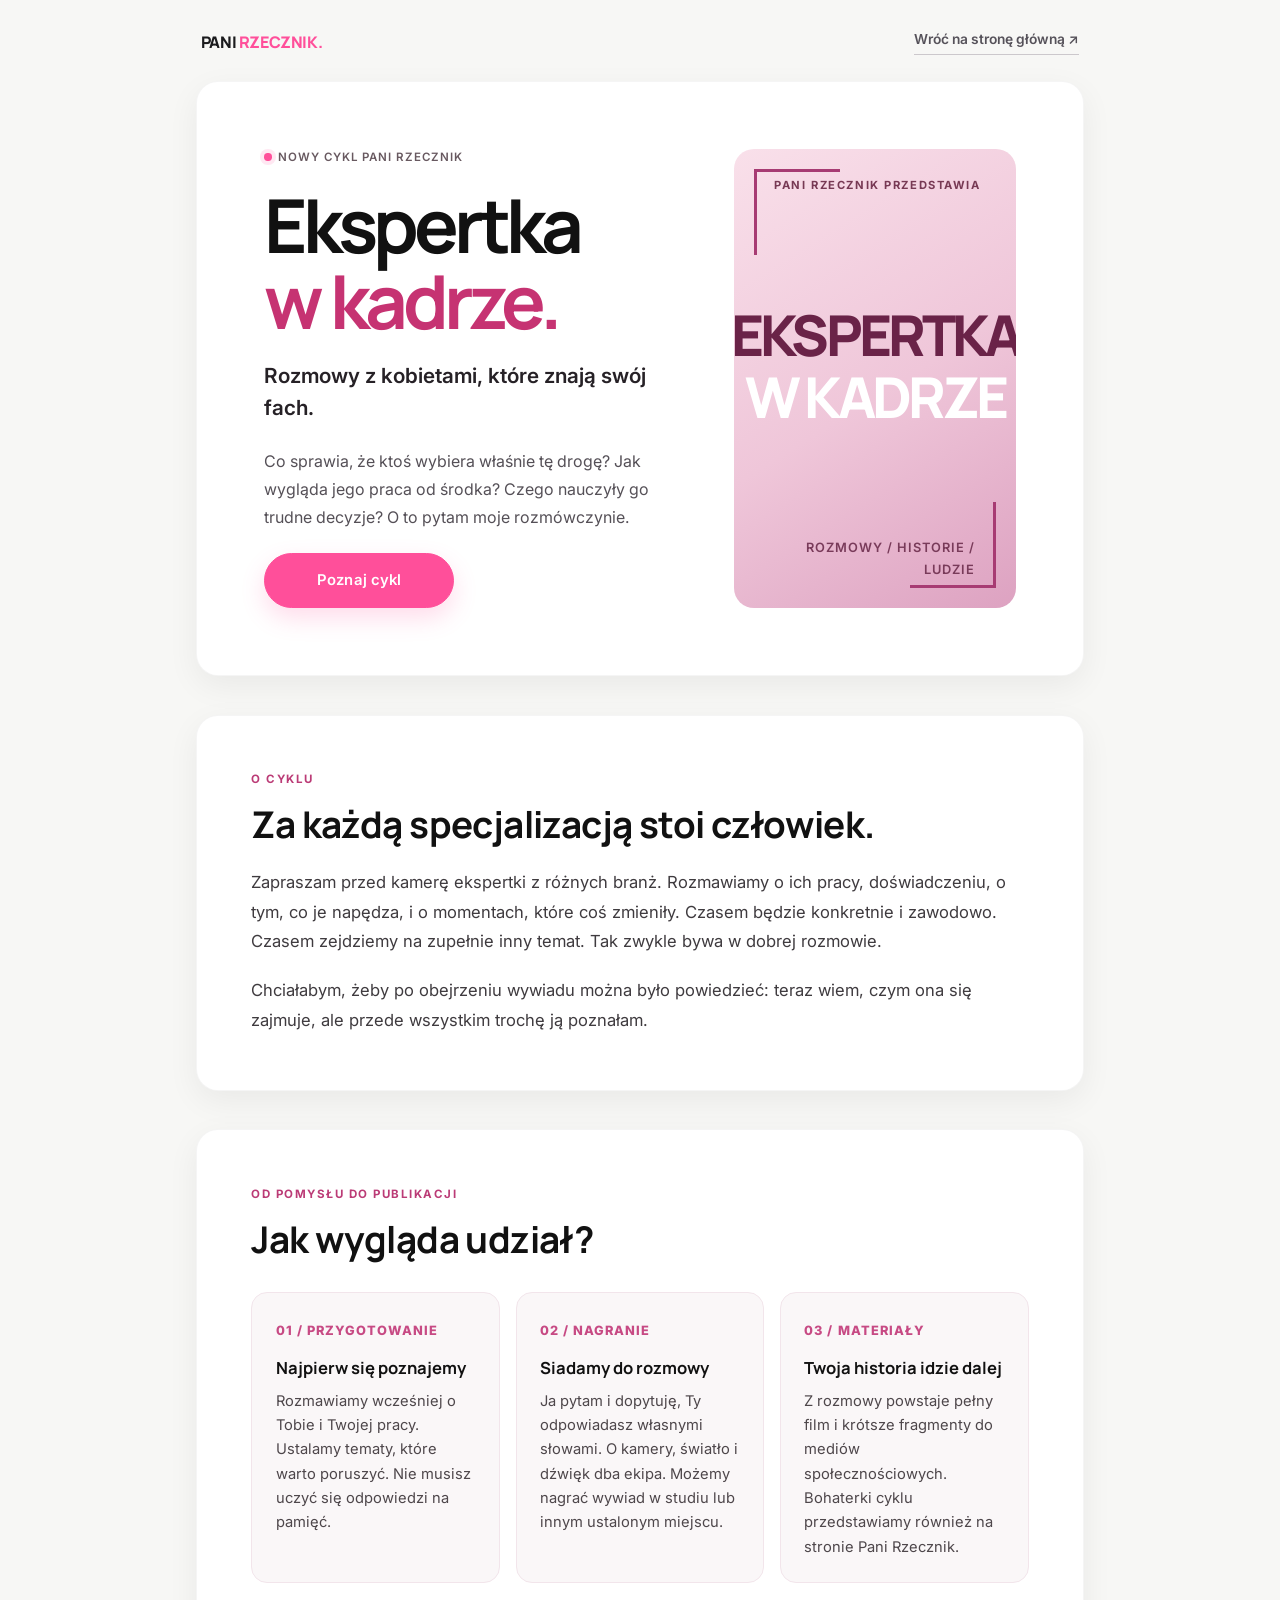
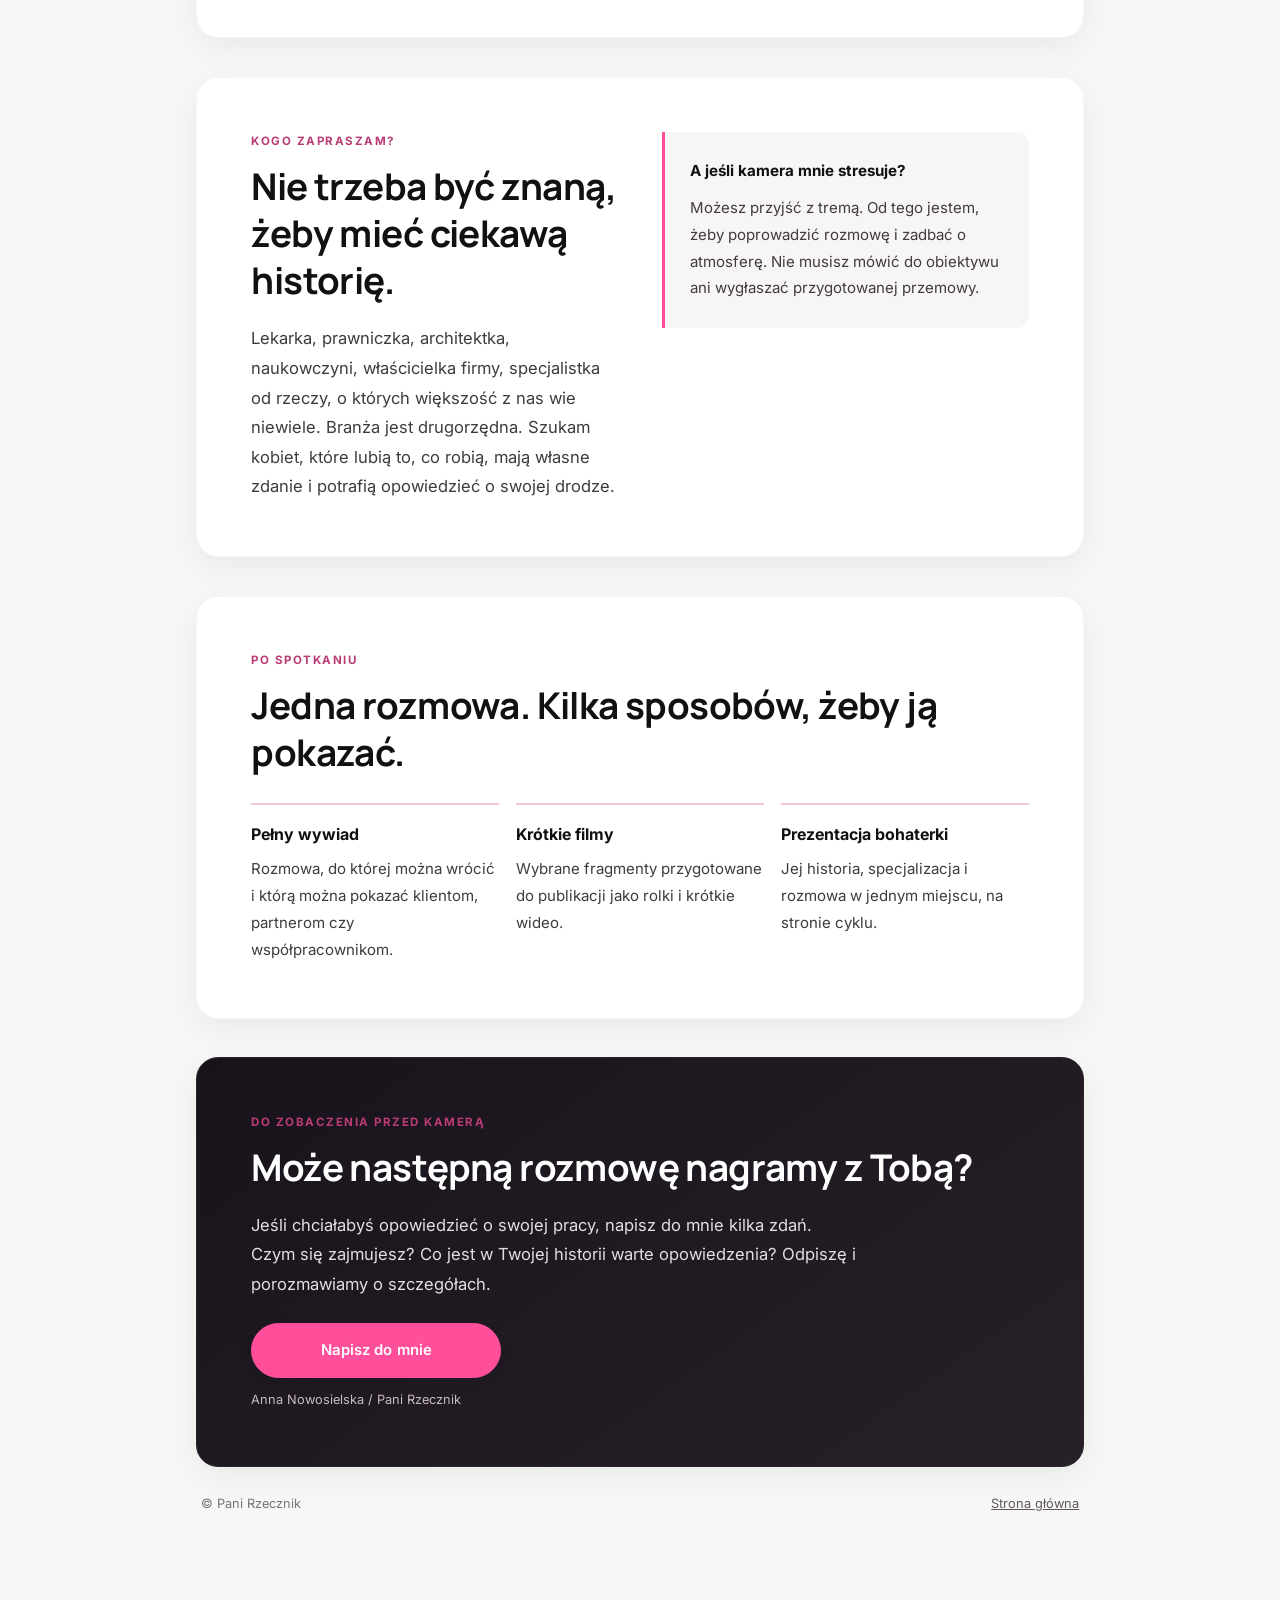
==== ekspertka-w-kadrze/index.html @ 422c6bb1 "Dodaj podstronę Ekspertka w kadrze i link na stronie głównej" ====
<!DOCTYPE html>
<html lang="pl">
  <head>
    <meta charset="UTF-8" />
    <meta name="viewport" content="width=device-width, initial-scale=1.0" />
    <title>Ekspertka w kadrze | Pani Rzecznik</title>
    <meta name="description" content="Ekspertka w kadrze to cykl rozmów Anny Nowosielskiej z kobietami z różnych branż. Poznaj format wywiadów wideo i zgłoś swoją historię." />
    <link rel="canonical" href="https://panirzecznik.pl/ekspertka-w-kadrze/" />
    <meta property="og:type" content="website" />
    <meta property="og:locale" content="pl_PL" />
    <meta property="og:site_name" content="Pani Rzecznik" />
    <meta property="og:title" content="Ekspertka w kadrze | Pani Rzecznik" />
    <meta property="og:description" content="Rozmowy z kobietami, które znają swój fach. O ich pracy, wyborach i historiach, których nie widać w zawodowym bio." />
    <meta property="og:url" content="https://panirzecznik.pl/ekspertka-w-kadrze/" />
    <meta name="theme-color" content="#f7f7f5" />
    <link rel="preconnect" href="https://fonts.googleapis.com" />
    <link rel="preconnect" href="https://fonts.gstatic.com" crossorigin />
    <link href="https://fonts.googleapis.com/css2?family=Inter:wght@400;500;600;700;800&family=Manrope:wght@600;700;800&display=swap" rel="stylesheet" />
    <link rel="stylesheet" href="../styles.css" />
    <style>
      .series-page { max-width: 920px; padding-top: 1.55rem; }
      .series-header { display: flex; align-items: center; justify-content: space-between; flex-wrap: wrap; gap: 1rem; padding: .2rem .3rem 1.6rem; }
      .series-brand { text-decoration: none; color: #1b1b1d; font-family: Manrope, Inter, sans-serif; font-size: 1rem; line-height: 1.25; letter-spacing: -.025em; font-weight: 800; }
      .series-brand span { color: #ff4f9a; }
      .series-back { font-size: .86rem; font-weight: 600; color: #56525a; text-decoration: none; border-bottom: 1px solid #ccc8cc; padding-bottom: .16rem; }
      .series-back:hover { color: #a12b62; border-color: #ff4f9a; }
      .series-hero { padding: clamp(2rem, 6vw, 4.2rem); text-align: left; display: grid; grid-template-columns: 1.2fr .8fr; gap: clamp(1.5rem, 4vw, 3rem); align-items: center; overflow: hidden; }
      .series-hero__copy { display: grid; gap: 1.4rem; }
      .series-hero .label { justify-content: flex-start; color: #685960; }
      .series-hero .label::before { background: #ff4f9a; box-shadow: 0 0 0 4px rgba(255, 79, 154, .13); }
      .series-hero h1 { text-align: left; font-size: clamp(2.8rem, 6.1vw, 4.65rem); letter-spacing: -.065em; line-height: 1.01; }
      .series-hero h1 span { color: #c63372; }
      .series-hero .series-lead { font-size: clamp(1.12rem, 2.1vw, 1.3rem); line-height: 1.55; font-weight: 600; color: #262126; }
      .series-hero .series-intro { font-size: 1rem; color: #555057; line-height: 1.75; }
      .series-hero .btn { display: inline-flex; justify-content: center; align-items: center; width: fit-content; min-width: 190px; padding: .85rem 1.45rem; background: #ff4f9a; border-color: #ff4f9a; color: #fff; box-shadow: 0 10px 24px rgba(255, 79, 154, .2); text-decoration: none; }
      .series-hero .btn:hover { background: #e83281; color: #fff; }
      .series-frame { position: relative; align-self: stretch; min-height: 360px; border-radius: 20px; background: linear-gradient(148deg, #f9e0ea 0%, #efc6d9 53%, #dda2c1 100%); display: flex; flex-direction: column; justify-content: space-between; padding: 1.7rem; overflow: hidden; }
      .series-frame::before, .series-frame::after { content: ''; position: absolute; width: 86px; height: 86px; pointer-events: none; }
      .series-frame::before { top: 1.25rem; left: 1.25rem; border-left: 3px solid #a73b73; border-top: 3px solid #a73b73; }
      .series-frame::after { bottom: 1.25rem; right: 1.25rem; border-right: 3px solid #a73b73; border-bottom: 3px solid #a73b73; }
      .series-frame__top { font-size: .7rem; font-weight: 700; letter-spacing: .14em; color: #773954; text-transform: uppercase; position: relative; z-index: 1; margin-left: .8rem; }
      .series-frame__middle { font-family: Manrope, Inter, sans-serif; font-size: clamp(2.7rem, 4.4vw, 3.9rem); line-height: 1.1; font-weight: 800; letter-spacing: -.07em; color: #6a2348; align-self: center; text-align: center; position: relative; z-index: 1; }
      .series-frame__middle em { font-style: normal; color: #fff; }
      .series-frame__bottom { color: #793b5a; font-size: .8rem; letter-spacing: .08em; text-align: right; font-weight: 600; position: relative; z-index: 1; margin-right: .85rem; }
      .series-section { margin-top: 1.55rem; padding: clamp(2rem, 5.5vw, 3.4rem); text-align: left; }
      .series-section h2 { text-align: left; font-size: clamp(1.6rem, 3.3vw, 2.3rem); margin-bottom: 1.25rem; }
      .series-section p { color: #3f3b3f; line-height: 1.78; }
      .series-section p + p { margin-top: 1.2rem; }
      .series-kicker { display: block; font-weight: 700; font-size: .72rem; text-transform: uppercase; letter-spacing: .13em; color: #bb3b76; margin-bottom: .7rem; }
      .series-steps { display: grid; grid-template-columns: repeat(3, 1fr); gap: 1rem; margin-top: 1.8rem; }
      .series-step { background: #faf7f8; border: 1px solid #f2e5eb; padding: 1.45rem; border-radius: 16px; }
      .series-step__no { color: #c74a84; font-size: .8rem; font-weight: 800; letter-spacing: .08em; }
      .series-step h3 { font-family: Manrope, Inter, sans-serif; font-size: 1.04rem; line-height: 1.35; margin: .85rem 0 .6rem; }
      .series-step p { font-size: .92rem; line-height: 1.65; color: #4e474b; }
      .series-about { display: grid; grid-template-columns: 1fr 1fr; gap: 2.7rem; align-items: start; }
      .series-about__aside { background: #f8f5f6; padding: 1.6rem; border-left: 3px solid #ff4f9a; border-radius: 0 12px 12px 0; }
      .series-about__aside strong { display: block; margin-bottom: .7rem; font-size: .95rem; }
      .series-about__aside p { font-size: .94rem; }
      .series-outcome { display: grid; grid-template-columns: repeat(3, 1fr); gap: 1.1rem; margin-top: 1.65rem; }
      .series-outcome > div { padding-top: 1rem; border-top: 2px solid #f1c6d9; }
      .series-outcome h3 { margin-bottom: .5rem; font-size: 1rem; }
      .series-outcome p { font-size: .94rem; }
      .series-contact { background: linear-gradient(145deg, #18131b, #282029); color: #fff; border-color: #2b242d; }
      .series-contact h2, .series-contact p { color: #fff; }
      .series-contact p { color: #e6dce2; max-width: 38rem; }
      .series-contact a.btn { display: inline-block; width: auto; min-width: 250px; background: #ff4f9a; border-color: #ff4f9a; color: #fff; text-decoration: none; text-align: center; margin-top: 1.45rem; }
      .series-contact a.btn:hover { background: #f73b8c; color: #fff; }
      .series-note { font-size: .8rem; color: #c9b9c3 !important; margin-top: .65rem !important; }
      .series-footer { display: flex; justify-content: space-between; gap: 1rem; flex-wrap: wrap; padding: 1.6rem .3rem 0; color: #79747a; font-size: .8rem; }
      .series-footer a { color: #615762; }
      @media(max-width: 720px) { .series-hero { grid-template-columns: 1fr; } .series-frame { min-height: 250px; } .series-steps, .series-outcome { grid-template-columns: 1fr; } .series-about { grid-template-columns: 1fr; gap: 1.4rem; } }
      @media(max-width: 480px) { .series-page { padding: 1rem .8rem 3rem; } .series-header { padding: 0 .25rem 1rem; } .series-back { font-size: .76rem; } .series-hero, .series-section { padding: 1.65rem 1.3rem; } .series-hero h1 { font-size: 2.9rem; } .series-frame__middle { font-size: 2.8rem; } .series-contact a.btn { display: block; min-width: 0; width: 100%; } }
      @media(prefers-reduced-motion: reduce) { html { scroll-behavior: auto; } }
    </style>
  </head>
  <body>
    <main class="page series-page">
      <header class="series-header">
        <a class="series-brand" href="../" aria-label="Pani Rzecznik - strona główna">PANI <span>RZECZNIK.</span></a>
        <a class="series-back" href="../">Wróć na stronę główną ↗</a>
      </header>

      <section class="card series-hero" aria-labelledby="series-title">
        <div class="series-hero__copy">
          <p class="label">Nowy cykl Pani Rzecznik</p>
          <h1 id="series-title">Ekspertka<br /><span>w kadrze.</span></h1>
          <p class="series-lead">Rozmowy z kobietami, które znają swój fach.</p>
          <p class="series-intro">Co sprawia, że ktoś wybiera właśnie tę drogę? Jak wygląda jego praca od środka? Czego nauczyły go trudne decyzje? O to pytam moje rozmówczynie.</p>
          <a class="btn" href="#o-cyklu">Poznaj cykl</a>
        </div>
        <div class="series-frame" aria-hidden="true">
          <span class="series-frame__top">Pani Rzecznik przedstawia</span>
          <span class="series-frame__middle">EKSPERTKA<br /><em>W KADRZE</em></span>
          <span class="series-frame__bottom">ROZMOWY / HISTORIE / LUDZIE</span>
        </div>
      </section>

      <section class="card series-section" id="o-cyklu">
        <span class="series-kicker">O cyklu</span>
        <h2>Za każdą specjalizacją stoi człowiek.</h2>
        <p>Zapraszam przed kamerę ekspertki z różnych branż. Rozmawiamy o ich pracy, doświadczeniu, o tym, co je napędza, i o momentach, które coś zmieniły. Czasem będzie konkretnie i zawodowo. Czasem zejdziemy na zupełnie inny temat. Tak zwykle bywa w dobrej rozmowie.</p>
        <p>Chciałabym, żeby po obejrzeniu wywiadu można było powiedzieć: teraz wiem, czym ona się zajmuje, ale przede wszystkim trochę ją poznałam.</p>
      </section>

      <section class="card series-section" id="jak-to-wyglada">
        <span class="series-kicker">Od pomysłu do publikacji</span>
        <h2>Jak wygląda udział?</h2>
        <div class="series-steps">
          <div class="series-step">
            <span class="series-step__no">01 / PRZYGOTOWANIE</span>
            <h3>Najpierw się poznajemy</h3>
            <p>Rozmawiamy wcześniej o Tobie i Twojej pracy. Ustalamy tematy, które warto poruszyć. Nie musisz uczyć się odpowiedzi na pamięć.</p>
          </div>
          <div class="series-step">
            <span class="series-step__no">02 / NAGRANIE</span>
            <h3>Siadamy do rozmowy</h3>
            <p>Ja pytam i dopytuję, Ty odpowiadasz własnymi słowami. O kamery, światło i dźwięk dba ekipa. Możemy nagrać wywiad w studiu lub innym ustalonym miejscu.</p>
          </div>
          <div class="series-step">
            <span class="series-step__no">03 / MATERIAŁY</span>
            <h3>Twoja historia idzie dalej</h3>
            <p>Z rozmowy powstaje pełny film i krótsze fragmenty do mediów społecznościowych. Bohaterki cyklu przedstawiamy również na stronie Pani Rzecznik.</p>
          </div>
        </div>
      </section>

      <section class="card series-section" id="dla-kogo">
        <div class="series-about">
          <div>
            <span class="series-kicker">Kogo zapraszam?</span>
            <h2>Nie trzeba być znaną, żeby mieć ciekawą historię.</h2>
            <p>Lekarka, prawniczka, architektka, naukowczyni, właścicielka firmy, specjalistka od rzeczy, o których większość z nas wie niewiele. Branża jest drugorzędna. Szukam kobiet, które lubią to, co robią, mają własne zdanie i potrafią opowiedzieć o swojej drodze.</p>
          </div>
          <aside class="series-about__aside">
            <strong>A jeśli kamera mnie stresuje?</strong>
            <p>Możesz przyjść z tremą. Od tego jestem, żeby poprowadzić rozmowę i zadbać o atmosferę. Nie musisz mówić do obiektywu ani wygłaszać przygotowanej przemowy.</p>
          </aside>
        </div>
      </section>

      <section class="card series-section" id="co-powstaje">
        <span class="series-kicker">Po spotkaniu</span>
        <h2>Jedna rozmowa. Kilka sposobów, żeby ją pokazać.</h2>
        <div class="series-outcome">
          <div><h3>Pełny wywiad</h3><p>Rozmowa, do której można wrócić i którą można pokazać klientom, partnerom czy współpracownikom.</p></div>
          <div><h3>Krótkie filmy</h3><p>Wybrane fragmenty przygotowane do publikacji jako rolki i krótkie wideo.</p></div>
          <div><h3>Prezentacja bohaterki</h3><p>Jej historia, specjalizacja i rozmowa w jednym miejscu, na stronie cyklu.</p></div>
        </div>
      </section>

      <section class="card series-section series-contact" id="kontakt">
        <span class="series-kicker">Do zobaczenia przed kamerą</span>
        <h2>Może następną rozmowę nagramy z Tobą?</h2>
        <p>Jeśli chciałabyś opowiedzieć o swojej pracy, napisz do mnie kilka zdań. Czym się zajmujesz? Co jest w Twojej historii warte opowiedzenia? Odpiszę i porozmawiamy o szczegółach.</p>
        <a class="btn" href="mailto:info@panirzecznik.pl?subject=Ekspertka%20w%20kadrze%20-%20zg%C5%82oszenie">Napisz do mnie</a>
        <p class="series-note">Anna Nowosielska / Pani Rzecznik</p>
      </section>

      <footer class="series-footer">
        <span>© Pani Rzecznik</span>
        <a href="../">Strona główna</a>
      </footer>
    </main>
  </body>
</html>
---- styles.css ----
:root {
  --bg: #f7f7f5;
  --card: #ffffff;
  --text: #111111;
  --muted: #6b6b6b;
  --line: #ececeb;
  --dark: #f1f1f3;
  --pink: #ff4f9a;
  --green: #a9ec51;
  --radius: 22px;
  --shadow: 0 10px 32px rgba(17, 17, 17, 0.06);
  --shadow-soft: 0 8px 22px rgba(17, 17, 17, 0.06);
}

*,
*::before,
*::after {
  box-sizing: border-box;
}

html {
  scroll-behavior: smooth;
}

html,
body {
  margin: 0;
  padding: 0;
  width: 100%;
  min-height: 100%;
}

body {
  font-family: "Inter", -apple-system, BlinkMacSystemFont, "Segoe UI", sans-serif;
  background: var(--bg);
  color: var(--text);
  line-height: 1.72;
  text-rendering: optimizeLegibility;
  -webkit-font-smoothing: antialiased;
}

h1,
h2,
h3,
p,
ul {
  margin: 0;
}

img,
video {
  max-width: 100%;
  display: block;
}

button,
input,
textarea {
  font: inherit;
}

.page {
  max-width: 720px;
  width: 100%;
  margin: 0 auto;
  padding: 2rem 1rem 6rem;
}

.card {
  background: var(--card);
  border-radius: var(--radius);
  box-shadow: var(--shadow);
  padding: 2.4rem 1.5rem;
  text-align: center;
  border: 1px solid rgba(17, 17, 17, 0.04);
}

.card + .card {
  margin-top: 2rem;
}

.hero {
  display: grid;
  gap: 1.3rem;
}

.hero .btn {
  background: var(--green);
  border-color: rgba(117, 166, 49, 0.45);
  box-shadow: 0 8px 20px rgba(140, 196, 66, 0.24);
  color: #1d2c08;
}

.hero .btn:hover {
  background: #b6ef68;
  border-color: rgba(117, 166, 49, 0.52);
  color: #1b280a;
}

.label {
  font-size: 0.72rem;
  line-height: 1.4;
  letter-spacing: 0.08em;
  text-transform: uppercase;
  color: #6f6f6f;
  font-weight: 600;
  display: inline-flex;
  align-items: center;
  justify-content: center;
  gap: 0.42rem;
}

.label::before {
  content: "";
  width: 0.46rem;
  height: 0.46rem;
  border-radius: 50%;
  background: var(--green);
  box-shadow: 0 0 0 4px rgba(169, 236, 81, 0.12);
}

.hero .label {
  color: #6d5f67;
}

.hero .label::before {
  background: var(--pink);
  box-shadow: 0 0 0 4px rgba(255, 79, 154, 0.14);
}

h1 {
  font-family: "Manrope", "Inter", -apple-system, BlinkMacSystemFont, "Segoe UI",
    sans-serif;
  font-size: clamp(1.9rem, 4.9vw, 2.7rem);
  line-height: 1.16;
  letter-spacing: -0.022em;
  font-weight: 700;
}

h2 {
  font-family: "Manrope", "Inter", -apple-system, BlinkMacSystemFont, "Segoe UI",
    sans-serif;
  font-size: clamp(1.42rem, 3.7vw, 2.05rem);
  line-height: 1.28;
  letter-spacing: -0.016em;
  font-weight: 700;
}

p,
li {
  color: #232323;
  font-size: 1.04rem;
  line-height: 1.75;
}

.content-section {
  display: grid;
  gap: 1.35rem;
  background: #ffffff;
  box-shadow:
    0 10px 30px rgba(17, 17, 17, 0.05),
    inset 0 1px 0 rgba(255, 255, 255, 0.86);
}

.hero p,
.hero .btn,
.hero .trust-text {
  width: min(100%, 38rem);
  margin-left: auto;
  margin-right: auto;
}

.content-section p,
.content-section .bullet-list,
.content-section .btn {
  width: min(100%, 36rem);
  margin-left: auto;
  margin-right: auto;
}

.hero p,
.content-section p {
  text-align: left;
}

.hero h1,
.content-section h2,
.content-section--dark h2 {
  text-align: center;
}

ul {
  padding-left: 1.2rem;
  display: grid;
  gap: 0.46rem;
}

.bullet-list {
  text-align: left;
  width: min(100%, 36rem);
  margin: 0 auto;
}

.bullet-list li::marker {
  color: rgba(255, 79, 154, 0.45);
}

.video-wrap {
  border-radius: 18px;
  overflow: hidden;
  border: 1px solid var(--line);
  background: #000;
  box-shadow: var(--shadow-soft);
}

.video-wrap video {
  width: 100%;
  aspect-ratio: 9 / 16;
  object-fit: cover;
}

.btn {
  border: 1px solid #d9d9dc;
  background: #ffffff;
  color: #1b1b1d;
  border-radius: 999px;
  padding: 0.88rem 1.22rem;
  font-weight: 600;
  font-size: 0.93rem;
  letter-spacing: 0.005em;
  cursor: pointer;
  transition: transform 180ms ease, background-color 180ms ease, border-color 180ms ease,
    box-shadow 180ms ease;
  width: 100%;
  box-shadow: 0 4px 12px rgba(17, 17, 17, 0.06);
}

.btn:hover {
  transform: translateY(-1px);
  background: #fff5fa;
  border-color: rgba(255, 79, 154, 0.28);
  color: #742848;
  box-shadow: 0 7px 16px rgba(17, 17, 17, 0.08);
}

.btn--light {
  background: #ff4f9a;
  color: #ffffff;
  border-color: #ff4f9a;
  box-shadow: 0 9px 22px rgba(255, 79, 154, 0.34);
}

.btn--light:hover {
  background: #ff5da1;
  color: #ffffff;
  border-color: #ff5da1;
  box-shadow: 0 11px 24px rgba(255, 79, 154, 0.4);
}

.trust-text {
  color: var(--muted);
  font-size: 0.88rem;
  position: relative;
}

.hero {
  gap: 1.55rem;
  padding: 2.8rem 1.8rem;
  box-shadow: 0 14px 36px rgba(17, 17, 17, 0.09);
}

.hero h1 {
  margin-bottom: 0.2rem;
}

.hero p + p {
  margin-top: 0.2rem;
}

.hero .btn {
  margin-top: 0.45rem;
}

.trust-text::after {
  content: none;
}

.content-section--dark {
  background:
    radial-gradient(circle at 12% 18%, rgba(255, 79, 154, 0.16), transparent 44%),
    radial-gradient(circle at 84% 78%, rgba(169, 236, 81, 0.08), transparent 40%),
    linear-gradient(155deg, #131318 0%, #0f1014 56%, #121217 100%);
  border: 1px solid rgba(255, 255, 255, 0.12);
  box-shadow:
    inset 0 1px 0 rgba(255, 255, 255, 0.08),
    0 16px 36px rgba(0, 0, 0, 0.35);
  overflow: hidden;
}

.content-section--dark .btn--light {
  box-shadow:
    0 12px 30px rgba(255, 79, 154, 0.45),
    0 0 0 1px rgba(255, 255, 255, 0.09);
}

.content-section--dark h2,
.content-section--dark p {
  color: #ffffff;
}

.content-section--dark h2 {
  text-decoration: none;
}

.content-section--dark p:last-of-type {
  color: rgba(255, 255, 255, 0.92);
}

.content-section--dark .btn {
  border-color: rgba(255, 255, 255, 0.2);
}

#final-cta {
  position: relative;
  isolation: isolate;
}

#final-cta::before {
  content: none;
}

#final-cta::after {
  content: "";
  position: absolute;
  inset: -40% -70%;
  background: linear-gradient(
    115deg,
    transparent 44%,
    rgba(255, 255, 255, 0.015) 48%,
    rgba(255, 79, 154, 0.045) 52%,
    rgba(169, 236, 81, 0.02) 56%,
    transparent 62%
  );
  transform: translate3d(-30%, 0, 0);
  animation: finalShimmer 8s cubic-bezier(0.4, 0, 0.2, 1) infinite;
  pointer-events: none;
  z-index: 0;
}

#final-cta > * {
  position: relative;
  z-index: 1;
}

@keyframes finalShimmer {
  0% {
    transform: translate3d(-32%, 0, 0);
    opacity: 0.09;
  }
  40% {
    opacity: 0.2;
  }
  100% {
    transform: translate3d(32%, 0, 0);
    opacity: 0.09;
  }
}

.fade-in {
  opacity: 0;
  transform: translateY(12px);
  transition: opacity 760ms ease, transform 760ms ease;
}

.fade-in.is-visible {
  opacity: 1;
  transform: translateY(0);
}

.form-modal {
  position: fixed;
  inset: 0;
  z-index: 20;
  display: grid;
  place-items: center;
  padding: 1rem;
  opacity: 0;
  pointer-events: none;
  transition: opacity 240ms ease;
}

.form-modal.is-open {
  opacity: 1;
  pointer-events: auto;
}

.form-modal__backdrop {
  position: absolute;
  inset: 0;
  background: rgba(22, 16, 20, 0.48);
  backdrop-filter: blur(2px);
}

.form-modal__card {
  position: relative;
  width: min(540px, 100%);
  max-height: min(88vh, 860px);
  overflow-y: auto;
  border-radius: 24px;
  background: #fff;
  box-shadow: 0 18px 46px rgba(0, 0, 0, 0.16);
  padding: 1.9rem 1.55rem;
  border: 1px solid rgba(17, 17, 17, 0.05);
}

.close-btn {
  border: 0;
  background: none;
  color: var(--muted);
  padding: 0;
  cursor: pointer;
  font-size: 0.84rem;
  margin-bottom: 1.15rem;
  text-decoration: underline;
  text-decoration-thickness: 1px;
  text-underline-offset: 3px;
}

.form-modal__card h3 {
  font-size: 1.35rem;
  line-height: 1.2;
  margin-bottom: 0.75rem;
}

.form-intro {
  color: var(--muted);
  font-size: 0.93rem;
  margin-bottom: 1.6rem;
  line-height: 1.68;
}

.premium-form {
  display: grid;
  gap: 1.15rem;
}

.premium-form label,
.premium-form legend {
  font-size: 0.9rem;
  font-weight: 600;
  color: #212124;
}

.premium-form input,
.premium-form textarea {
  border: 1px solid var(--line);
  border-radius: 14px;
  background: #fdfdfe;
  padding: 0.92rem 0.92rem;
  color: #1e1e20;
  font-size: 0.95rem;
}

.premium-form input::placeholder,
.premium-form textarea::placeholder {
  color: #9b9599;
  opacity: 1;
  font-weight: 400;
  letter-spacing: 0.01em;
}

.premium-form textarea {
  resize: vertical;
  min-height: 98px;
}

.premium-form fieldset {
  border: 1px solid var(--line);
  border-radius: 16px;
  padding: 1rem;
  display: grid;
  gap: 0.62rem;
  margin: 0;
}

.choice {
  display: flex;
  gap: 0.52rem;
  align-items: flex-start;
  font-size: 0.92rem;
  color: #353538;
}

.choice input {
  margin-top: 0.25rem;
}

body.modal-open {
  overflow: hidden;
}

.premium-form input:focus-visible,
.premium-form textarea:focus-visible {
  outline: 2px solid rgba(255, 79, 154, 0.45);
  outline-offset: 1px;
  border-color: rgba(255, 79, 154, 0.5);
}

.premium-form fieldset:focus-within {
  border-color: rgba(255, 79, 154, 0.45);
}

.premium-form legend::after {
  content: " *";
  color: rgba(255, 79, 154, 0.82);
}

.hp-field {
  position: absolute !important;
  left: -9999px !important;
  opacity: 0 !important;
  pointer-events: none !important;
}

.form-error {
  margin-top: 0.75rem;
  padding: 0.8rem 0.95rem;
  border-radius: 12px;
  border: 1px solid rgba(201, 53, 53, 0.28);
  background: #fff7f7;
  color: #9e2d2d;
  font-size: 0.9rem;
  line-height: 1.5;
}

.premium-form .btn:disabled {
  opacity: 0.72;
  cursor: wait;
  transform: none;
}

.form-success {
  margin-top: 0.5rem;
  padding: 1.2rem 1rem;
  border-radius: 16px;
  border: 1px solid rgba(169, 236, 81, 0.42);
  background: #fafdf5;
}

.form-success h4 {
  margin: 0 0 0.5rem;
  font-size: 1.12rem;
  line-height: 1.3;
  color: #4b2e3d;
}

.form-success p {
  color: #353535;
  font-size: 0.92rem;
}

.signature {
  margin-top: 0.85rem;
  color: #3f6b24 !important;
  font-weight: 600;
}

.sticky-cta {
  display: none;
}

.sticky-cta:hover {
  color: inherit;
}

@media (min-width: 600px) {
  .btn {
    width: auto;
  }

  .page {
    padding-top: 2.2rem;
  }

  .card {
    padding: 3.3rem 2.7rem;
  }

  .hero {
    padding: 3.6rem 3rem;
    gap: 1.75rem;
  }
}

@media (min-width: 1200px) {
  .page {
    max-width: 820px;
  }

  h2 {
    font-size: 2.03rem;
  }

  .content-section h2 {
    margin-bottom: 0.35rem;
  }

  .card + .card {
    margin-top: 2.4rem;
  }

  .card {
    padding: 3.55rem 3rem;
  }

  .hero {
    padding: 4rem 3.2rem;
  }
}

@media (max-width: 380px) {
  .page {
    width: 100%;
    max-width: 720px;
    padding-top: 1.1rem;
    padding-left: 0.7rem;
    padding-right: 0.7rem;
    padding-bottom: 6.25rem;
  }

  .card {
    padding: 1.7rem 1rem;
    border-radius: 18px;
  }

  h1 {
    font-size: clamp(1.55rem, 7vw, 1.9rem);
  }

  h2 {
    font-size: clamp(1.2rem, 5.4vw, 1.5rem);
  }

  p,
  li {
    font-size: 0.96rem;
    line-height: 1.72;
  }

  .content-section--dark p {
    color: rgba(255, 255, 255, 0.97);
  }

  .content-section--dark p:last-of-type {
    color: rgba(255, 255, 255, 0.94);
  }

  .form-modal {
    padding: 0.55rem;
  }

  .form-modal__card {
    padding: 1.1rem 0.9rem;
    border-radius: 18px;
  }

  .hero {
    gap: 1.2rem;
    padding: 2.05rem 1.25rem;
  }

}

@media (prefers-reduced-motion: reduce) {
  html {
    scroll-behavior: auto;
  }

  *,
  *::before,
  *::after {
    animation-duration: 0.01ms !important;
    transition-duration: 0.01ms !important;
    scroll-behavior: auto !important;
  }

  #final-cta::after {
    animation: none;
    transform: none;
    opacity: 0.08;
  }
}


/* Dyskretny link do cyklu Ekspertka w kadrze */
.series-callout {
  display: grid;
  gap: .3rem;
  margin: 1.5rem 0 2rem;
  padding: 1.4rem 1.6rem;
  border-radius: var(--radius);
  background: #fff;
  border: 1px solid #f1d9e5;
  box-shadow: var(--shadow-soft);
  color: #19161a;
  text-decoration: none;
  transition: border-color 180ms ease, transform 180ms ease;
}
.series-callout:hover {
  border-color: #ff4f9a;
  transform: translateY(-2px);
}
.series-callout__eyebrow {
  font-size: .66rem;
  font-weight: 800;
  letter-spacing: .12em;
  color: #bb3b76;
}
.series-callout__title {
  font-family: "Manrope", "Inter", sans-serif;
  font-weight: 800;
  font-size: clamp(1.22rem, 3vw, 1.55rem);
  line-height: 1.32;
  letter-spacing: -.025em;
}
.series-callout__title span {
  color: #c74a84;
}
.series-callout__desc {
  color: #625c61;
  font-size: .9rem;
  line-height: 1.6;
}
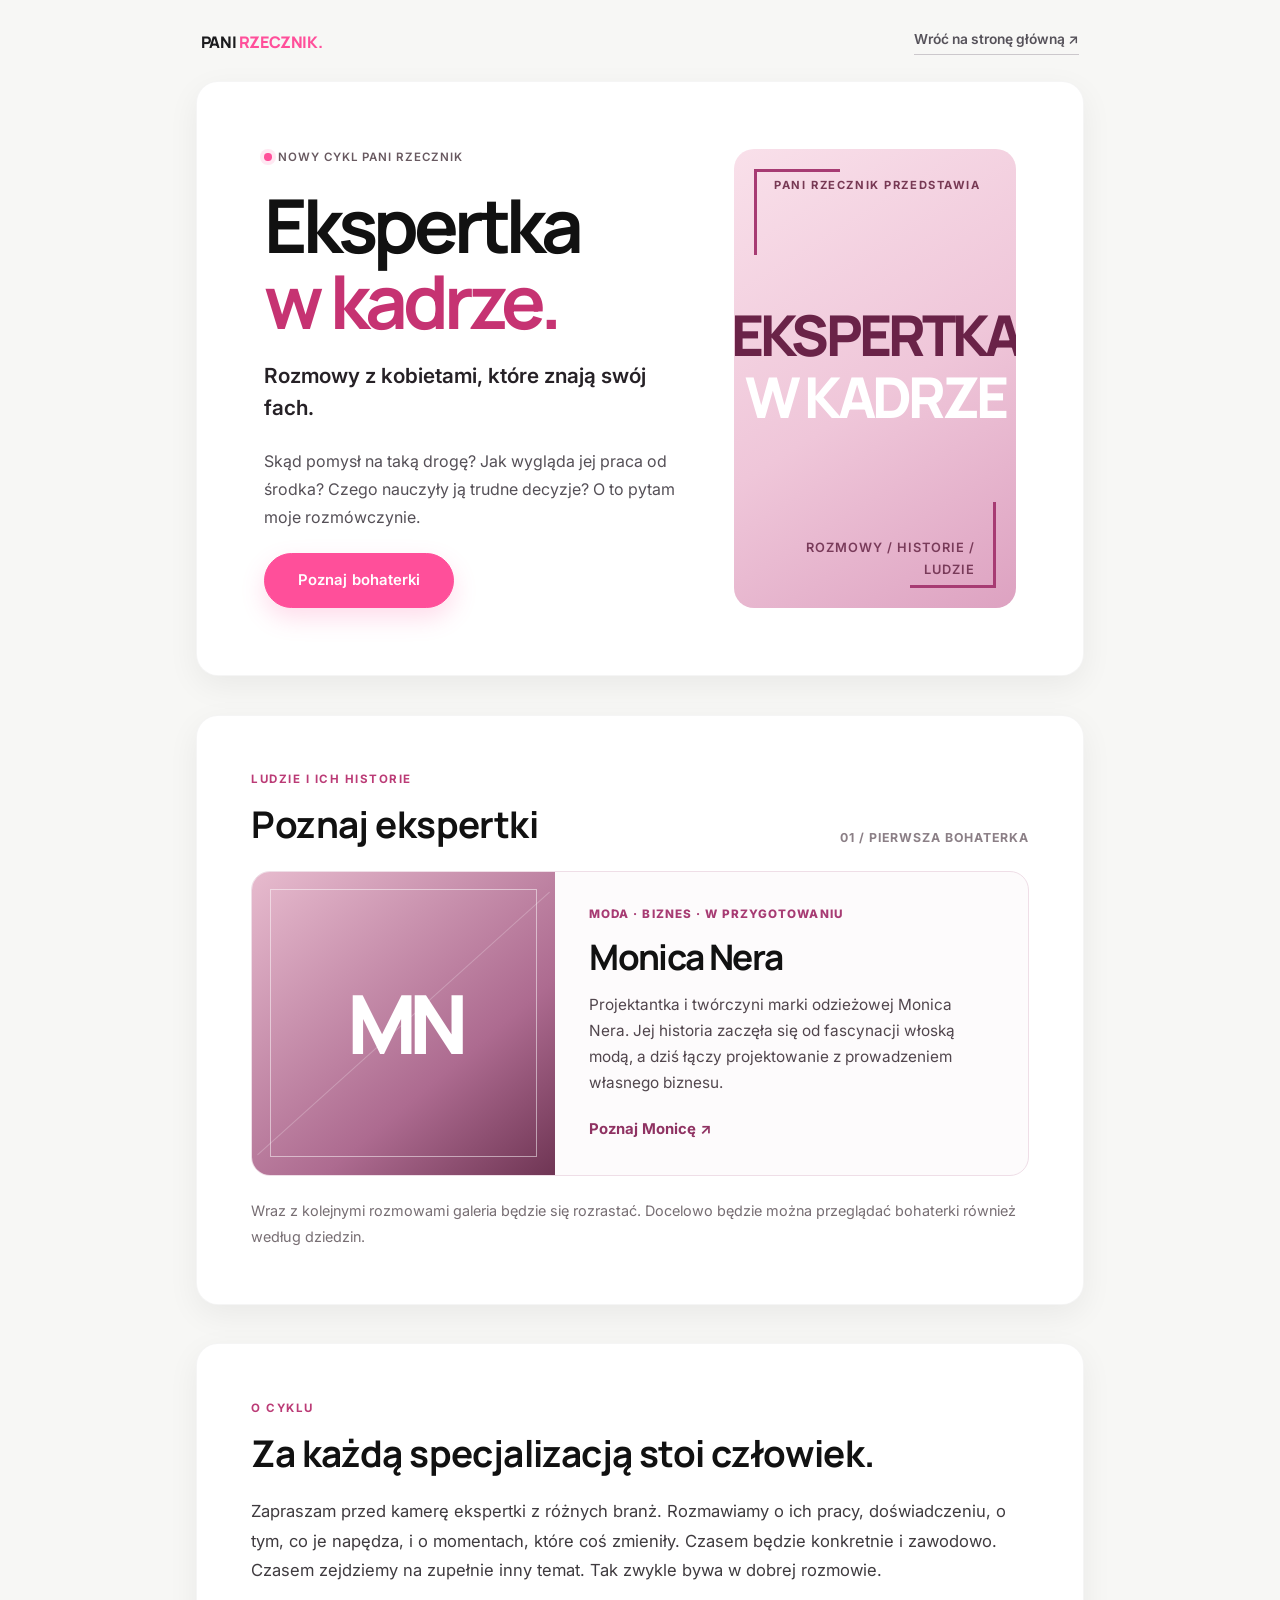
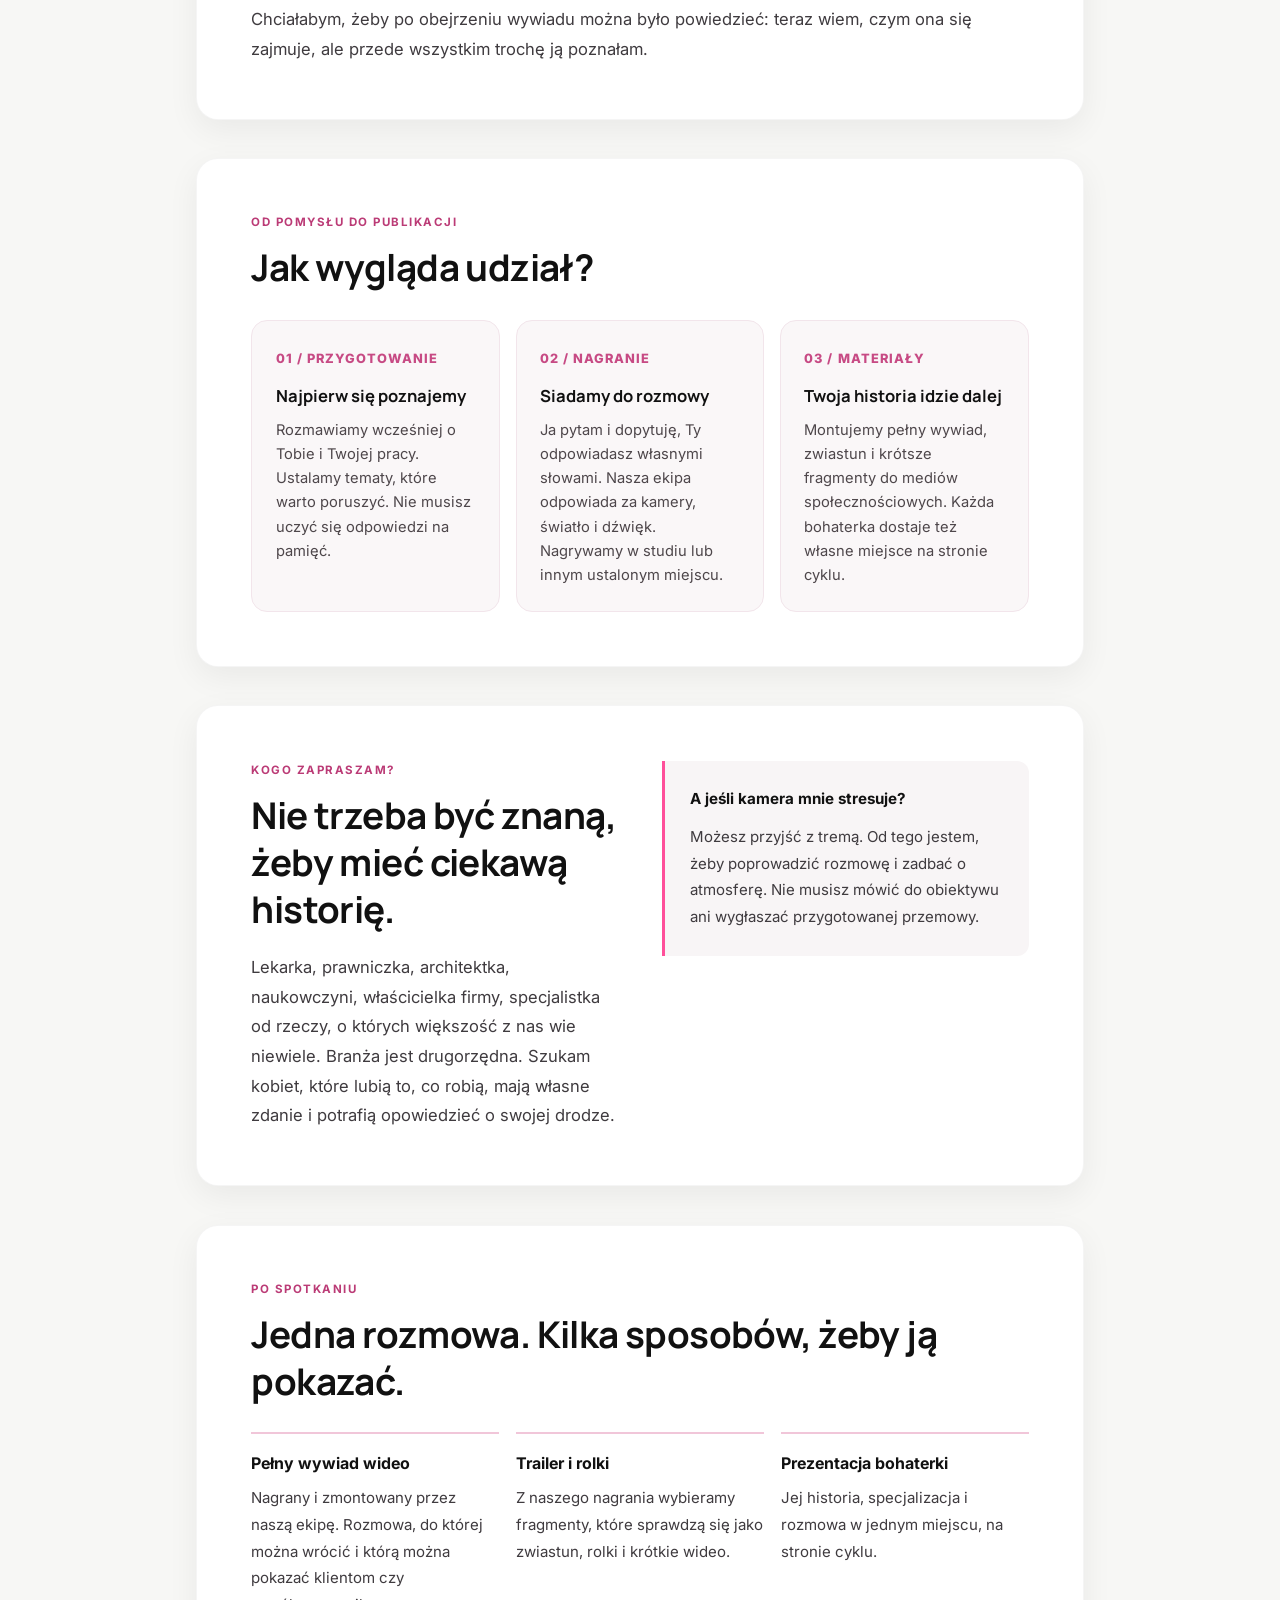
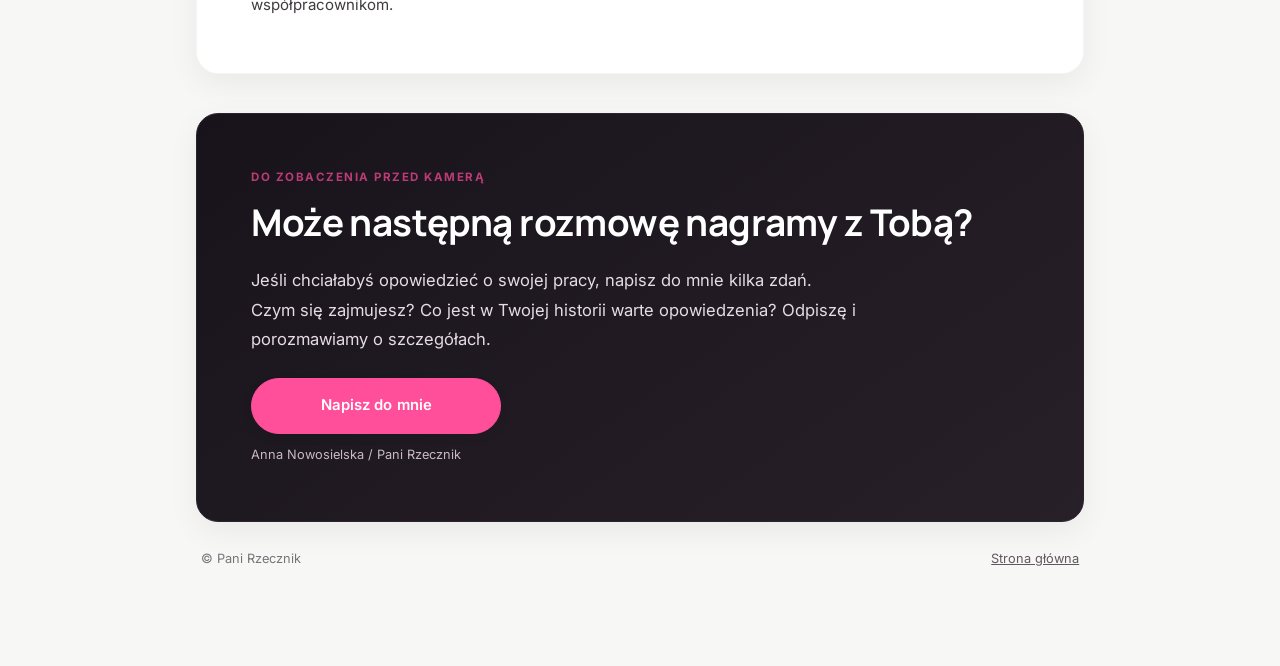
==== commit 534da830: "Dodaj galerię Ekspertka w kadrze i przełącz wdrożenie na FTPS" ====
--- a/ekspertka-w-kadrze/index.html
+++ b/ekspertka-w-kadrze/index.html
@@ -52,6 +52,22 @@
       .series-step__no { color: #c74a84; font-size: .8rem; font-weight: 800; letter-spacing: .08em; }
       .series-step h3 { font-family: Manrope, Inter, sans-serif; font-size: 1.04rem; line-height: 1.35; margin: .85rem 0 .6rem; }
       .series-step p { font-size: .92rem; line-height: 1.65; color: #4e474b; }
+      .guest-gallery { display: grid; gap: 1.4rem; }
+      .guest-gallery__header { display: flex; align-items: end; justify-content: space-between; gap: 1rem; flex-wrap: wrap; }
+      .guest-gallery__header h2 { margin: 0; }
+      .guest-gallery__count { font-size: .77rem; letter-spacing: .08em; color: #8b7f86; font-weight: 700; }
+      .guest-card { display: grid; grid-template-columns: .78fr 1.22fr; overflow: hidden; border: 1px solid #efdee7; border-radius: 19px; background: #fdfbfc; text-decoration: none; color: inherit; transition: transform 180ms ease, border-color 180ms ease; }
+      .guest-card:hover { transform: translateY(-3px); border-color: #e99abe; }
+      .guest-card__visual { position: relative; display: grid; place-items: center; min-height: 270px; background: linear-gradient(140deg, #e7bbce, #ad6b90 65%, #6f3554); color: #fff; overflow: hidden; }
+      .guest-card__visual::before { content: ''; position: absolute; inset: 1.1rem; border: 1px solid rgba(255,255,255,.5); }
+      .guest-card__visual::after { content: ''; position: absolute; width: 130%; height: 1px; transform: rotate(-42deg); background: rgba(255,255,255,.23); }
+      .guest-card__monogram { position: relative; z-index: 1; font-family: Manrope,Inter,sans-serif; font-weight: 800; font-size: 5.1rem; letter-spacing: -.1em; }
+      .guest-card__info { padding: 2rem 2.15rem; display: flex; flex-direction: column; justify-content: center; align-items: flex-start; }
+      .guest-card__tag { font-size: .73rem; color: #a73b73; text-transform: uppercase; font-weight: 800; letter-spacing: .09em; margin-bottom: .85rem; }
+      .guest-card__info h3 { font-family: Manrope,Inter,sans-serif; font-size: clamp(1.65rem, 3.5vw, 2.2rem); line-height: 1.15; letter-spacing: -.045em; margin: 0 0 .9rem; }
+      .guest-card__info p { font-size: .96rem; line-height: 1.7; color: #51464d; }
+      .guest-card__action { color: #8f3262; font-weight: 700; font-size: .93rem; margin-top: 1.3rem; }
+      .guest-gallery__hint { color: #776e73 !important; font-size: .9rem; }
       .series-about { display: grid; grid-template-columns: 1fr 1fr; gap: 2.7rem; align-items: start; }
       .series-about__aside { background: #f8f5f6; padding: 1.6rem; border-left: 3px solid #ff4f9a; border-radius: 0 12px 12px 0; }
       .series-about__aside strong { display: block; margin-bottom: .7rem; font-size: .95rem; }
@@ -68,7 +84,7 @@
       .series-note { font-size: .8rem; color: #c9b9c3 !important; margin-top: .65rem !important; }
       .series-footer { display: flex; justify-content: space-between; gap: 1rem; flex-wrap: wrap; padding: 1.6rem .3rem 0; color: #79747a; font-size: .8rem; }
       .series-footer a { color: #615762; }
-      @media(max-width: 720px) { .series-hero { grid-template-columns: 1fr; } .series-frame { min-height: 250px; } .series-steps, .series-outcome { grid-template-columns: 1fr; } .series-about { grid-template-columns: 1fr; gap: 1.4rem; } }
+      @media(max-width: 720px) { .series-hero { grid-template-columns: 1fr; } .series-frame { min-height: 250px; } .series-steps, .series-outcome { grid-template-columns: 1fr; } .series-about { grid-template-columns: 1fr; gap: 1.4rem; } .guest-card { grid-template-columns: 1fr; } .guest-card__visual { min-height: 240px; } }
       @media(max-width: 480px) { .series-page { padding: 1rem .8rem 3rem; } .series-header { padding: 0 .25rem 1rem; } .series-back { font-size: .76rem; } .series-hero, .series-section { padding: 1.65rem 1.3rem; } .series-hero h1 { font-size: 2.9rem; } .series-frame__middle { font-size: 2.8rem; } .series-contact a.btn { display: block; min-width: 0; width: 100%; } }
       @media(prefers-reduced-motion: reduce) { html { scroll-behavior: auto; } }
     </style>
@@ -85,14 +101,34 @@
           <p class="label">Nowy cykl Pani Rzecznik</p>
           <h1 id="series-title">Ekspertka<br /><span>w kadrze.</span></h1>
           <p class="series-lead">Rozmowy z kobietami, które znają swój fach.</p>
-          <p class="series-intro">Co sprawia, że ktoś wybiera właśnie tę drogę? Jak wygląda jego praca od środka? Czego nauczyły go trudne decyzje? O to pytam moje rozmówczynie.</p>
-          <a class="btn" href="#o-cyklu">Poznaj cykl</a>
+          <p class="series-intro">Skąd pomysł na taką drogę? Jak wygląda jej praca od środka? Czego nauczyły ją trudne decyzje? O to pytam moje rozmówczynie.</p>
+          <a class="btn" href="#bohaterki">Poznaj bohaterki</a>
         </div>
         <div class="series-frame" aria-hidden="true">
           <span class="series-frame__top">Pani Rzecznik przedstawia</span>
           <span class="series-frame__middle">EKSPERTKA<br /><em>W KADRZE</em></span>
           <span class="series-frame__bottom">ROZMOWY / HISTORIE / LUDZIE</span>
         </div>
+      </section>
+
+      <section class="card series-section guest-gallery" id="bohaterki">
+        <div class="guest-gallery__header">
+          <div>
+            <span class="series-kicker">Ludzie i ich historie</span>
+            <h2>Poznaj ekspertki</h2>
+          </div>
+          <span class="guest-gallery__count">01 / PIERWSZA BOHATERKA</span>
+        </div>
+        <a class="guest-card" href="./monica-nera/" aria-label="Poznaj Monicę Nerę">
+          <div class="guest-card__visual" aria-hidden="true"><span class="guest-card__monogram">MN</span></div>
+          <div class="guest-card__info">
+            <span class="guest-card__tag">Moda · Biznes · W przygotowaniu</span>
+            <h3>Monica Nera</h3>
+            <p>Projektantka i twórczyni marki odzieżowej Monica Nera. Jej historia zaczęła się od fascynacji włoską modą, a dziś łączy projektowanie z prowadzeniem własnego biznesu.</p>
+            <span class="guest-card__action">Poznaj Monicę ↗</span>
+          </div>
+        </a>
+        <p class="guest-gallery__hint">Wraz z kolejnymi rozmowami galeria będzie się rozrastać. Docelowo będzie można przeglądać bohaterki również według dziedzin.</p>
       </section>
 
       <section class="card series-section" id="o-cyklu">
@@ -114,12 +150,12 @@
           <div class="series-step">
             <span class="series-step__no">02 / NAGRANIE</span>
             <h3>Siadamy do rozmowy</h3>
-            <p>Ja pytam i dopytuję, Ty odpowiadasz własnymi słowami. O kamery, światło i dźwięk dba ekipa. Możemy nagrać wywiad w studiu lub innym ustalonym miejscu.</p>
+            <p>Ja pytam i dopytuję, Ty odpowiadasz własnymi słowami. Nasza ekipa odpowiada za kamery, światło i dźwięk. Nagrywamy w studiu lub innym ustalonym miejscu.</p>
           </div>
           <div class="series-step">
             <span class="series-step__no">03 / MATERIAŁY</span>
             <h3>Twoja historia idzie dalej</h3>
-            <p>Z rozmowy powstaje pełny film i krótsze fragmenty do mediów społecznościowych. Bohaterki cyklu przedstawiamy również na stronie Pani Rzecznik.</p>
+            <p>Montujemy pełny wywiad, zwiastun i krótsze fragmenty do mediów społecznościowych. Każda bohaterka dostaje też własne miejsce na stronie cyklu.</p>
           </div>
         </div>
       </section>
@@ -142,8 +178,8 @@
         <span class="series-kicker">Po spotkaniu</span>
         <h2>Jedna rozmowa. Kilka sposobów, żeby ją pokazać.</h2>
         <div class="series-outcome">
-          <div><h3>Pełny wywiad</h3><p>Rozmowa, do której można wrócić i którą można pokazać klientom, partnerom czy współpracownikom.</p></div>
-          <div><h3>Krótkie filmy</h3><p>Wybrane fragmenty przygotowane do publikacji jako rolki i krótkie wideo.</p></div>
+          <div><h3>Pełny wywiad wideo</h3><p>Nagrany i zmontowany przez naszą ekipę. Rozmowa, do której można wrócić i którą można pokazać klientom czy współpracownikom.</p></div>
+          <div><h3>Trailer i rolki</h3><p>Z naszego nagrania wybieramy fragmenty, które sprawdzą się jako zwiastun, rolki i krótkie wideo.</p></div>
           <div><h3>Prezentacja bohaterki</h3><p>Jej historia, specjalizacja i rozmowa w jednym miejscu, na stronie cyklu.</p></div>
         </div>
       </section>
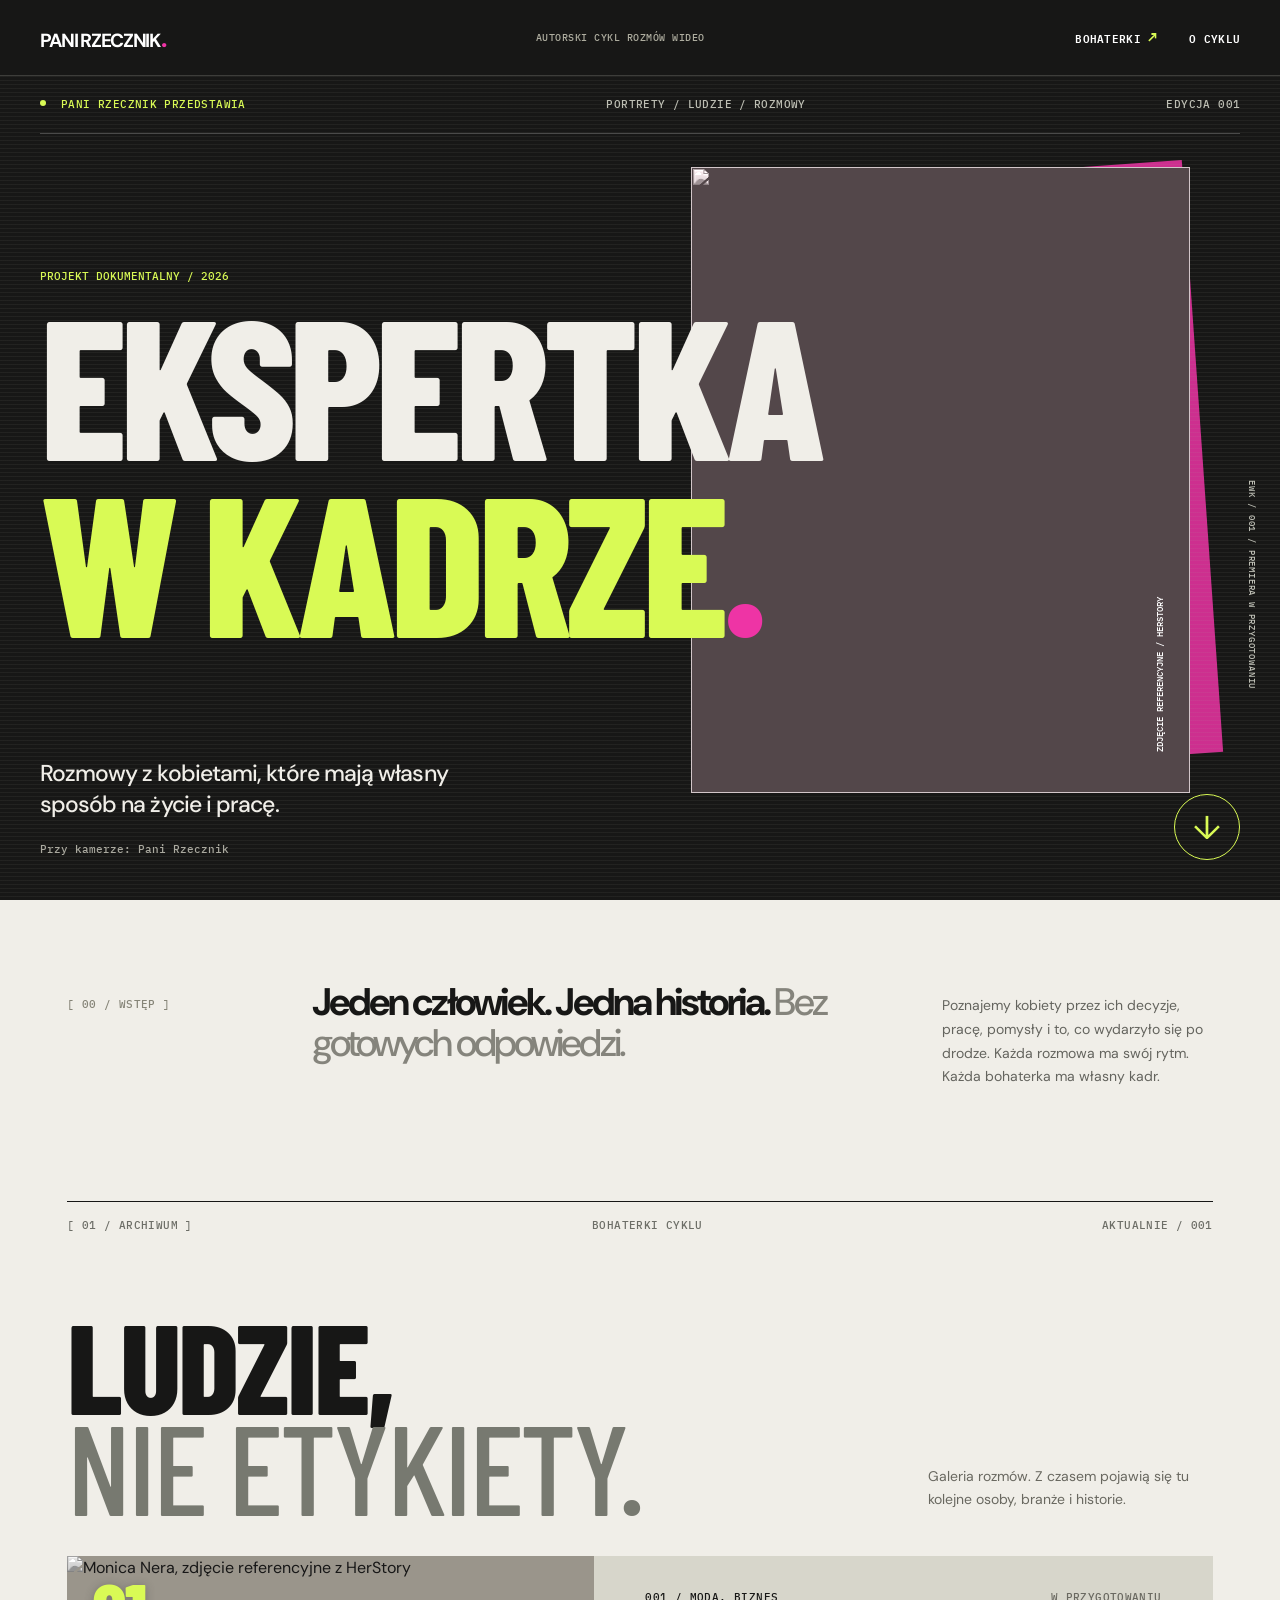
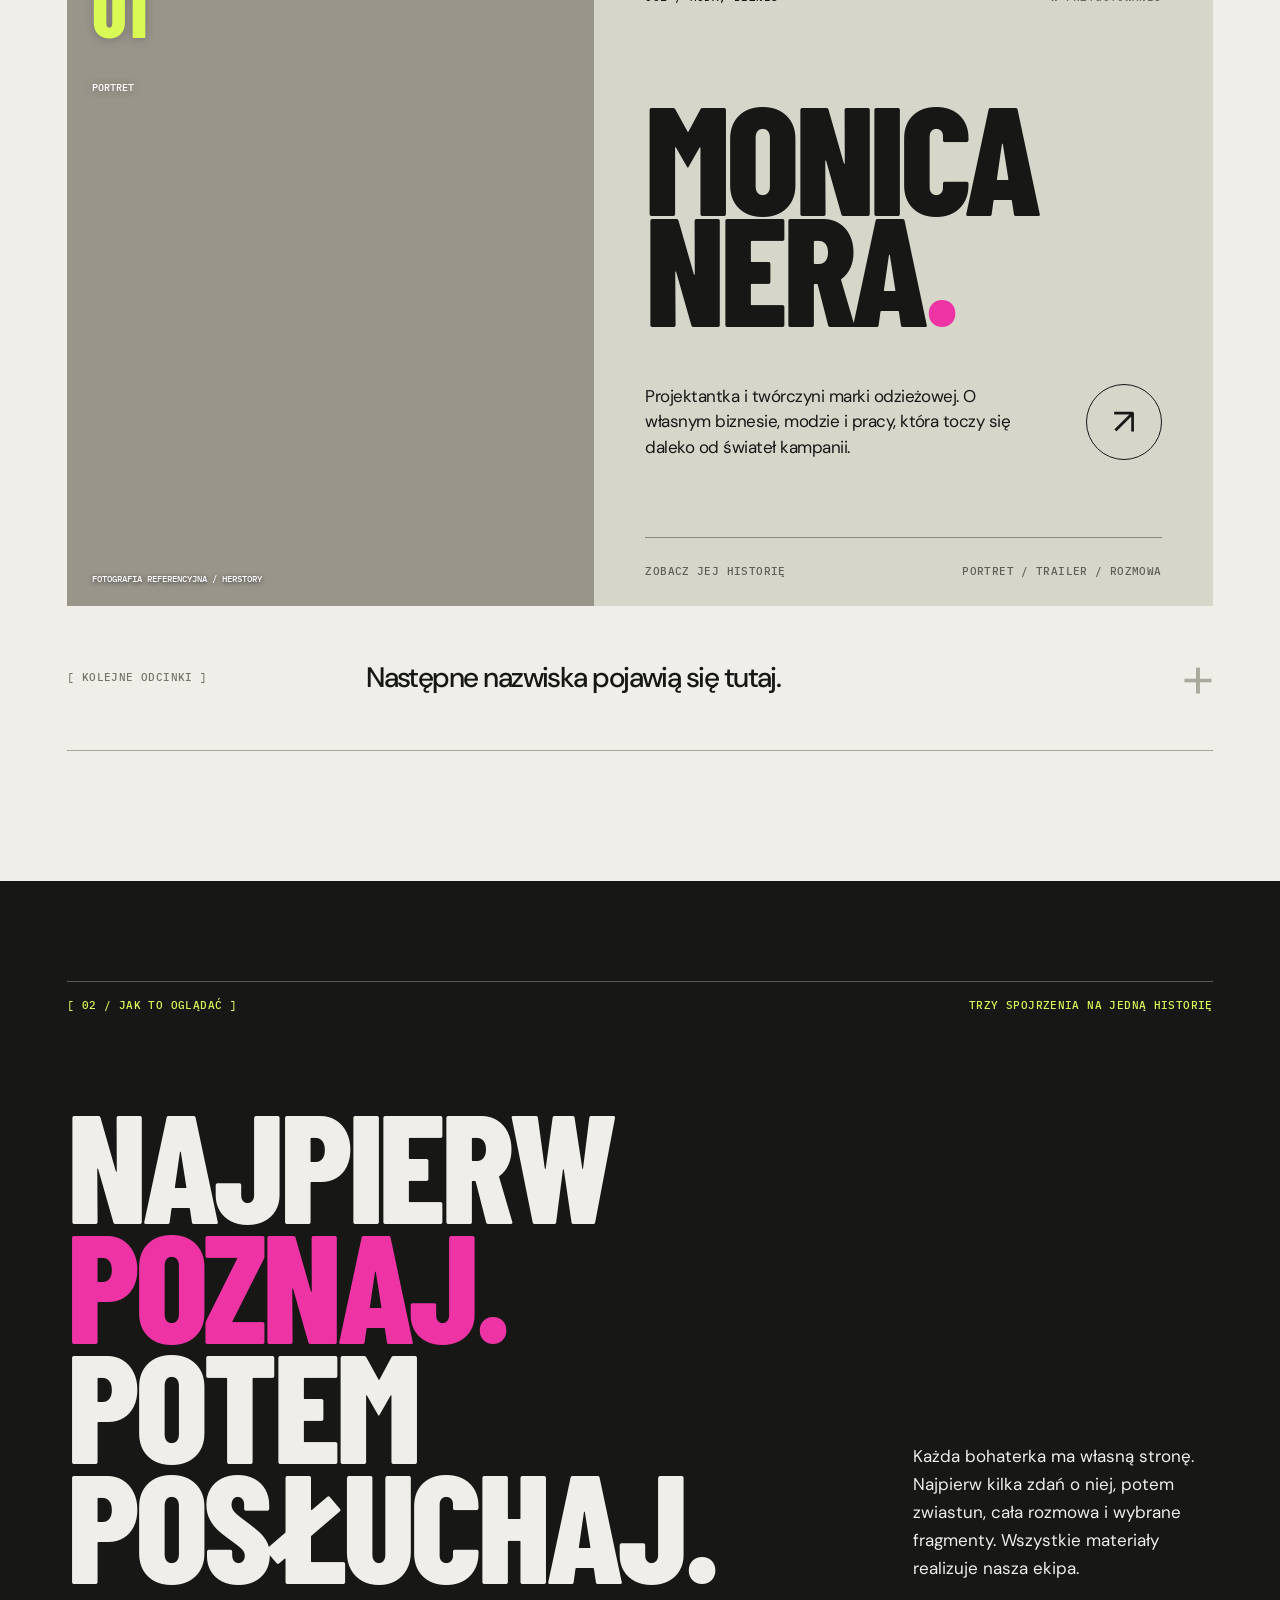
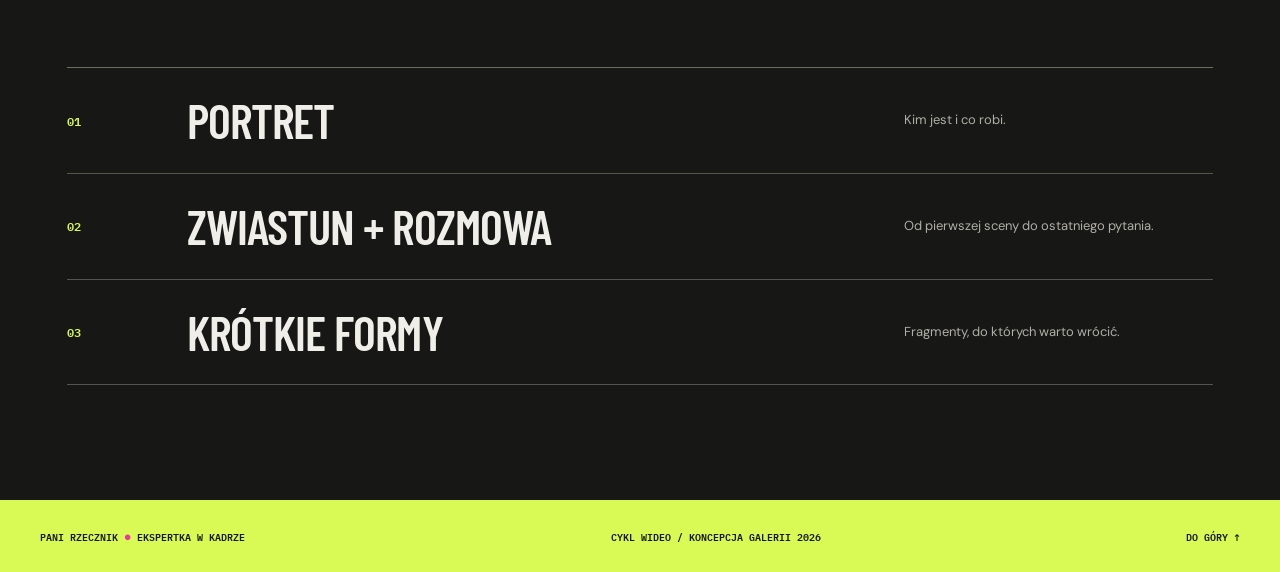
==== commit 2c1ae8c2: "Redesign Ekspertka w kadrze gallery and restore dhosting deployment" ====
--- a/ekspertka-w-kadrze/index.html
+++ b/ekspertka-w-kadrze/index.html
@@ -1,201 +1,56 @@
-<!DOCTYPE html>
+<!doctype html>
 <html lang="pl">
-  <head>
-    <meta charset="UTF-8" />
-    <meta name="viewport" content="width=device-width, initial-scale=1.0" />
-    <title>Ekspertka w kadrze | Pani Rzecznik</title>
-    <meta name="description" content="Ekspertka w kadrze to cykl rozmów Anny Nowosielskiej z kobietami z różnych branż. Poznaj format wywiadów wideo i zgłoś swoją historię." />
-    <link rel="canonical" href="https://panirzecznik.pl/ekspertka-w-kadrze/" />
-    <meta property="og:type" content="website" />
-    <meta property="og:locale" content="pl_PL" />
-    <meta property="og:site_name" content="Pani Rzecznik" />
-    <meta property="og:title" content="Ekspertka w kadrze | Pani Rzecznik" />
-    <meta property="og:description" content="Rozmowy z kobietami, które znają swój fach. O ich pracy, wyborach i historiach, których nie widać w zawodowym bio." />
-    <meta property="og:url" content="https://panirzecznik.pl/ekspertka-w-kadrze/" />
-    <meta name="theme-color" content="#f7f7f5" />
-    <link rel="preconnect" href="https://fonts.googleapis.com" />
-    <link rel="preconnect" href="https://fonts.gstatic.com" crossorigin />
-    <link href="https://fonts.googleapis.com/css2?family=Inter:wght@400;500;600;700;800&family=Manrope:wght@600;700;800&display=swap" rel="stylesheet" />
-    <link rel="stylesheet" href="../styles.css" />
-    <style>
-      .series-page { max-width: 920px; padding-top: 1.55rem; }
-      .series-header { display: flex; align-items: center; justify-content: space-between; flex-wrap: wrap; gap: 1rem; padding: .2rem .3rem 1.6rem; }
-      .series-brand { text-decoration: none; color: #1b1b1d; font-family: Manrope, Inter, sans-serif; font-size: 1rem; line-height: 1.25; letter-spacing: -.025em; font-weight: 800; }
-      .series-brand span { color: #ff4f9a; }
-      .series-back { font-size: .86rem; font-weight: 600; color: #56525a; text-decoration: none; border-bottom: 1px solid #ccc8cc; padding-bottom: .16rem; }
-      .series-back:hover { color: #a12b62; border-color: #ff4f9a; }
-      .series-hero { padding: clamp(2rem, 6vw, 4.2rem); text-align: left; display: grid; grid-template-columns: 1.2fr .8fr; gap: clamp(1.5rem, 4vw, 3rem); align-items: center; overflow: hidden; }
-      .series-hero__copy { display: grid; gap: 1.4rem; }
-      .series-hero .label { justify-content: flex-start; color: #685960; }
-      .series-hero .label::before { background: #ff4f9a; box-shadow: 0 0 0 4px rgba(255, 79, 154, .13); }
-      .series-hero h1 { text-align: left; font-size: clamp(2.8rem, 6.1vw, 4.65rem); letter-spacing: -.065em; line-height: 1.01; }
-      .series-hero h1 span { color: #c63372; }
-      .series-hero .series-lead { font-size: clamp(1.12rem, 2.1vw, 1.3rem); line-height: 1.55; font-weight: 600; color: #262126; }
-      .series-hero .series-intro { font-size: 1rem; color: #555057; line-height: 1.75; }
-      .series-hero .btn { display: inline-flex; justify-content: center; align-items: center; width: fit-content; min-width: 190px; padding: .85rem 1.45rem; background: #ff4f9a; border-color: #ff4f9a; color: #fff; box-shadow: 0 10px 24px rgba(255, 79, 154, .2); text-decoration: none; }
-      .series-hero .btn:hover { background: #e83281; color: #fff; }
-      .series-frame { position: relative; align-self: stretch; min-height: 360px; border-radius: 20px; background: linear-gradient(148deg, #f9e0ea 0%, #efc6d9 53%, #dda2c1 100%); display: flex; flex-direction: column; justify-content: space-between; padding: 1.7rem; overflow: hidden; }
-      .series-frame::before, .series-frame::after { content: ''; position: absolute; width: 86px; height: 86px; pointer-events: none; }
-      .series-frame::before { top: 1.25rem; left: 1.25rem; border-left: 3px solid #a73b73; border-top: 3px solid #a73b73; }
-      .series-frame::after { bottom: 1.25rem; right: 1.25rem; border-right: 3px solid #a73b73; border-bottom: 3px solid #a73b73; }
-      .series-frame__top { font-size: .7rem; font-weight: 700; letter-spacing: .14em; color: #773954; text-transform: uppercase; position: relative; z-index: 1; margin-left: .8rem; }
-      .series-frame__middle { font-family: Manrope, Inter, sans-serif; font-size: clamp(2.7rem, 4.4vw, 3.9rem); line-height: 1.1; font-weight: 800; letter-spacing: -.07em; color: #6a2348; align-self: center; text-align: center; position: relative; z-index: 1; }
-      .series-frame__middle em { font-style: normal; color: #fff; }
-      .series-frame__bottom { color: #793b5a; font-size: .8rem; letter-spacing: .08em; text-align: right; font-weight: 600; position: relative; z-index: 1; margin-right: .85rem; }
-      .series-section { margin-top: 1.55rem; padding: clamp(2rem, 5.5vw, 3.4rem); text-align: left; }
-      .series-section h2 { text-align: left; font-size: clamp(1.6rem, 3.3vw, 2.3rem); margin-bottom: 1.25rem; }
-      .series-section p { color: #3f3b3f; line-height: 1.78; }
-      .series-section p + p { margin-top: 1.2rem; }
-      .series-kicker { display: block; font-weight: 700; font-size: .72rem; text-transform: uppercase; letter-spacing: .13em; color: #bb3b76; margin-bottom: .7rem; }
-      .series-steps { display: grid; grid-template-columns: repeat(3, 1fr); gap: 1rem; margin-top: 1.8rem; }
-      .series-step { background: #faf7f8; border: 1px solid #f2e5eb; padding: 1.45rem; border-radius: 16px; }
-      .series-step__no { color: #c74a84; font-size: .8rem; font-weight: 800; letter-spacing: .08em; }
-      .series-step h3 { font-family: Manrope, Inter, sans-serif; font-size: 1.04rem; line-height: 1.35; margin: .85rem 0 .6rem; }
-      .series-step p { font-size: .92rem; line-height: 1.65; color: #4e474b; }
-      .guest-gallery { display: grid; gap: 1.4rem; }
-      .guest-gallery__header { display: flex; align-items: end; justify-content: space-between; gap: 1rem; flex-wrap: wrap; }
-      .guest-gallery__header h2 { margin: 0; }
-      .guest-gallery__count { font-size: .77rem; letter-spacing: .08em; color: #8b7f86; font-weight: 700; }
-      .guest-card { display: grid; grid-template-columns: .78fr 1.22fr; overflow: hidden; border: 1px solid #efdee7; border-radius: 19px; background: #fdfbfc; text-decoration: none; color: inherit; transition: transform 180ms ease, border-color 180ms ease; }
-      .guest-card:hover { transform: translateY(-3px); border-color: #e99abe; }
-      .guest-card__visual { position: relative; display: grid; place-items: center; min-height: 270px; background: linear-gradient(140deg, #e7bbce, #ad6b90 65%, #6f3554); color: #fff; overflow: hidden; }
-      .guest-card__visual::before { content: ''; position: absolute; inset: 1.1rem; border: 1px solid rgba(255,255,255,.5); }
-      .guest-card__visual::after { content: ''; position: absolute; width: 130%; height: 1px; transform: rotate(-42deg); background: rgba(255,255,255,.23); }
-      .guest-card__monogram { position: relative; z-index: 1; font-family: Manrope,Inter,sans-serif; font-weight: 800; font-size: 5.1rem; letter-spacing: -.1em; }
-      .guest-card__info { padding: 2rem 2.15rem; display: flex; flex-direction: column; justify-content: center; align-items: flex-start; }
-      .guest-card__tag { font-size: .73rem; color: #a73b73; text-transform: uppercase; font-weight: 800; letter-spacing: .09em; margin-bottom: .85rem; }
-      .guest-card__info h3 { font-family: Manrope,Inter,sans-serif; font-size: clamp(1.65rem, 3.5vw, 2.2rem); line-height: 1.15; letter-spacing: -.045em; margin: 0 0 .9rem; }
-      .guest-card__info p { font-size: .96rem; line-height: 1.7; color: #51464d; }
-      .guest-card__action { color: #8f3262; font-weight: 700; font-size: .93rem; margin-top: 1.3rem; }
-      .guest-gallery__hint { color: #776e73 !important; font-size: .9rem; }
-      .series-about { display: grid; grid-template-columns: 1fr 1fr; gap: 2.7rem; align-items: start; }
-      .series-about__aside { background: #f8f5f6; padding: 1.6rem; border-left: 3px solid #ff4f9a; border-radius: 0 12px 12px 0; }
-      .series-about__aside strong { display: block; margin-bottom: .7rem; font-size: .95rem; }
-      .series-about__aside p { font-size: .94rem; }
-      .series-outcome { display: grid; grid-template-columns: repeat(3, 1fr); gap: 1.1rem; margin-top: 1.65rem; }
-      .series-outcome > div { padding-top: 1rem; border-top: 2px solid #f1c6d9; }
-      .series-outcome h3 { margin-bottom: .5rem; font-size: 1rem; }
-      .series-outcome p { font-size: .94rem; }
-      .series-contact { background: linear-gradient(145deg, #18131b, #282029); color: #fff; border-color: #2b242d; }
-      .series-contact h2, .series-contact p { color: #fff; }
-      .series-contact p { color: #e6dce2; max-width: 38rem; }
-      .series-contact a.btn { display: inline-block; width: auto; min-width: 250px; background: #ff4f9a; border-color: #ff4f9a; color: #fff; text-decoration: none; text-align: center; margin-top: 1.45rem; }
-      .series-contact a.btn:hover { background: #f73b8c; color: #fff; }
-      .series-note { font-size: .8rem; color: #c9b9c3 !important; margin-top: .65rem !important; }
-      .series-footer { display: flex; justify-content: space-between; gap: 1rem; flex-wrap: wrap; padding: 1.6rem .3rem 0; color: #79747a; font-size: .8rem; }
-      .series-footer a { color: #615762; }
-      @media(max-width: 720px) { .series-hero { grid-template-columns: 1fr; } .series-frame { min-height: 250px; } .series-steps, .series-outcome { grid-template-columns: 1fr; } .series-about { grid-template-columns: 1fr; gap: 1.4rem; } .guest-card { grid-template-columns: 1fr; } .guest-card__visual { min-height: 240px; } }
-      @media(max-width: 480px) { .series-page { padding: 1rem .8rem 3rem; } .series-header { padding: 0 .25rem 1rem; } .series-back { font-size: .76rem; } .series-hero, .series-section { padding: 1.65rem 1.3rem; } .series-hero h1 { font-size: 2.9rem; } .series-frame__middle { font-size: 2.8rem; } .series-contact a.btn { display: block; min-width: 0; width: 100%; } }
-      @media(prefers-reduced-motion: reduce) { html { scroll-behavior: auto; } }
-    </style>
-  </head>
-  <body>
-    <main class="page series-page">
-      <header class="series-header">
-        <a class="series-brand" href="../" aria-label="Pani Rzecznik - strona główna">PANI <span>RZECZNIK.</span></a>
-        <a class="series-back" href="../">Wróć na stronę główną ↗</a>
-      </header>
+<head>
+  <meta charset="utf-8">
+  <meta name="viewport" content="width=device-width, initial-scale=1">
+  <meta name="theme-color" content="#171716">
+  <meta name="description" content="Ekspertka w kadrze. Filmowe portrety kobiet z różnych branż. Rozmowy Pani Rzecznik, zwiastuny, pełne wywiady i krótkie formy wideo.">
+  <title>Ekspertka w kadrze | Pani Rzecznik</title>
+  <link rel="preconnect" href="https://fonts.googleapis.com">
+  <link rel="preconnect" href="https://fonts.gstatic.com" crossorigin>
+  <link href="https://fonts.googleapis.com/css2?family=Barlow+Condensed:wght@500;600;700;800;900&family=DM+Sans:wght@400;500;600;700&family=IBM+Plex+Mono:wght@400;500;600&display=swap" rel="stylesheet">
+  <link rel="stylesheet" href="./styles.css">
+</head>
+<body class="home-page">
+  <a class="skip-link" href="#archiwum">Przejdź do galerii</a>
+  <header class="site-header" id="top">
+    <a class="site-logo" href="./" aria-label="Pani Rzecznik, początek strony">PANI<span>RZECZNIK</span><b>.</b></a>
+    <span class="site-header__middle">AUTORSKI CYKL ROZMÓW WIDEO</span>
+    <nav class="site-nav" aria-label="Nawigacja"><a href="#archiwum">BOHATERKI <span>↗</span></a><a href="#idea">O CYKLU</a></nav>
+  </header>
+  <main>
+    <section class="cover" aria-labelledby="cover-title">
+      <div class="cover__top meta"><span><i class="live-dot"></i> PANI RZECZNIK PRZEDSTAWIA</span><span>PORTRETY / LUDZIE / ROZMOWY</span><span>EDYCJA 001</span></div>
+      <div class="cover__accent" aria-hidden="true"></div>
+      <div class="cover__portrait" aria-hidden="true"><img src="https://supportherstory.com/cdn/shop/files/Monica_Nera.png?v=1710216622&amp;width=1600" alt=""></div>
+      <div class="cover__type"><span class="cover__tiny">PROJEKT DOKUMENTALNY / 2026</span><h1 id="cover-title">EKSPERTKA<br><span>W KADRZE<span class="cover__period">.</span></span></h1></div>
+      <div class="cover__bottom"><div class="cover__intro"><p>Rozmowy z kobietami, które mają własny sposób na życie i pracę.</p><span>Przy kamerze: Pani Rzecznik</span></div><a class="round-link" href="#archiwum" aria-label="Przejdź do galerii bohaterek">↓</a></div>
+      <div class="cover__image-credit">ZDJĘCIE REFERENCYJNE / HERSTORY</div>
+      <div class="cover__side-id" aria-hidden="true">EWK / 001 / PREMIERA W PRZYGOTOWANIU</div>
+    </section>
 
-      <section class="card series-hero" aria-labelledby="series-title">
-        <div class="series-hero__copy">
-          <p class="label">Nowy cykl Pani Rzecznik</p>
-          <h1 id="series-title">Ekspertka<br /><span>w kadrze.</span></h1>
-          <p class="series-lead">Rozmowy z kobietami, które znają swój fach.</p>
-          <p class="series-intro">Skąd pomysł na taką drogę? Jak wygląda jej praca od środka? Czego nauczyły ją trudne decyzje? O to pytam moje rozmówczynie.</p>
-          <a class="btn" href="#bohaterki">Poznaj bohaterki</a>
-        </div>
-        <div class="series-frame" aria-hidden="true">
-          <span class="series-frame__top">Pani Rzecznik przedstawia</span>
-          <span class="series-frame__middle">EKSPERTKA<br /><em>W KADRZE</em></span>
-          <span class="series-frame__bottom">ROZMOWY / HISTORIE / LUDZIE</span>
-        </div>
-      </section>
+    <section class="opening-statement paper-shell" aria-label="O cyklu w skrócie">
+      <div class="statement-index meta">[ 00 / WSTĘP ]</div>
+      <p>Jeden człowiek. Jedna historia. <strong>Bez gotowych odpowiedzi.</strong></p>
+      <div class="statement-right">Poznajemy kobiety przez ich decyzje, pracę, pomysły i to, co wydarzyło się po drodze. Każda rozmowa ma swój rytm. Każda bohaterka ma własny kadr.</div>
+    </section>
 
-      <section class="card series-section guest-gallery" id="bohaterki">
-        <div class="guest-gallery__header">
-          <div>
-            <span class="series-kicker">Ludzie i ich historie</span>
-            <h2>Poznaj ekspertki</h2>
-          </div>
-          <span class="guest-gallery__count">01 / PIERWSZA BOHATERKA</span>
-        </div>
-        <a class="guest-card" href="./monica-nera/" aria-label="Poznaj Monicę Nerę">
-          <div class="guest-card__visual" aria-hidden="true"><span class="guest-card__monogram">MN</span></div>
-          <div class="guest-card__info">
-            <span class="guest-card__tag">Moda · Biznes · W przygotowaniu</span>
-            <h3>Monica Nera</h3>
-            <p>Projektantka i twórczyni marki odzieżowej Monica Nera. Jej historia zaczęła się od fascynacji włoską modą, a dziś łączy projektowanie z prowadzeniem własnego biznesu.</p>
-            <span class="guest-card__action">Poznaj Monicę ↗</span>
-          </div>
-        </a>
-        <p class="guest-gallery__hint">Wraz z kolejnymi rozmowami galeria będzie się rozrastać. Docelowo będzie można przeglądać bohaterki również według dziedzin.</p>
-      </section>
+    <section class="archive paper-shell" id="archiwum" aria-labelledby="archive-title">
+      <div class="section-rule"><span class="meta">[ 01 / ARCHIWUM ]</span><span class="meta">BOHATERKI CYKLU</span><span class="meta">AKTUALNIE / 001</span></div>
+      <div class="archive__heading"><h2 id="archive-title">LUDZIE,<br><em>NIE ETYKIETY.</em></h2><p>Galeria rozmów. Z czasem pojawią się tu kolejne osoby, branże i historie.</p></div>
+      <a href="./monica-nera/" class="episode" aria-label="Otwórz portret Moniki Nery">
+        <div class="episode__visual"><img src="https://supportherstory.com/cdn/shop/files/Monica_Nera.png?v=1710216622&amp;width=1600" alt="Monica Nera, zdjęcie referencyjne z HerStory" loading="lazy"><span class="episode__stamp">01<br><small>PORTRET</small></span><span class="episode__credit">FOTOGRAFIA REFERENCYJNA / HERSTORY</span></div>
+        <div class="episode__body"><div class="episode__eyebrow meta"><span>001 / MODA, BIZNES</span><span>W PRZYGOTOWANIU</span></div><div class="episode__name"><span>MONICA</span><span>NERA<span class="magenta-dot">.</span></span></div><div class="episode__deck"><p>Projektantka i twórczyni marki odzieżowej. O własnym biznesie, modzie i pracy, która toczy się daleko od świateł kampanii.</p><span class="episode__arrow">↗</span></div><div class="episode__bottom meta"><span>ZOBACZ JEJ HISTORIĘ</span><span>PORTRET / TRAILER / ROZMOWA</span></div></div>
+      </a>
+      <div class="archive__continuation"><span class="meta">[ KOLEJNE ODCINKI ]</span><p>Następne nazwiska pojawią się tutaj.</p><span class="archive__plus" aria-hidden="true">+</span></div>
+    </section>
 
-      <section class="card series-section" id="o-cyklu">
-        <span class="series-kicker">O cyklu</span>
-        <h2>Za każdą specjalizacją stoi człowiek.</h2>
-        <p>Zapraszam przed kamerę ekspertki z różnych branż. Rozmawiamy o ich pracy, doświadczeniu, o tym, co je napędza, i o momentach, które coś zmieniły. Czasem będzie konkretnie i zawodowo. Czasem zejdziemy na zupełnie inny temat. Tak zwykle bywa w dobrej rozmowie.</p>
-        <p>Chciałabym, żeby po obejrzeniu wywiadu można było powiedzieć: teraz wiem, czym ona się zajmuje, ale przede wszystkim trochę ją poznałam.</p>
-      </section>
-
-      <section class="card series-section" id="jak-to-wyglada">
-        <span class="series-kicker">Od pomysłu do publikacji</span>
-        <h2>Jak wygląda udział?</h2>
-        <div class="series-steps">
-          <div class="series-step">
-            <span class="series-step__no">01 / PRZYGOTOWANIE</span>
-            <h3>Najpierw się poznajemy</h3>
-            <p>Rozmawiamy wcześniej o Tobie i Twojej pracy. Ustalamy tematy, które warto poruszyć. Nie musisz uczyć się odpowiedzi na pamięć.</p>
-          </div>
-          <div class="series-step">
-            <span class="series-step__no">02 / NAGRANIE</span>
-            <h3>Siadamy do rozmowy</h3>
-            <p>Ja pytam i dopytuję, Ty odpowiadasz własnymi słowami. Nasza ekipa odpowiada za kamery, światło i dźwięk. Nagrywamy w studiu lub innym ustalonym miejscu.</p>
-          </div>
-          <div class="series-step">
-            <span class="series-step__no">03 / MATERIAŁY</span>
-            <h3>Twoja historia idzie dalej</h3>
-            <p>Montujemy pełny wywiad, zwiastun i krótsze fragmenty do mediów społecznościowych. Każda bohaterka dostaje też własne miejsce na stronie cyklu.</p>
-          </div>
-        </div>
-      </section>
-
-      <section class="card series-section" id="dla-kogo">
-        <div class="series-about">
-          <div>
-            <span class="series-kicker">Kogo zapraszam?</span>
-            <h2>Nie trzeba być znaną, żeby mieć ciekawą historię.</h2>
-            <p>Lekarka, prawniczka, architektka, naukowczyni, właścicielka firmy, specjalistka od rzeczy, o których większość z nas wie niewiele. Branża jest drugorzędna. Szukam kobiet, które lubią to, co robią, mają własne zdanie i potrafią opowiedzieć o swojej drodze.</p>
-          </div>
-          <aside class="series-about__aside">
-            <strong>A jeśli kamera mnie stresuje?</strong>
-            <p>Możesz przyjść z tremą. Od tego jestem, żeby poprowadzić rozmowę i zadbać o atmosferę. Nie musisz mówić do obiektywu ani wygłaszać przygotowanej przemowy.</p>
-          </aside>
-        </div>
-      </section>
-
-      <section class="card series-section" id="co-powstaje">
-        <span class="series-kicker">Po spotkaniu</span>
-        <h2>Jedna rozmowa. Kilka sposobów, żeby ją pokazać.</h2>
-        <div class="series-outcome">
-          <div><h3>Pełny wywiad wideo</h3><p>Nagrany i zmontowany przez naszą ekipę. Rozmowa, do której można wrócić i którą można pokazać klientom czy współpracownikom.</p></div>
-          <div><h3>Trailer i rolki</h3><p>Z naszego nagrania wybieramy fragmenty, które sprawdzą się jako zwiastun, rolki i krótkie wideo.</p></div>
-          <div><h3>Prezentacja bohaterki</h3><p>Jej historia, specjalizacja i rozmowa w jednym miejscu, na stronie cyklu.</p></div>
-        </div>
-      </section>
-
-      <section class="card series-section series-contact" id="kontakt">
-        <span class="series-kicker">Do zobaczenia przed kamerą</span>
-        <h2>Może następną rozmowę nagramy z Tobą?</h2>
-        <p>Jeśli chciałabyś opowiedzieć o swojej pracy, napisz do mnie kilka zdań. Czym się zajmujesz? Co jest w Twojej historii warte opowiedzenia? Odpiszę i porozmawiamy o szczegółach.</p>
-        <a class="btn" href="mailto:info@panirzecznik.pl?subject=Ekspertka%20w%20kadrze%20-%20zg%C5%82oszenie">Napisz do mnie</a>
-        <p class="series-note">Anna Nowosielska / Pani Rzecznik</p>
-      </section>
-
-      <footer class="series-footer">
-        <span>© Pani Rzecznik</span>
-        <a href="../">Strona główna</a>
-      </footer>
-    </main>
-  </body>
+    <section class="idea" id="idea" aria-labelledby="idea-title">
+      <div class="idea__header meta"><span>[ 02 / JAK TO OGLĄDAĆ ]</span><span>TRZY SPOJRZENIA NA JEDNĄ HISTORIĘ</span></div>
+      <div class="idea__intro"><h2 id="idea-title">NAJPIERW<br><span>POZNAJ.</span><br>POTEM POSŁUCHAJ.</h2><p>Każda bohaterka ma własną stronę. Najpierw kilka zdań o niej, potem zwiastun, cała rozmowa i wybrane fragmenty. Wszystkie materiały realizuje nasza ekipa.</p></div>
+      <div class="format-list"><div><b>01</b><span>PORTRET</span><p>Kim jest i co robi.</p></div><div><b>02</b><span>ZWIASTUN + ROZMOWA</span><p>Od pierwszej sceny do ostatniego pytania.</p></div><div><b>03</b><span>KRÓTKIE FORMY</span><p>Fragmenty, do których warto wrócić.</p></div></div>
+    </section>
+  </main>
+  <footer class="site-footer"><span>PANI RZECZNIK <b>●</b> EKSPERTKA W KADRZE</span><span>CYKL WIDEO / KONCEPCJA GALERII 2026</span><a href="#top">DO GÓRY ↑</a></footer>
+</body>
 </html>
--- a/ekspertka-w-kadrze/styles.css
+++ b/ekspertka-w-kadrze/styles.css
@@ -0,0 +1,309 @@
+:root{
+  --ink:#171716;
+  --paper:#f0eee8;
+  --cream:#e7e3da;
+  --lime:#d9fa55;
+  --magenta:#ee34a5;
+  --mid:#777970;
+  --display:"Barlow Condensed","Arial Narrow",Impact,sans-serif;
+  --body:"DM Sans",Arial,sans-serif;
+  --mono:"IBM Plex Mono",monospace;
+}
+*,*:before,*:after{box-sizing:border-box}
+html{scroll-behavior:smooth}
+body{margin:0;background:var(--paper);color:var(--ink);font:400 16px/1.5 var(--body);-webkit-font-smoothing:antialiased}
+img{display:block;max-width:100%}
+h1,h2,h3,p{margin-top:0}
+a{color:inherit}
+a,button{-webkit-tap-highlight-color:transparent}
+a:focus-visible{outline:3px solid var(--magenta);outline-offset:5px}
+.skip-link{position:absolute;left:16px;top:-60px;background:var(--lime);color:var(--ink);padding:10px;z-index:100}
+.skip-link:focus{top:10px}
+.meta{font:500 11px/1.4 var(--mono);letter-spacing:.035em;text-transform:uppercase}
+.magenta-dot{color:var(--magenta)}
+.paper-shell{padding-inline:clamp(22px,5.25vw,110px)}
+.site-header{height:76px;background:var(--ink);color:#fff;display:flex;align-items:center;justify-content:space-between;gap:28px;border-bottom:1px solid #3d3d3a;padding-inline:clamp(22px,3.1vw,60px);position:relative;z-index:12}
+.site-logo{font:700 19px/1 var(--body);text-decoration:none;letter-spacing:-.07em;white-space:nowrap}
+.site-logo span{font-weight:700;margin-left:3px}
+.site-logo b{color:var(--magenta);font-size:26px;margin-left:1px}
+.site-header__middle{font:500 10px var(--mono);color:#aead9f;letter-spacing:.05em}
+.site-nav{display:flex;align-items:center;gap:32px}
+.site-nav a{font:600 11px var(--mono);white-space:nowrap;text-decoration:none;letter-spacing:.025em}
+.site-nav a:hover{color:var(--lime)}
+.site-nav span{color:var(--lime);font-size:15px}
+.cover{min-height:min(900px,calc(100svh - 76px));height:760px;background:var(--ink);color:var(--paper);position:relative;overflow:hidden;isolation:isolate}
+.cover:after{content:"";position:absolute;inset:0;z-index:-1;opacity:.15;background-image:repeating-linear-gradient(0deg,transparent 0,transparent 3px,#acaca1 4px);pointer-events:none}
+.cover__top{position:relative;z-index:4;display:flex;justify-content:space-between;gap:25px;border-bottom:1px solid rgba(255,255,255,.22);margin:0 clamp(22px,3.1vw,60px);padding:21px 0;color:#bdbeb3}
+.cover__top span:first-child{color:var(--lime)}
+.live-dot{width:6px;height:6px;border-radius:50%;display:inline-block;background:var(--lime);margin-right:8px;vertical-align:2px}
+.cover__accent{position:absolute;z-index:-1;top:12%;right:6%;width:35%;height:72%;background:var(--magenta);transform:rotate(-4deg);opacity:.85}
+.cover__portrait{position:absolute;right:7%;top:11%;width:39%;height:76%;overflow:hidden;background:#53474a;z-index:0}
+.cover__portrait img{width:100%;height:100%;object-fit:cover;object-position:center 23%;filter:grayscale(1) contrast(1.16);mix-blend-mode:luminosity}
+.cover__type{position:relative;z-index:2;padding-left:clamp(22px,3.1vw,60px);margin-top:clamp(108px,15vh,150px);pointer-events:none}
+.cover__tiny{font:500 11px var(--mono);color:var(--lime);display:block;margin-bottom:30px}
+.cover__type h1{font:800 clamp(110px,15.4vw,278px)/.7 var(--display);letter-spacing:-.036em;margin:0;text-transform:uppercase;white-space:nowrap}
+.cover__type h1>span{display:inline-block;margin-top:clamp(22px,3vw,50px);color:var(--lime)}
+.cover__period{color:var(--magenta)}
+.cover__bottom{position:absolute;z-index:3;bottom:40px;left:clamp(22px,3.1vw,60px);right:clamp(22px,3.1vw,60px);display:flex;align-items:flex-end;justify-content:space-between;gap:30px}
+.cover__intro{max-width:420px}
+.cover__intro p{font:500 clamp(17px,2vw,23px)/1.35 var(--body);letter-spacing:-.04em;margin:0 0 16px}
+.cover__intro span{font:500 11px var(--mono);color:#aaa99f}
+.round-link{width:66px;height:66px;border:1px solid var(--lime);border-radius:50%;display:grid;place-items:center;text-decoration:none;font:400 33px var(--body);color:var(--lime);transition:background .2s,color .2s}
+.round-link:hover{background:var(--lime);color:var(--ink)}
+.cover__image-credit{position:absolute;right:9%;bottom:18%;font:500 9px var(--mono);color:white;transform:rotate(-90deg) translateX(100%);transform-origin:right bottom}
+.cover__side-id{position:absolute;top:49%;right:1.7%;writing-mode:vertical-rl;font:500 9px var(--mono);letter-spacing:.09em;color:#bcbdb3}
+.opening-statement{display:grid;grid-template-columns:1fr 3fr 1.4fr;gap:clamp(20px,4vw,70px);align-items:start;padding-top:82px;padding-bottom:112px}
+.statement-index{color:#858477;padding-top:15px;white-space:nowrap}
+.opening-statement>p{font:700 clamp(27px,3vw,52px)/1.08 var(--body);letter-spacing:-.075em;max-width:690px;margin:0}
+.opening-statement strong{color:#85847c;font-weight:500}
+.statement-right{font-size:14px;line-height:1.7;max-width:300px;color:#64645e;padding-top:12px}
+.section-rule{border-top:1px solid var(--ink);padding-top:16px;display:flex;justify-content:space-between;gap:20px;color:#6d6e67}
+.archive{padding-bottom:130px}
+.archive__heading{display:flex;align-items:end;justify-content:space-between;gap:50px;margin:80px 0 40px}
+.archive__heading h2,.person-story h2,.interview h2,.fragments h2{font:800 clamp(85px,10vw,172px)/.79 var(--display);letter-spacing:-.024em;margin:0}
+.archive__heading em,.person-story em,.interview em,.fragments em{font-weight:500;font-style:normal;color:var(--mid)}
+.archive__heading p{max-width:285px;font-size:14px;color:#696860;line-height:1.65;margin:0 0 5px}
+.episode{display:grid;grid-template-columns:minmax(0,46%) minmax(0,54%);min-height:650px;overflow:hidden;background:#d7d6cb;text-decoration:none;transition:background .2s}
+.episode:hover{background:#d4f28b}
+.episode__visual{min-height:650px;background:#9a958b;position:relative;overflow:hidden}
+.episode__visual img{position:absolute;inset:0;width:100%;height:100%;object-fit:cover;object-position:center 18%;filter:grayscale(1);transition:filter .5s,transform .6s}
+.episode:hover .episode__visual img{filter:grayscale(.6);transform:scale(1.025)}
+.episode__stamp{position:absolute;top:25px;left:25px;z-index:2;color:var(--lime);font:800 76px/.7 var(--display);letter-spacing:-.03em;text-shadow:0 1px 10px #3335}
+.episode__stamp small{font:500 10px var(--mono);letter-spacing:0;color:#fff}
+.episode__credit{position:absolute;left:25px;bottom:22px;color:white;font:500 9px var(--mono);z-index:2;text-shadow:0 1px 4px #333}
+.episode__body{display:flex;flex-direction:column;justify-content:space-between;min-width:0;padding:34px clamp(28px,4vw,70px) 26px}
+.episode__eyebrow,.episode__bottom{display:flex;justify-content:space-between;gap:20px}
+.episode__eyebrow span:last-child{color:#6a6961}
+.episode__name{font:800 clamp(100px,12vw,209px)/.72 var(--display);letter-spacing:-.035em;white-space:nowrap;padding-block:48px 15px}
+.episode__name>span{display:block}
+.episode__deck{display:flex;align-items:end;justify-content:space-between;gap:36px}
+.episode__deck p{font-size:17px;line-height:1.5;letter-spacing:-.03em;max-width:390px;margin:0}
+.episode__arrow{font-size:36px;border:1px solid var(--ink);width:76px;height:76px;min-width:76px;border-radius:50%;display:grid;place-items:center;transition:background .2s,transform .2s}
+.episode:hover .episode__arrow{background:var(--ink);color:var(--lime);transform:rotate(45deg)}
+.episode__bottom{padding-top:26px;border-top:1px solid #888a80;margin-top:30px;color:#5e5f57}
+.archive__continuation{margin-top:0;min-height:145px;display:grid;grid-template-columns:1fr 2fr 1fr;align-items:center;border-bottom:1px solid #a4a49a;gap:25px}
+.archive__continuation .meta{color:#76756a}
+.archive__continuation p{font:500 clamp(19px,2.2vw,31px) var(--body);letter-spacing:-.055em;margin:0}
+.archive__plus{font:300 60px var(--body);color:#aaa99d;text-align:right}
+.idea{padding:100px clamp(22px,5.25vw,110px) 115px;background:var(--ink);color:var(--paper)}
+.idea__header{display:flex;justify-content:space-between;gap:18px;border-top:1px solid #5a5952;padding-top:16px;color:var(--lime)}
+.idea__intro{display:grid;grid-template-columns:1.7fr .65fr;gap:60px;align-items:end;padding-block:90px 85px}
+.idea h2{font:800 clamp(90px,12vw,200px)/.78 var(--display);letter-spacing:-.035em;margin:0}
+.idea h2 span{color:var(--magenta)}
+.idea__intro p{font-size:17px;line-height:1.65;max-width:360px;margin:0}
+.format-list{border-top:1px solid #6d6c64}
+.format-list>div{display:grid;grid-template-columns:100px 1fr minmax(180px,27%);gap:20px;align-items:center;border-bottom:1px solid #55554f;padding:28px 0}
+.format-list b{font:600 12px var(--mono);color:var(--lime)}
+.format-list span{font:600 clamp(27px,3.8vw,55px)/1 var(--display);letter-spacing:-.02em}
+.format-list p{font:400 13px/1.6 var(--body);color:#afafa5;margin:0}
+.site-footer{background:var(--lime);color:var(--ink);display:flex;justify-content:space-between;align-items:center;gap:25px;padding:27px clamp(22px,3.1vw,60px);font:600 10px var(--mono)}
+.site-footer b{color:var(--magenta);font-size:13px}
+.site-footer a{text-decoration:none;white-space:nowrap}
+/* Portrait page, shared visual identity with a much quieter reading experience. */
+.person-cover{height:min(770px,calc(100svh - 76px));min-height:640px;background:var(--ink);color:var(--paper);position:relative;overflow:hidden;isolation:isolate}
+.person-cover__photo{position:absolute;top:0;left:43%;right:0;bottom:0;background:#746e6a;z-index:-1}
+.person-cover__photo:after{content:"";position:absolute;inset:0;background:linear-gradient(90deg,var(--ink) 0%,transparent 43%),linear-gradient(0deg,rgba(0,0,0,.46),transparent 36%)}
+.person-cover__photo img{width:100%;height:100%;object-fit:cover;object-position:center 24%;filter:grayscale(1) contrast(1.1)}
+.person-cover__header{display:flex;justify-content:space-between;gap:25px;padding:25px clamp(22px,3.1vw,60px);color:var(--lime)}
+.person-cover__title{position:absolute;left:clamp(22px,4.4vw,85px);right:clamp(22px,4.4vw,85px);bottom:82px}
+.person-cover__title>p{font:500 12px var(--mono);color:var(--lime);margin:0 0 20px}
+.person-cover__title h1{font:800 clamp(150px,19vw,330px)/.69 var(--display);letter-spacing:-.04em;margin:0}
+.person-cover__title h1>span{color:var(--lime)}
+.person-cover__under{display:flex;justify-content:space-between;gap:25px;border-top:1px solid #d5d5ca;padding-top:20px;margin-top:48px;font:500 11px var(--mono)}
+.person-cover__under a{text-decoration:none}
+.person-cover__under a:hover{color:var(--lime)}
+.person-cover__credit{position:absolute;bottom:20px;right:clamp(22px,3.1vw,60px);font:500 9px var(--mono);color:#cccac2}
+.person-story{padding-top:90px;padding-bottom:130px}
+.person-story__grid{display:grid;grid-template-columns:1fr 2.2fr;gap:80px;padding-top:85px}
+.story-issue{font:800 170px/.8 var(--display);color:#c5c6b9}
+.story-margin p{font-size:14px;max-width:235px;margin:45px 0 0;color:#696b64}
+.person-story h2{font-size:clamp(90px,10vw,172px);margin:0 0 58px}
+.person-story__grid>div:last-child>p{max-width:670px;font-size:19px;line-height:1.7;letter-spacing:-.02em;color:#4b4c45}
+.person-story__links{display:flex;gap:30px;flex-wrap:wrap;padding-top:30px}
+.person-story__links a{font:600 11px var(--mono);text-decoration:none;border-bottom:2px solid var(--magenta);padding-bottom:8px}
+.screen-section{padding:105px clamp(22px,5.25vw,110px) 125px;background:var(--ink);color:var(--paper)}
+.screen-section__head{display:grid;grid-template-columns:1fr 2fr 1fr;gap:40px;align-items:end;margin-bottom:38px}
+.screen-section__head>.meta{align-self:start;color:var(--lime)}
+.screen-section h2{font:800 clamp(92px,10vw,170px)/.77 var(--display);letter-spacing:-.03em;margin:0}
+.screen-section h2 em{font-style:normal;color:var(--lime)}
+.screen-section__head p{font-size:15px;line-height:1.65;max-width:280px;color:#bebdb2;margin:0}
+.film-screen{width:100%;aspect-ratio:16/8.7;min-height:310px;position:relative;display:flex;align-items:center;justify-content:center;overflow:hidden;padding:46px;background:#292929;color:var(--paper);border:1px solid #515149}
+.film-screen:before{content:"";position:absolute;inset:3%;border:1px solid rgba(255,255,255,.15);pointer-events:none}
+.film-screen:after{content:"";width:120px;height:120px;border:1px solid var(--magenta);border-radius:50%;position:absolute;opacity:.5;transform:scale(4.2);pointer-events:none}
+.film-screen--trailer{background:radial-gradient(circle at 68% 45%,#383339,var(--ink) 65%)}
+.film-screen--interview{background:radial-gradient(circle at 28% 55%,#4c4944,#1d1e1c 65%)}
+.screen-corner,.screen-foot{position:absolute;left:34px;z-index:1;color:#a5a49b}
+.screen-corner{top:30px}
+.screen-foot{bottom:30px}
+.screen-main{position:relative;z-index:1;font:800 clamp(66px,10vw,170px)/.84 var(--display);letter-spacing:-.035em;text-align:center}
+.screen-main i{font-style:normal;color:var(--lime)}
+.interview{padding-top:112px;padding-bottom:130px}
+.interview__head{display:flex;align-items:end;justify-content:space-between;gap:40px;padding-block:80px 45px}
+.interview__head p{font-size:16px;line-height:1.7;max-width:360px}
+.interview .film-screen{background-color:#3b3a37}
+.interview .screen-main{font-size:clamp(70px,10vw,155px)}
+.screen-subline{display:block;margin-top:20px;font:600 11px var(--mono);letter-spacing:.02em;color:var(--lime)}
+.fragments{padding:110px clamp(22px,5.25vw,110px) 120px;background:#d7fa7b;color:var(--ink)}
+.fragments .section-rule{color:#4a5241}
+.fragments__head{display:flex;align-items:end;justify-content:space-between;gap:40px;padding-block:80px 50px}
+.fragments__head p{max-width:340px;line-height:1.7;margin:0}
+.fragments h2 em{color:#778663}
+.fragment-filmstrip{display:grid;grid-template-columns:repeat(3,minmax(0,1fr));gap:12px}
+.fragment-frame{aspect-ratio:9/13.2;background:var(--ink);color:var(--paper);position:relative;display:flex;flex-direction:column;align-items:center;justify-content:space-between;padding:23px 12px;overflow:hidden}
+.fragment-frame:nth-child(2){background:#292427}
+.fragment-frame:nth-child(3){background:#3c3d34}
+.fragment-frame:after{content:"";position:absolute;border:1px solid #686a60;inset:12px;pointer-events:none}
+.fragment-frame>span,.fragment-frame>small{font:500 11px var(--mono);position:relative;z-index:1}
+.fragment-frame b{font:800 clamp(90px,15vw,260px)/.8 var(--display);letter-spacing:-.055em;color:var(--magenta)}
+.fragment-frame:nth-child(2) b{color:var(--lime)}
+.fragment-frame:nth-child(3) b{color:#c8c6c0}
+.back-to-gallery{display:inline-block;margin-top:75px;font:600 12px var(--mono);padding-bottom:10px;text-decoration:none;border-bottom:2px solid var(--ink)}
+@media(max-width:1200px){
+  .cover__type h1{font-size:15vw}
+  .episode,.episode__visual{min-height:550px}
+  .episode__name{font-size:clamp(85px,12vw,150px)}
+  .episode__body{padding:28px 30px}
+  .episode__deck p{font-size:15px}
+  .person-story__grid{gap:45px}
+  .person-cover__title h1{font-size:20vw}
+}
+@media(max-width:900px){
+  .site-header__middle{display:none}
+  .cover{height:700px;min-height:680px}
+  .cover__portrait{width:50%;right:4%;top:15%;height:66%}
+  .cover__accent{width:46%;right:2%;height:63%;top:14%}
+  .cover__type{margin-top:180px}
+  .cover__type h1{font-size:16vw}
+  .opening-statement{grid-template-columns:1fr 2.5fr;gap:25px}
+  .statement-right{grid-column:2;padding-top:5px}
+  .archive__heading h2{font-size:11vw}
+  .episode{grid-template-columns:46% 54%;min-height:490px}
+  .episode__visual{min-height:490px}
+  .episode__name{font-size:11.5vw}
+  .episode__deck{gap:12px}
+  .episode__arrow{width:52px;height:52px;min-width:52px;font-size:27px}
+  .episode__eyebrow,.episode__bottom{font-size:9px}
+  .idea__intro{grid-template-columns:1fr;gap:35px}
+  .idea h2{font-size:12vw}
+  .idea__intro p{max-width:580px}
+  .person-cover{min-height:610px;height:650px}
+  .person-cover__title h1{font-size:21vw}
+  .person-story__grid{grid-template-columns:1fr;gap:25px}
+  .story-margin{display:flex;align-items:center;gap:30px}
+  .story-margin p{margin:0}
+  .screen-section__head{grid-template-columns:1fr 2fr;gap:18px}
+  .screen-section__head p{grid-column:2;max-width:420px}
+}
+@media(max-width:680px){
+  .site-header{height:62px;padding-inline:20px;gap:10px}
+  .site-logo{font-size:16px}
+  .site-nav{gap:16px}
+  .site-nav a{font-size:9px}
+  .site-nav a:nth-child(2){display:none}
+  .cover{height:720px;min-height:680px}
+  .cover__top{margin-inline:20px;padding-block:16px}
+  .cover__top span:nth-child(2),.cover__top span:nth-child(3){display:none}
+  .cover__portrait{top:15%;right:0;width:83%;height:57%;opacity:.83}
+  .cover__accent{top:16%;width:75%;height:50%;right:0}
+  .cover__type{margin-top:255px;padding-left:20px}
+  .cover__tiny{margin-bottom:22px;font-size:9px}
+  .cover__type h1{font-size:17vw;line-height:.78;letter-spacing:-.035em}
+  .cover__type h1>span{margin-top:14px}
+  .cover__bottom{left:20px;right:20px;bottom:25px;align-items:flex-end}
+  .cover__intro{max-width:245px}
+  .cover__intro p{font-size:17px}
+  .cover__intro span{font-size:9px}
+  .round-link{width:51px;height:51px;font-size:27px}
+  .cover__side-id,.cover__image-credit{display:none}
+  .paper-shell{padding-inline:20px}
+  .opening-statement{padding-top:60px;padding-bottom:78px;display:block}
+  .opening-statement>p{margin:32px 0 22px;font-size:37px;letter-spacing:-.06em}
+  .statement-right{font-size:15px;max-width:480px}
+  .section-rule{font-size:9px;gap:8px}
+  .section-rule>.meta:nth-child(2){display:none}
+  .archive{padding-bottom:80px}
+  .archive__heading{display:block;margin:58px 0 28px}
+  .archive__heading h2{font-size:14.5vw}
+  .archive__heading p{margin:24px 0 0}
+  .episode{display:block}
+  .episode__visual{min-height:460px;height:460px}
+  .episode__body{min-height:445px;padding:25px}
+  .episode__name{font-size:26vw;padding-block:40px}
+  .episode__deck p{font-size:16px}
+  .episode__bottom{font-size:9px}
+  .episode__bottom span:last-child{display:none}
+  .archive__continuation{grid-template-columns:1fr auto;padding-block:25px;gap:12px}
+  .archive__continuation .meta{grid-column:1/-1}
+  .archive__continuation p{font-size:22px}
+  .archive__plus{font-size:40px}
+  .idea{padding:80px 20px 95px}
+  .idea__header span:nth-child(2){display:none}
+  .idea__intro{padding-block:65px}
+  .idea h2{font-size:15.3vw}
+  .idea__intro p{font-size:16px}
+  .format-list>div{grid-template-columns:50px 1fr;padding:23px 0}
+  .format-list span{font-size:27px}
+  .format-list p{grid-column:2;font-size:12px}
+  .site-footer{display:flex;flex-wrap:wrap;font-size:9px;padding:26px 20px}
+  .site-footer>span:nth-child(2){display:none}
+  .person-cover{height:740px;min-height:700px}
+  .person-cover__photo{left:8%;top:10%;height:69%}
+  .person-cover__photo:after{background:linear-gradient(0deg,var(--ink) 0%,transparent 38%),linear-gradient(90deg,var(--ink),transparent 30%)}
+  .person-cover__header{padding:20px;font-size:9px}
+  .person-cover__header span:nth-child(2){display:none}
+  .person-cover__title{left:20px;right:20px;bottom:62px}
+  .person-cover__title>p{font-size:10px}
+  .person-cover__title h1{font-size:25vw}
+  .person-cover__under{margin-top:30px;font-size:9px;line-height:1.5}
+  .person-cover__under span{max-width:205px}
+  .person-cover__credit{font-size:8px;right:20px}
+  .person-story{padding-top:65px;padding-bottom:85px}
+  .person-story__grid{padding-top:58px}
+  .story-issue{font-size:100px}
+  .story-margin p{font-size:12px}
+  .person-story h2{font-size:14vw;margin-bottom:35px}
+  .person-story__grid>div:last-child>p{font-size:16px}
+  .person-story__links a{font-size:10px}
+  .screen-section{padding:80px 20px}
+  .screen-section__head{display:block}
+  .screen-section__head>.meta{display:block;margin-bottom:40px}
+  .screen-section h2{font-size:14.5vw}
+  .screen-section__head p{margin:24px 0 28px}
+  .film-screen{min-height:255px;aspect-ratio:16/10;padding:24px}
+  .film-screen:after{width:70px;height:70px;transform:scale(3)}
+  .screen-main{font-size:15vw}
+  .screen-corner,.screen-foot{font-size:8px;left:18px}
+  .screen-corner{top:18px}.screen-foot{bottom:18px}
+  .interview{padding-top:75px;padding-bottom:85px}
+  .interview__head{display:block;padding-block:55px 28px}
+  .interview h2{font-size:14.5vw}
+  .interview__head p{font-size:15px;margin:25px 0 0}
+  .interview .screen-main{font-size:13vw}
+  .screen-subline{font-size:8px}
+  .fragments{padding:75px 20px 85px}
+  .fragments__head{display:block;padding-block:55px 35px}
+  .fragments h2{font-size:15vw}
+  .fragments__head p{font-size:15px;margin:22px 0 0}
+  .fragment-filmstrip{gap:8px}
+  .fragment-frame{padding:14px 6px}
+  .fragment-frame>span,.fragment-frame>small{font-size:8px;text-align:center}
+  .fragment-frame b{font-size:18vw}
+  .fragment-frame:after{inset:7px}
+  .back-to-gallery{margin-top:60px}
+}
+@media(max-width:380px){
+  .site-logo{font-size:14px}
+  .site-nav a{font-size:8px}
+  .cover{height:660px;min-height:660px}
+  .cover__type{margin-top:250px}
+  .cover__type h1{font-size:16.3vw}
+  .cover__intro p{font-size:15px}
+  .episode__visual{height:380px;min-height:380px}
+  .episode__name{font-size:25vw}
+  .episode__body{min-height:410px;padding:20px}
+  .episode__deck p{font-size:14px}
+  .person-cover{height:640px;min-height:640px}
+  .person-cover__title h1{font-size:24vw}
+  .screen-main{font-size:14vw}
+}
+@media(prefers-reduced-motion:reduce){html{scroll-behavior:auto}.episode__visual img,.episode__arrow,.round-link{transition:none}}
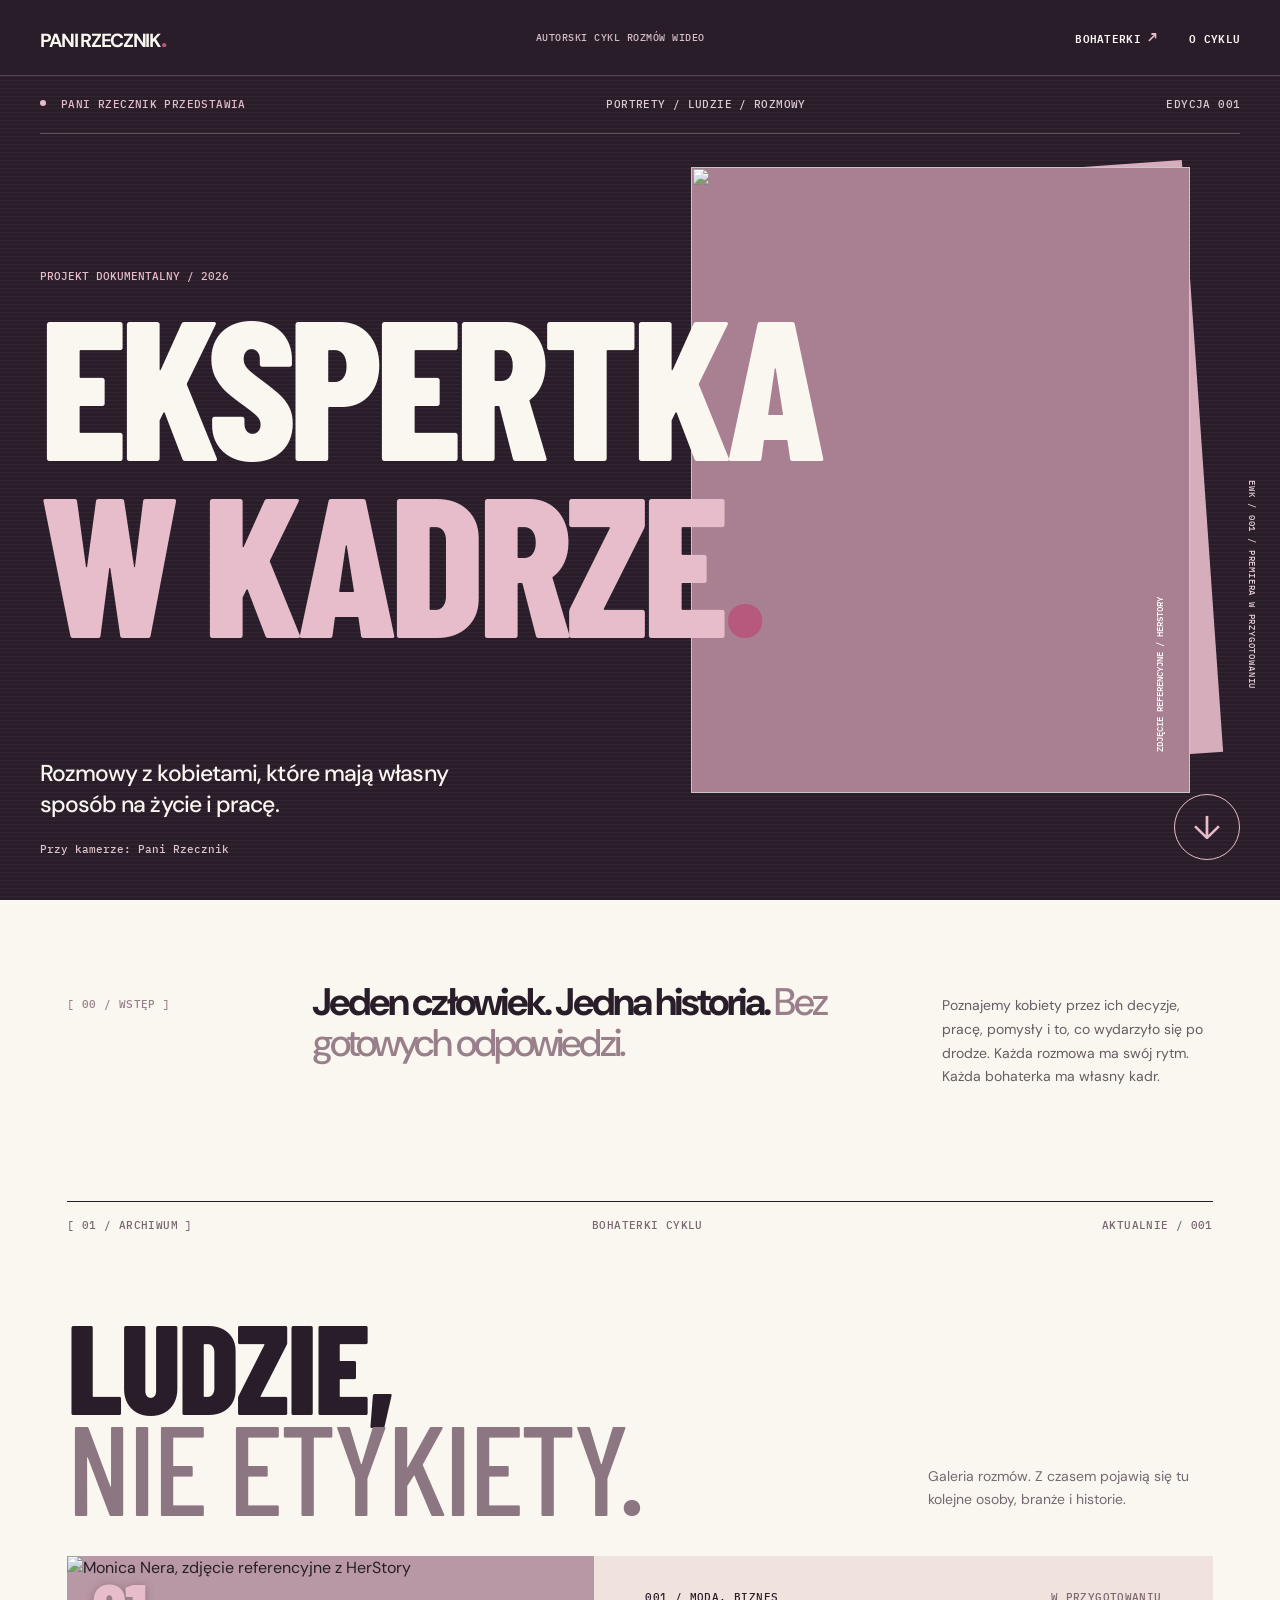
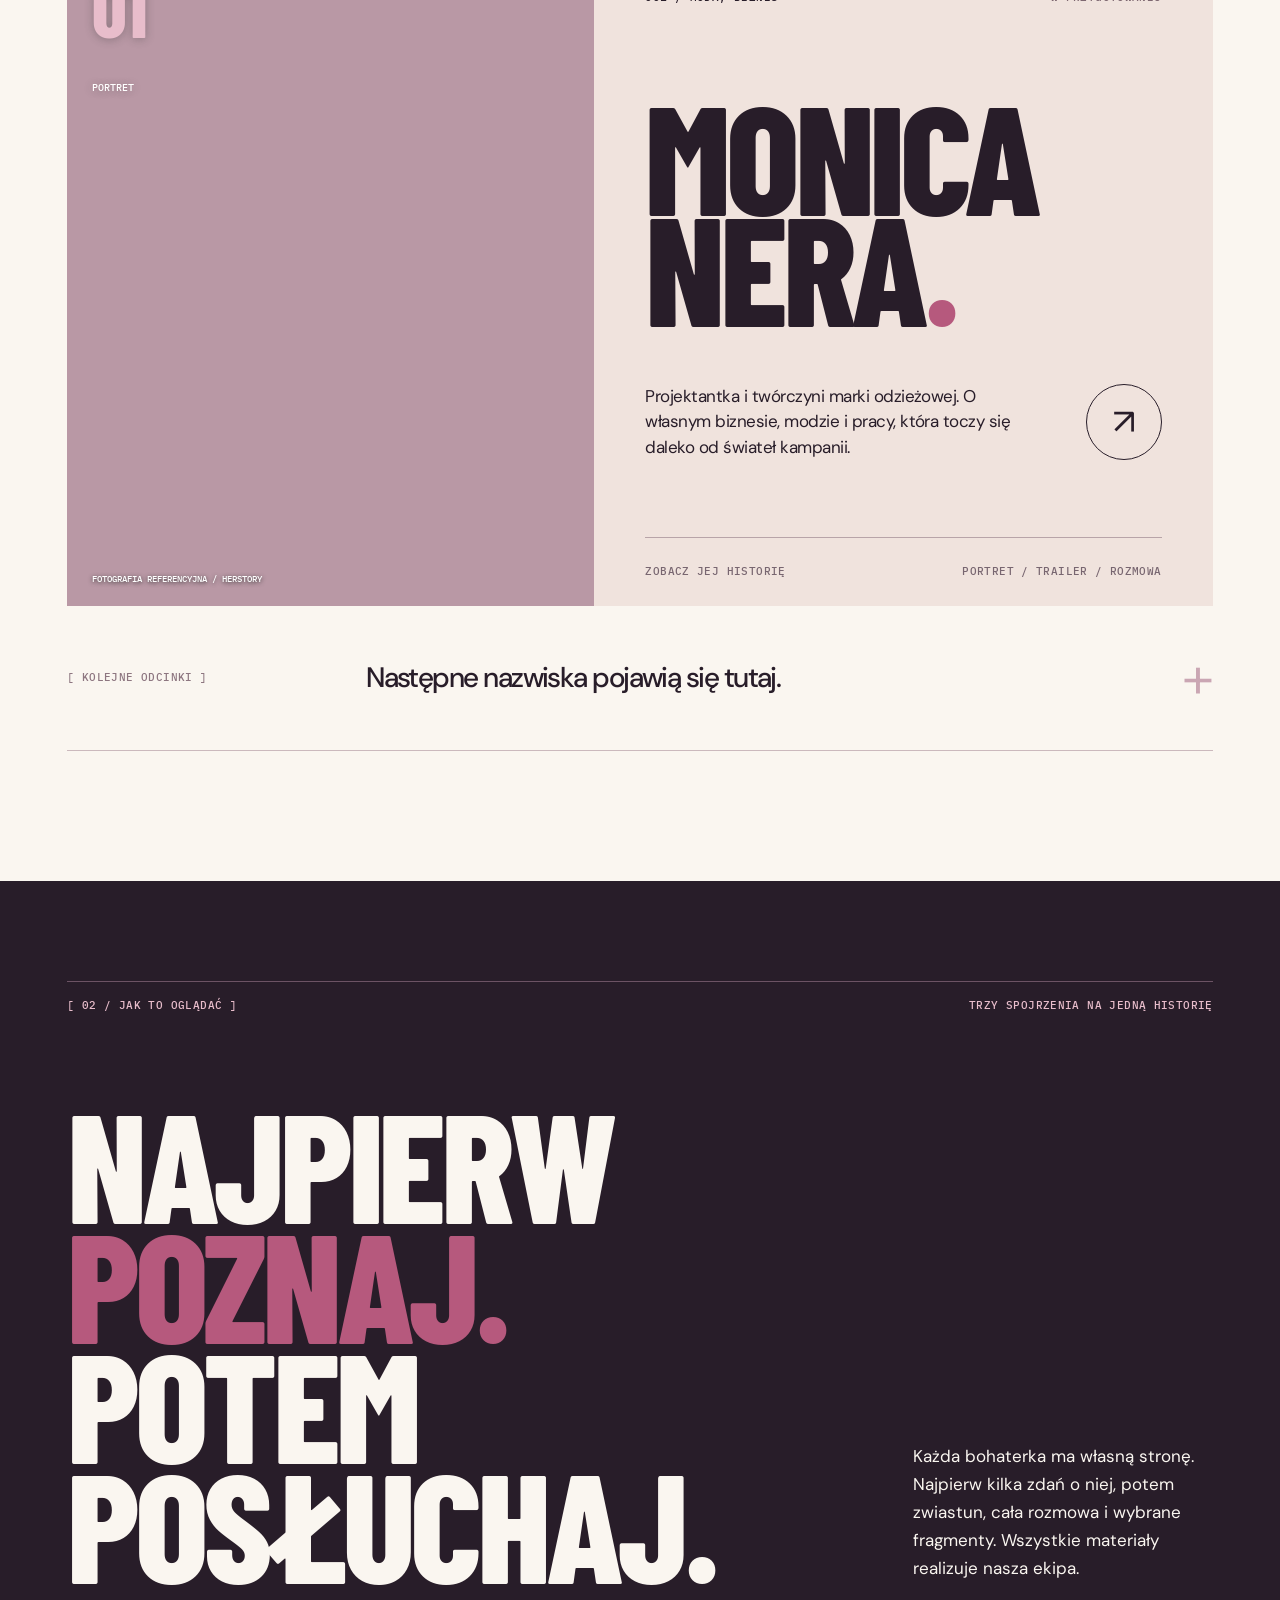
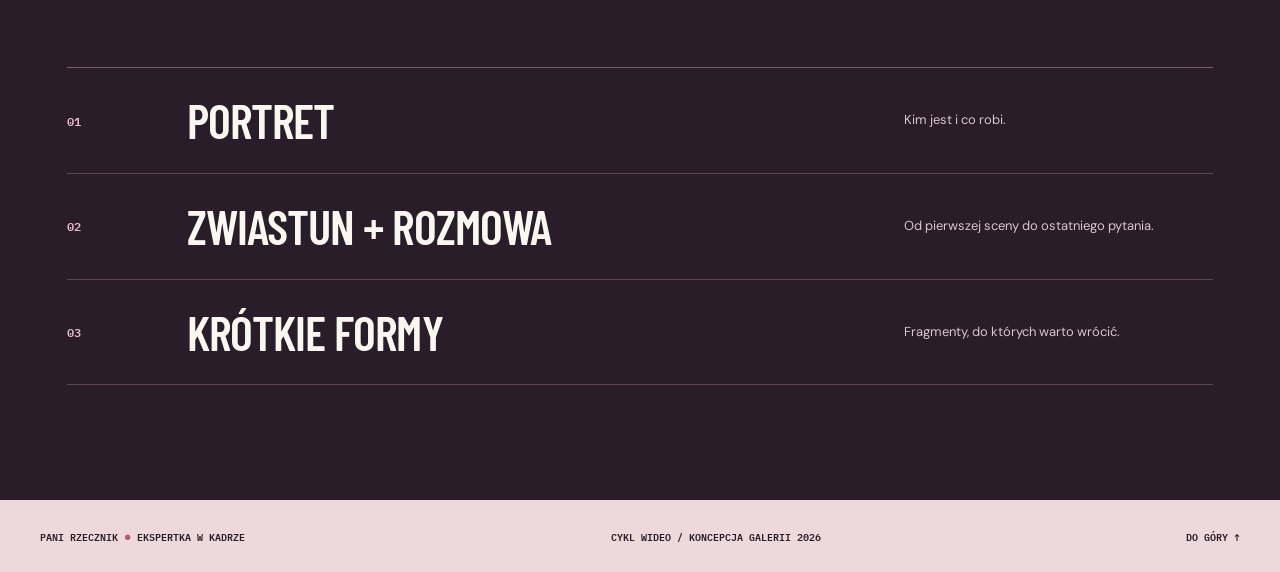
==== commit 9c7e8479: "Refresh Ekspertka w kadrze with pearl beige and dusty rose palette" ====
--- a/ekspertka-w-kadrze/index.html
+++ b/ekspertka-w-kadrze/index.html
@@ -3,7 +3,7 @@
 <head>
   <meta charset="utf-8">
   <meta name="viewport" content="width=device-width, initial-scale=1">
-  <meta name="theme-color" content="#171716">
+  <meta name="theme-color" content="#281d29">
   <meta name="description" content="Ekspertka w kadrze. Filmowe portrety kobiet z różnych branż. Rozmowy Pani Rzecznik, zwiastuny, pełne wywiady i krótkie formy wideo.">
   <title>Ekspertka w kadrze | Pani Rzecznik</title>
   <link rel="preconnect" href="https://fonts.googleapis.com">
--- a/ekspertka-w-kadrze/styles.css
+++ b/ekspertka-w-kadrze/styles.css
@@ -1,10 +1,10 @@
 :root{
-  --ink:#171716;
-  --paper:#f0eee8;
-  --cream:#e7e3da;
-  --lime:#d9fa55;
-  --magenta:#ee34a5;
-  --mid:#777970;
+  --ink:#281d29;
+  --paper:#faf6f0;
+  --cream:#f0e4dc;
+  --rose:#e8bdcb;
+  --magenta:#b6597d;
+  --mid:#8c7681;
   --display:"Barlow Condensed","Arial Narrow",Impact,sans-serif;
   --body:"DM Sans",Arial,sans-serif;
   --mono:"IBM Plex Mono",monospace;
@@ -17,146 +17,146 @@
 a{color:inherit}
 a,button{-webkit-tap-highlight-color:transparent}
 a:focus-visible{outline:3px solid var(--magenta);outline-offset:5px}
-.skip-link{position:absolute;left:16px;top:-60px;background:var(--lime);color:var(--ink);padding:10px;z-index:100}
+.skip-link{position:absolute;left:16px;top:-60px;background:var(--rose);color:var(--ink);padding:10px;z-index:100}
 .skip-link:focus{top:10px}
 .meta{font:500 11px/1.4 var(--mono);letter-spacing:.035em;text-transform:uppercase}
 .magenta-dot{color:var(--magenta)}
 .paper-shell{padding-inline:clamp(22px,5.25vw,110px)}
-.site-header{height:76px;background:var(--ink);color:#fff;display:flex;align-items:center;justify-content:space-between;gap:28px;border-bottom:1px solid #3d3d3a;padding-inline:clamp(22px,3.1vw,60px);position:relative;z-index:12}
+.site-header{height:76px;background:var(--ink);color:var(--paper);display:flex;align-items:center;justify-content:space-between;gap:28px;border-bottom:1px solid #5a4356;padding-inline:clamp(22px,3.1vw,60px);position:relative;z-index:12}
 .site-logo{font:700 19px/1 var(--body);text-decoration:none;letter-spacing:-.07em;white-space:nowrap}
 .site-logo span{font-weight:700;margin-left:3px}
 .site-logo b{color:var(--magenta);font-size:26px;margin-left:1px}
-.site-header__middle{font:500 10px var(--mono);color:#aead9f;letter-spacing:.05em}
+.site-header__middle{font:500 10px var(--mono);color:#d7bec9;letter-spacing:.05em}
 .site-nav{display:flex;align-items:center;gap:32px}
 .site-nav a{font:600 11px var(--mono);white-space:nowrap;text-decoration:none;letter-spacing:.025em}
-.site-nav a:hover{color:var(--lime)}
-.site-nav span{color:var(--lime);font-size:15px}
+.site-nav a:hover{color:var(--rose)}
+.site-nav span{color:var(--rose);font-size:15px}
 .cover{min-height:min(900px,calc(100svh - 76px));height:760px;background:var(--ink);color:var(--paper);position:relative;overflow:hidden;isolation:isolate}
-.cover:after{content:"";position:absolute;inset:0;z-index:-1;opacity:.15;background-image:repeating-linear-gradient(0deg,transparent 0,transparent 3px,#acaca1 4px);pointer-events:none}
-.cover__top{position:relative;z-index:4;display:flex;justify-content:space-between;gap:25px;border-bottom:1px solid rgba(255,255,255,.22);margin:0 clamp(22px,3.1vw,60px);padding:21px 0;color:#bdbeb3}
-.cover__top span:first-child{color:var(--lime)}
-.live-dot{width:6px;height:6px;border-radius:50%;display:inline-block;background:var(--lime);margin-right:8px;vertical-align:2px}
-.cover__accent{position:absolute;z-index:-1;top:12%;right:6%;width:35%;height:72%;background:var(--magenta);transform:rotate(-4deg);opacity:.85}
-.cover__portrait{position:absolute;right:7%;top:11%;width:39%;height:76%;overflow:hidden;background:#53474a;z-index:0}
-.cover__portrait img{width:100%;height:100%;object-fit:cover;object-position:center 23%;filter:grayscale(1) contrast(1.16);mix-blend-mode:luminosity}
+.cover:after{content:"";position:absolute;inset:0;z-index:-1;opacity:.12;background-image:repeating-linear-gradient(0deg,transparent 0,transparent 3px,#d0a8b8 4px);pointer-events:none}
+.cover__top{position:relative;z-index:4;display:flex;justify-content:space-between;gap:25px;border-bottom:1px solid rgba(255,240,245,.25);margin:0 clamp(22px,3.1vw,60px);padding:21px 0;color:#ddcbd2}
+.cover__top span:first-child{color:var(--rose)}
+.live-dot{width:6px;height:6px;border-radius:50%;display:inline-block;background:var(--rose);margin-right:8px;vertical-align:2px}
+.cover__accent{position:absolute;z-index:-1;top:12%;right:6%;width:35%;height:72%;background:var(--rose);transform:rotate(-4deg);opacity:.9}
+.cover__portrait{position:absolute;right:7%;top:11%;width:39%;height:76%;overflow:hidden;background:#a88091;z-index:0}
+.cover__portrait img{width:100%;height:100%;object-fit:cover;object-position:center 23%;filter:grayscale(.28) sepia(.08) saturate(.75) contrast(1.04)}
 .cover__type{position:relative;z-index:2;padding-left:clamp(22px,3.1vw,60px);margin-top:clamp(108px,15vh,150px);pointer-events:none}
-.cover__tiny{font:500 11px var(--mono);color:var(--lime);display:block;margin-bottom:30px}
+.cover__tiny{font:500 11px var(--mono);color:var(--rose);display:block;margin-bottom:30px}
 .cover__type h1{font:800 clamp(110px,15.4vw,278px)/.7 var(--display);letter-spacing:-.036em;margin:0;text-transform:uppercase;white-space:nowrap}
-.cover__type h1>span{display:inline-block;margin-top:clamp(22px,3vw,50px);color:var(--lime)}
+.cover__type h1>span{display:inline-block;margin-top:clamp(22px,3vw,50px);color:var(--rose)}
 .cover__period{color:var(--magenta)}
 .cover__bottom{position:absolute;z-index:3;bottom:40px;left:clamp(22px,3.1vw,60px);right:clamp(22px,3.1vw,60px);display:flex;align-items:flex-end;justify-content:space-between;gap:30px}
 .cover__intro{max-width:420px}
 .cover__intro p{font:500 clamp(17px,2vw,23px)/1.35 var(--body);letter-spacing:-.04em;margin:0 0 16px}
-.cover__intro span{font:500 11px var(--mono);color:#aaa99f}
-.round-link{width:66px;height:66px;border:1px solid var(--lime);border-radius:50%;display:grid;place-items:center;text-decoration:none;font:400 33px var(--body);color:var(--lime);transition:background .2s,color .2s}
-.round-link:hover{background:var(--lime);color:var(--ink)}
+.cover__intro span{font:500 11px var(--mono);color:#ddc3cb}
+.round-link{width:66px;height:66px;border:1px solid var(--rose);border-radius:50%;display:grid;place-items:center;text-decoration:none;font:400 33px var(--body);color:var(--rose);transition:background .2s,color .2s}
+.round-link:hover{background:var(--rose);color:var(--ink)}
 .cover__image-credit{position:absolute;right:9%;bottom:18%;font:500 9px var(--mono);color:white;transform:rotate(-90deg) translateX(100%);transform-origin:right bottom}
-.cover__side-id{position:absolute;top:49%;right:1.7%;writing-mode:vertical-rl;font:500 9px var(--mono);letter-spacing:.09em;color:#bcbdb3}
+.cover__side-id{position:absolute;top:49%;right:1.7%;writing-mode:vertical-rl;font:500 9px var(--mono);letter-spacing:.09em;color:#e3cbd4}
 .opening-statement{display:grid;grid-template-columns:1fr 3fr 1.4fr;gap:clamp(20px,4vw,70px);align-items:start;padding-top:82px;padding-bottom:112px}
-.statement-index{color:#858477;padding-top:15px;white-space:nowrap}
+.statement-index{color:#977e89;padding-top:15px;white-space:nowrap}
 .opening-statement>p{font:700 clamp(27px,3vw,52px)/1.08 var(--body);letter-spacing:-.075em;max-width:690px;margin:0}
-.opening-statement strong{color:#85847c;font-weight:500}
-.statement-right{font-size:14px;line-height:1.7;max-width:300px;color:#64645e;padding-top:12px}
-.section-rule{border-top:1px solid var(--ink);padding-top:16px;display:flex;justify-content:space-between;gap:20px;color:#6d6e67}
+.opening-statement strong{color:#987f89;font-weight:500}
+.statement-right{font-size:14px;line-height:1.7;max-width:300px;color:#675c61;padding-top:12px}
+.section-rule{border-top:1px solid var(--ink);padding-top:16px;display:flex;justify-content:space-between;gap:20px;color:#786770}
 .archive{padding-bottom:130px}
 .archive__heading{display:flex;align-items:end;justify-content:space-between;gap:50px;margin:80px 0 40px}
 .archive__heading h2,.person-story h2,.interview h2,.fragments h2{font:800 clamp(85px,10vw,172px)/.79 var(--display);letter-spacing:-.024em;margin:0}
 .archive__heading em,.person-story em,.interview em,.fragments em{font-weight:500;font-style:normal;color:var(--mid)}
-.archive__heading p{max-width:285px;font-size:14px;color:#696860;line-height:1.65;margin:0 0 5px}
-.episode{display:grid;grid-template-columns:minmax(0,46%) minmax(0,54%);min-height:650px;overflow:hidden;background:#d7d6cb;text-decoration:none;transition:background .2s}
-.episode:hover{background:#d4f28b}
-.episode__visual{min-height:650px;background:#9a958b;position:relative;overflow:hidden}
-.episode__visual img{position:absolute;inset:0;width:100%;height:100%;object-fit:cover;object-position:center 18%;filter:grayscale(1);transition:filter .5s,transform .6s}
-.episode:hover .episode__visual img{filter:grayscale(.6);transform:scale(1.025)}
-.episode__stamp{position:absolute;top:25px;left:25px;z-index:2;color:var(--lime);font:800 76px/.7 var(--display);letter-spacing:-.03em;text-shadow:0 1px 10px #3335}
+.archive__heading p{max-width:285px;font-size:14px;color:#766872;line-height:1.65;margin:0 0 5px}
+.episode{display:grid;grid-template-columns:minmax(0,46%) minmax(0,54%);min-height:650px;overflow:hidden;background:#f0e3dd;text-decoration:none;transition:background .2s}
+.episode:hover{background:#ead2d9}
+.episode__visual{min-height:650px;background:#b998a5;position:relative;overflow:hidden}
+.episode__visual img{position:absolute;inset:0;width:100%;height:100%;object-fit:cover;object-position:center 18%;filter:grayscale(.24) saturate(.82);transition:filter .5s,transform .6s}
+.episode:hover .episode__visual img{filter:grayscale(0) saturate(.9);transform:scale(1.025)}
+.episode__stamp{position:absolute;top:25px;left:25px;z-index:2;color:var(--rose);font:800 76px/.7 var(--display);letter-spacing:-.03em;text-shadow:0 1px 10px #3335}
 .episode__stamp small{font:500 10px var(--mono);letter-spacing:0;color:#fff}
 .episode__credit{position:absolute;left:25px;bottom:22px;color:white;font:500 9px var(--mono);z-index:2;text-shadow:0 1px 4px #333}
 .episode__body{display:flex;flex-direction:column;justify-content:space-between;min-width:0;padding:34px clamp(28px,4vw,70px) 26px}
 .episode__eyebrow,.episode__bottom{display:flex;justify-content:space-between;gap:20px}
-.episode__eyebrow span:last-child{color:#6a6961}
+.episode__eyebrow span:last-child{color:#7d6770}
 .episode__name{font:800 clamp(100px,12vw,209px)/.72 var(--display);letter-spacing:-.035em;white-space:nowrap;padding-block:48px 15px}
 .episode__name>span{display:block}
 .episode__deck{display:flex;align-items:end;justify-content:space-between;gap:36px}
 .episode__deck p{font-size:17px;line-height:1.5;letter-spacing:-.03em;max-width:390px;margin:0}
 .episode__arrow{font-size:36px;border:1px solid var(--ink);width:76px;height:76px;min-width:76px;border-radius:50%;display:grid;place-items:center;transition:background .2s,transform .2s}
-.episode:hover .episode__arrow{background:var(--ink);color:var(--lime);transform:rotate(45deg)}
-.episode__bottom{padding-top:26px;border-top:1px solid #888a80;margin-top:30px;color:#5e5f57}
-.archive__continuation{margin-top:0;min-height:145px;display:grid;grid-template-columns:1fr 2fr 1fr;align-items:center;border-bottom:1px solid #a4a49a;gap:25px}
-.archive__continuation .meta{color:#76756a}
+.episode:hover .episode__arrow{background:var(--ink);color:var(--rose);transform:rotate(45deg)}
+.episode__bottom{padding-top:26px;border-top:1px solid #b8a4a8;margin-top:30px;color:#786670}
+.archive__continuation{margin-top:0;min-height:145px;display:grid;grid-template-columns:1fr 2fr 1fr;align-items:center;border-bottom:1px solid #cbb9bd;gap:25px}
+.archive__continuation .meta{color:#8d7680}
 .archive__continuation p{font:500 clamp(19px,2.2vw,31px) var(--body);letter-spacing:-.055em;margin:0}
-.archive__plus{font:300 60px var(--body);color:#aaa99d;text-align:right}
+.archive__plus{font:300 60px var(--body);color:#caa6b3;text-align:right}
 .idea{padding:100px clamp(22px,5.25vw,110px) 115px;background:var(--ink);color:var(--paper)}
-.idea__header{display:flex;justify-content:space-between;gap:18px;border-top:1px solid #5a5952;padding-top:16px;color:var(--lime)}
+.idea__header{display:flex;justify-content:space-between;gap:18px;border-top:1px solid #6c5364;padding-top:16px;color:var(--rose)}
 .idea__intro{display:grid;grid-template-columns:1.7fr .65fr;gap:60px;align-items:end;padding-block:90px 85px}
 .idea h2{font:800 clamp(90px,12vw,200px)/.78 var(--display);letter-spacing:-.035em;margin:0}
 .idea h2 span{color:var(--magenta)}
 .idea__intro p{font-size:17px;line-height:1.65;max-width:360px;margin:0}
-.format-list{border-top:1px solid #6d6c64}
-.format-list>div{display:grid;grid-template-columns:100px 1fr minmax(180px,27%);gap:20px;align-items:center;border-bottom:1px solid #55554f;padding:28px 0}
-.format-list b{font:600 12px var(--mono);color:var(--lime)}
+.format-list{border-top:1px solid #765c6c}
+.format-list>div{display:grid;grid-template-columns:100px 1fr minmax(180px,27%);gap:20px;align-items:center;border-bottom:1px solid #5e4656;padding:28px 0}
+.format-list b{font:600 12px var(--mono);color:var(--rose)}
 .format-list span{font:600 clamp(27px,3.8vw,55px)/1 var(--display);letter-spacing:-.02em}
-.format-list p{font:400 13px/1.6 var(--body);color:#afafa5;margin:0}
-.site-footer{background:var(--lime);color:var(--ink);display:flex;justify-content:space-between;align-items:center;gap:25px;padding:27px clamp(22px,3.1vw,60px);font:600 10px var(--mono)}
+.format-list p{font:400 13px/1.6 var(--body);color:#dac4cd;margin:0}
+.site-footer{background:#edd9dc;color:var(--ink);display:flex;justify-content:space-between;align-items:center;gap:25px;padding:27px clamp(22px,3.1vw,60px);font:600 10px var(--mono)}
 .site-footer b{color:var(--magenta);font-size:13px}
 .site-footer a{text-decoration:none;white-space:nowrap}
 /* Portrait page, shared visual identity with a much quieter reading experience. */
 .person-cover{height:min(770px,calc(100svh - 76px));min-height:640px;background:var(--ink);color:var(--paper);position:relative;overflow:hidden;isolation:isolate}
-.person-cover__photo{position:absolute;top:0;left:43%;right:0;bottom:0;background:#746e6a;z-index:-1}
+.person-cover__photo{position:absolute;top:0;left:43%;right:0;bottom:0;background:#9c788a;z-index:-1}
 .person-cover__photo:after{content:"";position:absolute;inset:0;background:linear-gradient(90deg,var(--ink) 0%,transparent 43%),linear-gradient(0deg,rgba(0,0,0,.46),transparent 36%)}
-.person-cover__photo img{width:100%;height:100%;object-fit:cover;object-position:center 24%;filter:grayscale(1) contrast(1.1)}
-.person-cover__header{display:flex;justify-content:space-between;gap:25px;padding:25px clamp(22px,3.1vw,60px);color:var(--lime)}
+.person-cover__photo img{width:100%;height:100%;object-fit:cover;object-position:center 24%;filter:grayscale(.23) sepia(.08) saturate(.82) contrast(1.04)}
+.person-cover__header{display:flex;justify-content:space-between;gap:25px;padding:25px clamp(22px,3.1vw,60px);color:var(--rose)}
 .person-cover__title{position:absolute;left:clamp(22px,4.4vw,85px);right:clamp(22px,4.4vw,85px);bottom:82px}
-.person-cover__title>p{font:500 12px var(--mono);color:var(--lime);margin:0 0 20px}
+.person-cover__title>p{font:500 12px var(--mono);color:var(--rose);margin:0 0 20px}
 .person-cover__title h1{font:800 clamp(150px,19vw,330px)/.69 var(--display);letter-spacing:-.04em;margin:0}
-.person-cover__title h1>span{color:var(--lime)}
-.person-cover__under{display:flex;justify-content:space-between;gap:25px;border-top:1px solid #d5d5ca;padding-top:20px;margin-top:48px;font:500 11px var(--mono)}
+.person-cover__title h1>span{color:var(--rose)}
+.person-cover__under{display:flex;justify-content:space-between;gap:25px;border-top:1px solid #d5b9c5;padding-top:20px;margin-top:48px;font:500 11px var(--mono)}
 .person-cover__under a{text-decoration:none}
-.person-cover__under a:hover{color:var(--lime)}
-.person-cover__credit{position:absolute;bottom:20px;right:clamp(22px,3.1vw,60px);font:500 9px var(--mono);color:#cccac2}
+.person-cover__under a:hover{color:var(--rose)}
+.person-cover__credit{position:absolute;bottom:20px;right:clamp(22px,3.1vw,60px);font:500 9px var(--mono);color:#e3cbd2}
 .person-story{padding-top:90px;padding-bottom:130px}
 .person-story__grid{display:grid;grid-template-columns:1fr 2.2fr;gap:80px;padding-top:85px}
-.story-issue{font:800 170px/.8 var(--display);color:#c5c6b9}
-.story-margin p{font-size:14px;max-width:235px;margin:45px 0 0;color:#696b64}
+.story-issue{font:800 170px/.8 var(--display);color:#d6b7bf}
+.story-margin p{font-size:14px;max-width:235px;margin:45px 0 0;color:#786c71}
 .person-story h2{font-size:clamp(90px,10vw,172px);margin:0 0 58px}
-.person-story__grid>div:last-child>p{max-width:670px;font-size:19px;line-height:1.7;letter-spacing:-.02em;color:#4b4c45}
+.person-story__grid>div:last-child>p{max-width:670px;font-size:19px;line-height:1.7;letter-spacing:-.02em;color:#544750}
 .person-story__links{display:flex;gap:30px;flex-wrap:wrap;padding-top:30px}
 .person-story__links a{font:600 11px var(--mono);text-decoration:none;border-bottom:2px solid var(--magenta);padding-bottom:8px}
 .screen-section{padding:105px clamp(22px,5.25vw,110px) 125px;background:var(--ink);color:var(--paper)}
 .screen-section__head{display:grid;grid-template-columns:1fr 2fr 1fr;gap:40px;align-items:end;margin-bottom:38px}
-.screen-section__head>.meta{align-self:start;color:var(--lime)}
+.screen-section__head>.meta{align-self:start;color:var(--rose)}
 .screen-section h2{font:800 clamp(92px,10vw,170px)/.77 var(--display);letter-spacing:-.03em;margin:0}
-.screen-section h2 em{font-style:normal;color:var(--lime)}
-.screen-section__head p{font-size:15px;line-height:1.65;max-width:280px;color:#bebdb2;margin:0}
-.film-screen{width:100%;aspect-ratio:16/8.7;min-height:310px;position:relative;display:flex;align-items:center;justify-content:center;overflow:hidden;padding:46px;background:#292929;color:var(--paper);border:1px solid #515149}
+.screen-section h2 em{font-style:normal;color:var(--rose)}
+.screen-section__head p{font-size:15px;line-height:1.65;max-width:280px;color:#dec8d1;margin:0}
+.film-screen{width:100%;aspect-ratio:16/8.7;min-height:310px;position:relative;display:flex;align-items:center;justify-content:center;overflow:hidden;padding:46px;background:#382733;color:var(--paper);border:1px solid #715566}
 .film-screen:before{content:"";position:absolute;inset:3%;border:1px solid rgba(255,255,255,.15);pointer-events:none}
 .film-screen:after{content:"";width:120px;height:120px;border:1px solid var(--magenta);border-radius:50%;position:absolute;opacity:.5;transform:scale(4.2);pointer-events:none}
-.film-screen--trailer{background:radial-gradient(circle at 68% 45%,#383339,var(--ink) 65%)}
-.film-screen--interview{background:radial-gradient(circle at 28% 55%,#4c4944,#1d1e1c 65%)}
-.screen-corner,.screen-foot{position:absolute;left:34px;z-index:1;color:#a5a49b}
+.film-screen--trailer{background:radial-gradient(circle at 68% 45%,#644458,var(--ink) 65%)}
+.film-screen--interview{background:radial-gradient(circle at 28% 55%,#5a3b50,#241a27 65%)}
+.screen-corner,.screen-foot{position:absolute;left:34px;z-index:1;color:#d9c2cb}
 .screen-corner{top:30px}
 .screen-foot{bottom:30px}
 .screen-main{position:relative;z-index:1;font:800 clamp(66px,10vw,170px)/.84 var(--display);letter-spacing:-.035em;text-align:center}
-.screen-main i{font-style:normal;color:var(--lime)}
+.screen-main i{font-style:normal;color:var(--rose)}
 .interview{padding-top:112px;padding-bottom:130px}
 .interview__head{display:flex;align-items:end;justify-content:space-between;gap:40px;padding-block:80px 45px}
 .interview__head p{font-size:16px;line-height:1.7;max-width:360px}
-.interview .film-screen{background-color:#3b3a37}
+.interview .film-screen{background-color:#44303e}
 .interview .screen-main{font-size:clamp(70px,10vw,155px)}
-.screen-subline{display:block;margin-top:20px;font:600 11px var(--mono);letter-spacing:.02em;color:var(--lime)}
-.fragments{padding:110px clamp(22px,5.25vw,110px) 120px;background:#d7fa7b;color:var(--ink)}
-.fragments .section-rule{color:#4a5241}
+.screen-subline{display:block;margin-top:20px;font:600 11px var(--mono);letter-spacing:.02em;color:var(--rose)}
+.fragments{padding:110px clamp(22px,5.25vw,110px) 120px;background:#eed9df;color:var(--ink)}
+.fragments .section-rule{color:#6f5863}
 .fragments__head{display:flex;align-items:end;justify-content:space-between;gap:40px;padding-block:80px 50px}
 .fragments__head p{max-width:340px;line-height:1.7;margin:0}
-.fragments h2 em{color:#778663}
+.fragments h2 em{color:#a66a83}
 .fragment-filmstrip{display:grid;grid-template-columns:repeat(3,minmax(0,1fr));gap:12px}
 .fragment-frame{aspect-ratio:9/13.2;background:var(--ink);color:var(--paper);position:relative;display:flex;flex-direction:column;align-items:center;justify-content:space-between;padding:23px 12px;overflow:hidden}
-.fragment-frame:nth-child(2){background:#292427}
-.fragment-frame:nth-child(3){background:#3c3d34}
-.fragment-frame:after{content:"";position:absolute;border:1px solid #686a60;inset:12px;pointer-events:none}
+.fragment-frame:nth-child(2){background:#452d3e}
+.fragment-frame:nth-child(3){background:#6d465d}
+.fragment-frame:after{content:"";position:absolute;border:1px solid #987988;inset:12px;pointer-events:none}
 .fragment-frame>span,.fragment-frame>small{font:500 11px var(--mono);position:relative;z-index:1}
 .fragment-frame b{font:800 clamp(90px,15vw,260px)/.8 var(--display);letter-spacing:-.055em;color:var(--magenta)}
-.fragment-frame:nth-child(2) b{color:var(--lime)}
-.fragment-frame:nth-child(3) b{color:#c8c6c0}
+.fragment-frame:nth-child(2) b{color:var(--rose)}
+.fragment-frame:nth-child(3) b{color:#f2d7df}
 .back-to-gallery{display:inline-block;margin-top:75px;font:600 12px var(--mono);padding-bottom:10px;text-decoration:none;border-bottom:2px solid var(--ink)}
 @media(max-width:1200px){
   .cover__type h1{font-size:15vw}
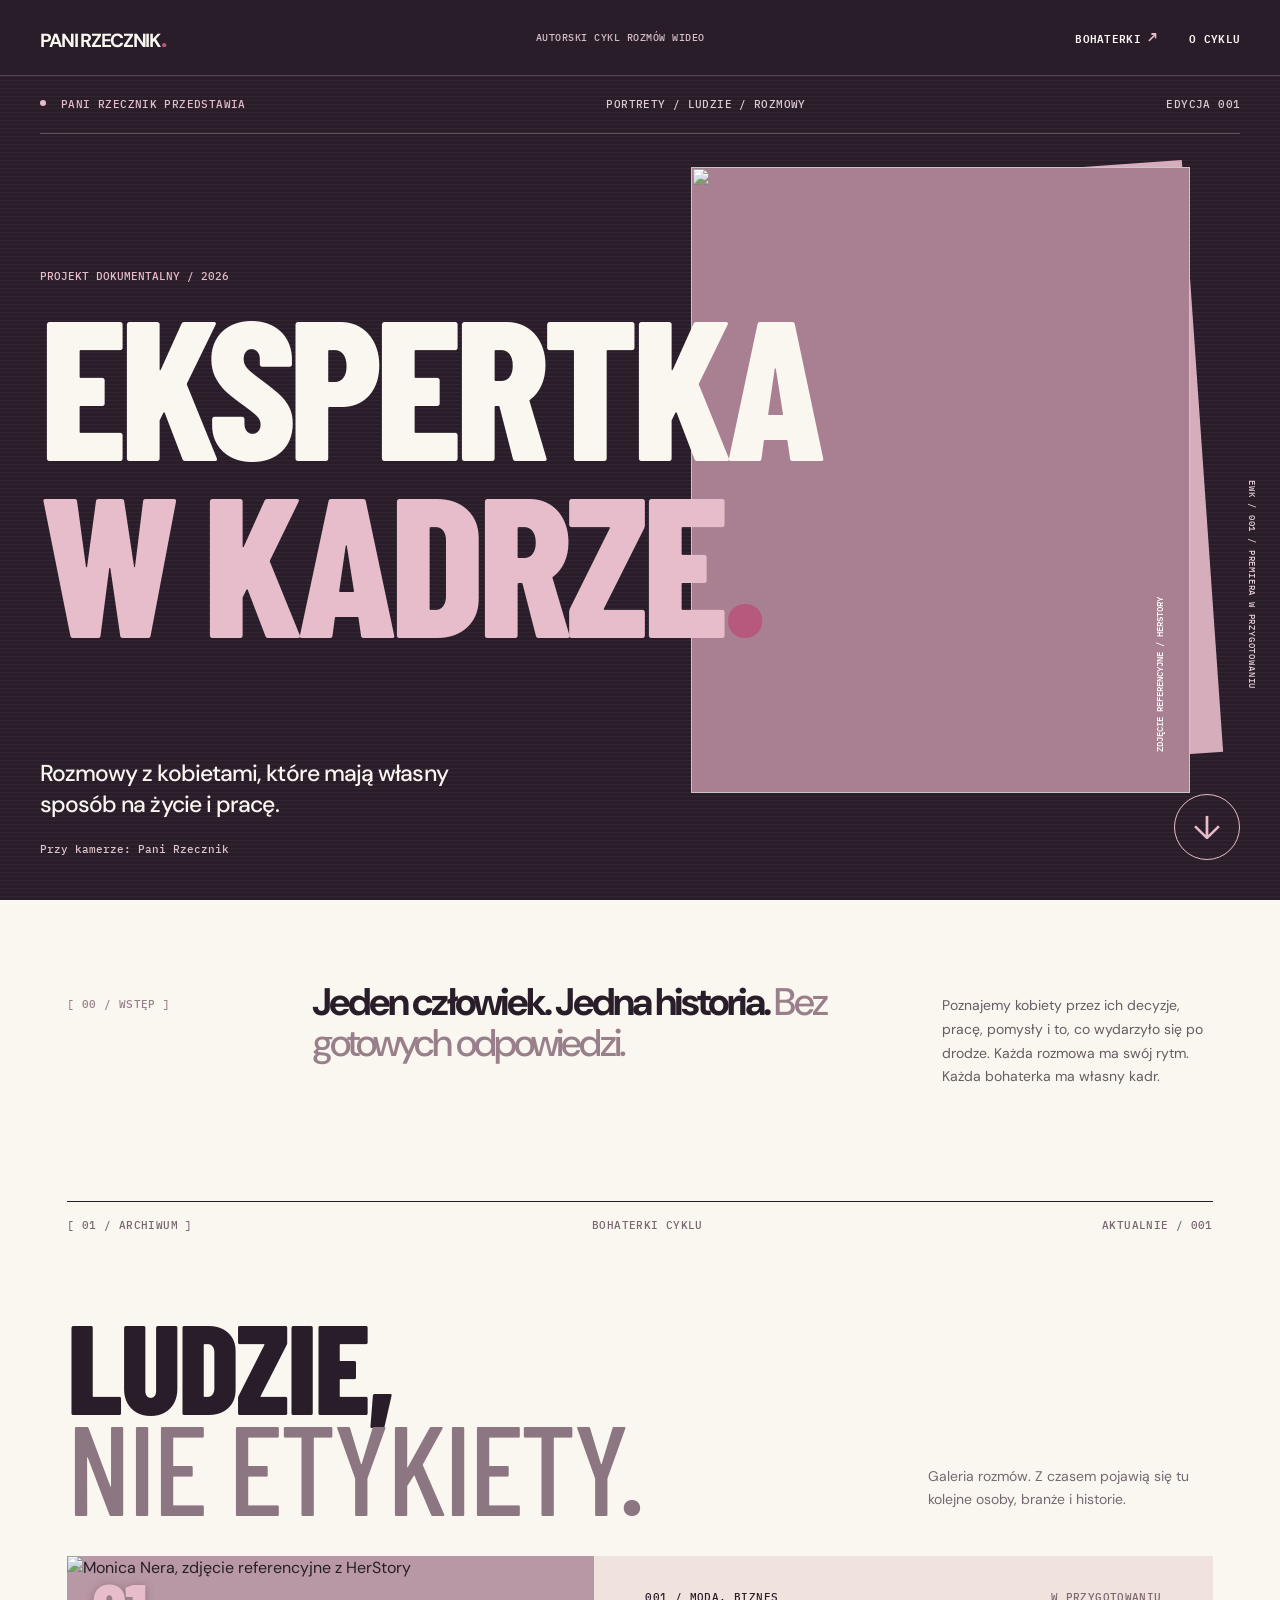
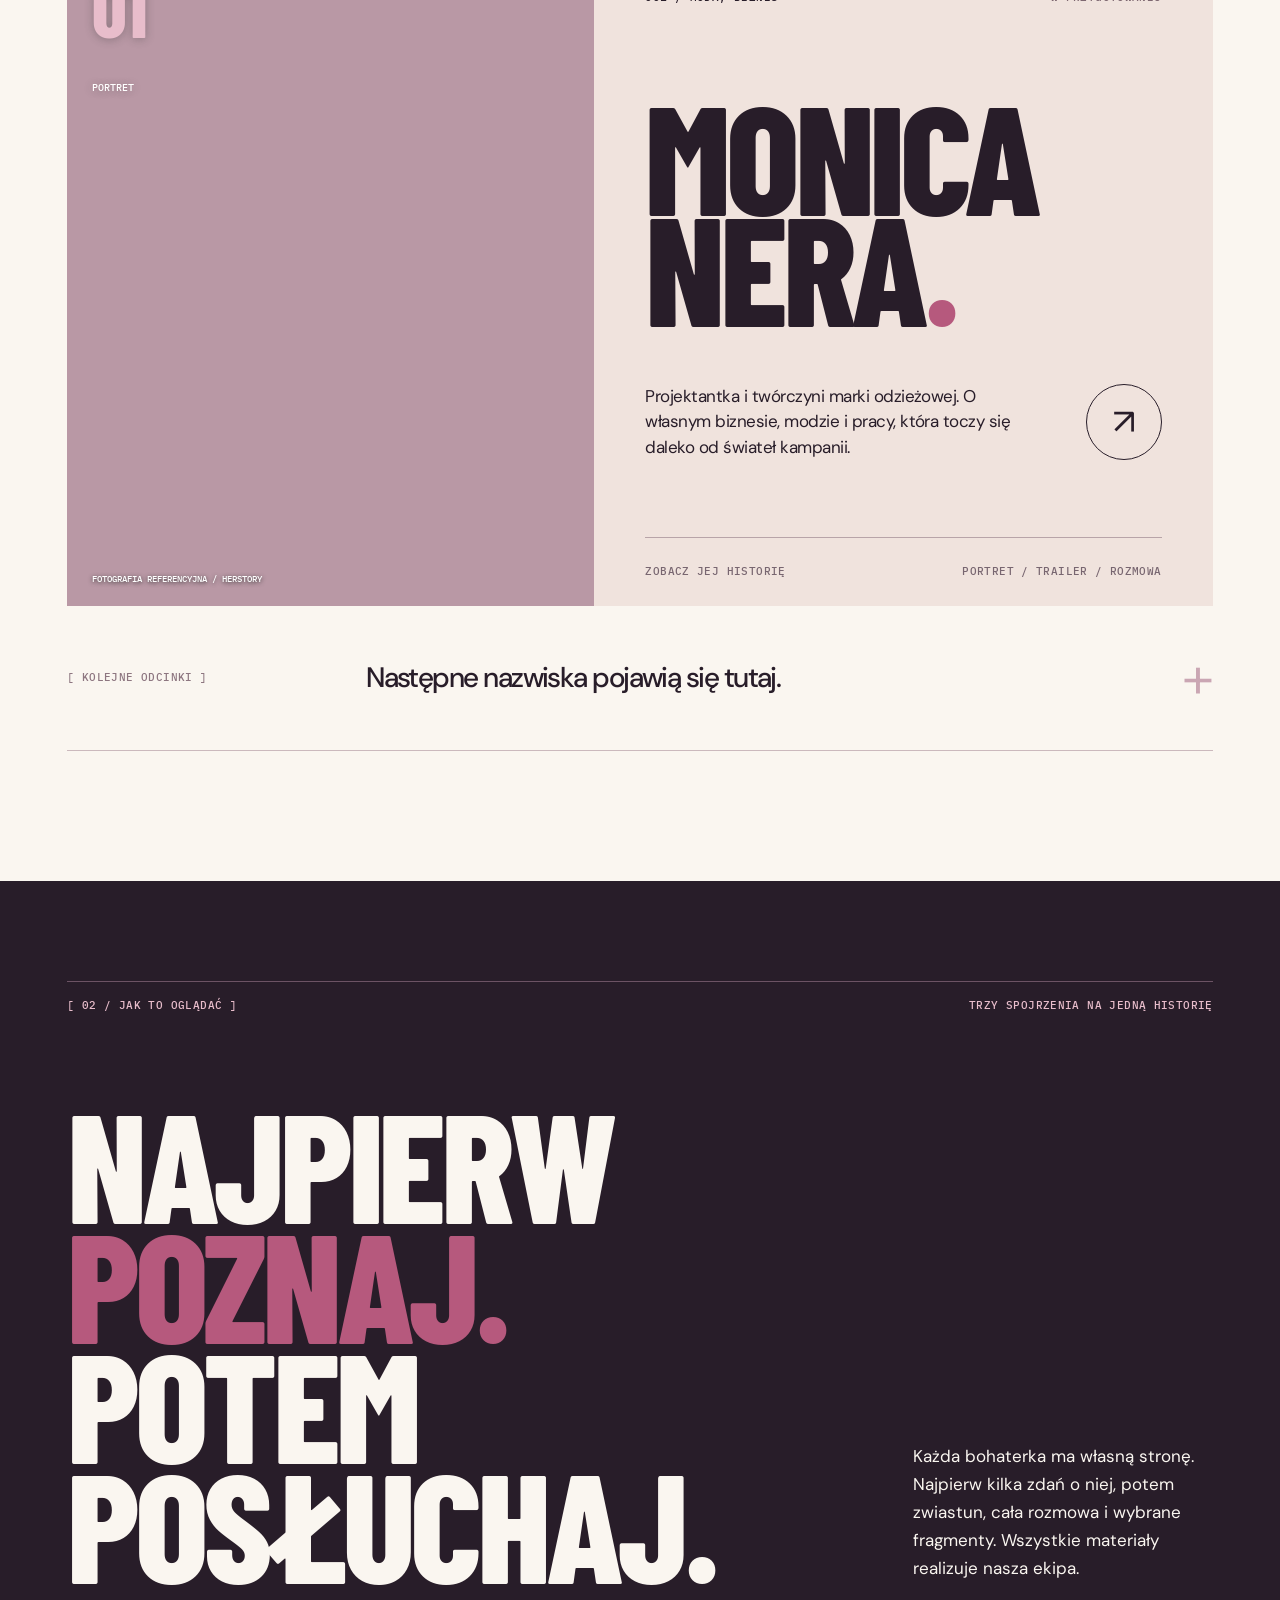
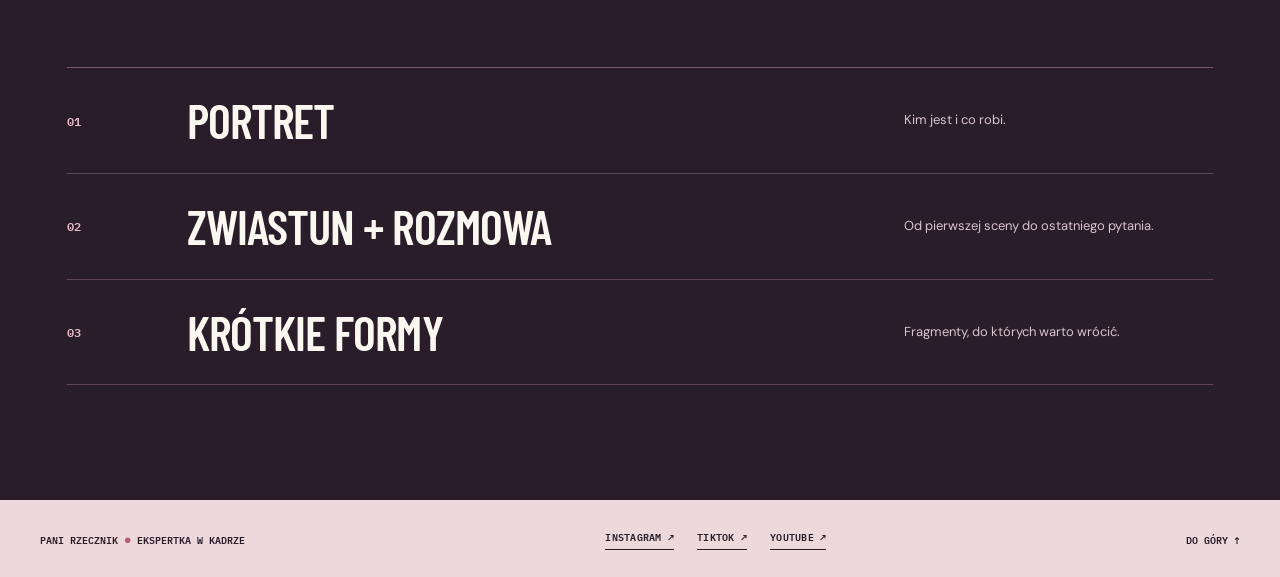
==== commit fa973a88: "Connect Pani Rzecznik brand and social links on gallery pages" ====
--- a/ekspertka-w-kadrze/index.html
+++ b/ekspertka-w-kadrze/index.html
@@ -14,7 +14,7 @@
 <body class="home-page">
   <a class="skip-link" href="#archiwum">Przejdź do galerii</a>
   <header class="site-header" id="top">
-    <a class="site-logo" href="./" aria-label="Pani Rzecznik, początek strony">PANI<span>RZECZNIK</span><b>.</b></a>
+    <a class="site-logo" href="https://panirzecznik.pl/" target="_blank" rel="noopener noreferrer" aria-label="Pani Rzecznik, strona główna, otwiera się w nowej karcie">PANI<span>RZECZNIK</span><b>.</b></a>
     <span class="site-header__middle">AUTORSKI CYKL ROZMÓW WIDEO</span>
     <nav class="site-nav" aria-label="Nawigacja"><a href="#archiwum">BOHATERKI <span>↗</span></a><a href="#idea">O CYKLU</a></nav>
   </header>
@@ -51,6 +51,14 @@
       <div class="format-list"><div><b>01</b><span>PORTRET</span><p>Kim jest i co robi.</p></div><div><b>02</b><span>ZWIASTUN + ROZMOWA</span><p>Od pierwszej sceny do ostatniego pytania.</p></div><div><b>03</b><span>KRÓTKIE FORMY</span><p>Fragmenty, do których warto wrócić.</p></div></div>
     </section>
   </main>
-  <footer class="site-footer"><span>PANI RZECZNIK <b>●</b> EKSPERTKA W KADRZE</span><span>CYKL WIDEO / KONCEPCJA GALERII 2026</span><a href="#top">DO GÓRY ↑</a></footer>
+  <footer class="site-footer">
+    <span><a href="https://panirzecznik.pl/" target="_blank" rel="noopener noreferrer">PANI RZECZNIK</a> <b>●</b> EKSPERTKA W KADRZE</span>
+    <nav class="site-socials" aria-label="Media społecznościowe Pani Rzecznik">
+      <a href="https://www.instagram.com/panirzecznik/" target="_blank" rel="noopener noreferrer">INSTAGRAM ↗</a>
+      <a href="https://www.tiktok.com/@panirzecznik" target="_blank" rel="noopener noreferrer">TIKTOK ↗</a>
+      <a href="https://www.youtube.com/@PaniRzecznik" target="_blank" rel="noopener noreferrer">YOUTUBE ↗</a>
+    </nav>
+    <a href="#top">DO GÓRY ↑</a>
+  </footer>
 </body>
 </html>
--- a/ekspertka-w-kadrze/styles.css
+++ b/ekspertka-w-kadrze/styles.css
@@ -96,9 +96,12 @@
 .format-list b{font:600 12px var(--mono);color:var(--rose)}
 .format-list span{font:600 clamp(27px,3.8vw,55px)/1 var(--display);letter-spacing:-.02em}
 .format-list p{font:400 13px/1.6 var(--body);color:#dac4cd;margin:0}
-.site-footer{background:#edd9dc;color:var(--ink);display:flex;justify-content:space-between;align-items:center;gap:25px;padding:27px clamp(22px,3.1vw,60px);font:600 10px var(--mono)}
+.site-footer{background:#edd9dc;color:var(--ink);display:flex;justify-content:space-between;align-items:center;flex-wrap:wrap;gap:18px 26px;padding:27px clamp(22px,3.1vw,60px);font:600 10px var(--mono)}
 .site-footer b{color:var(--magenta);font-size:13px}
 .site-footer a{text-decoration:none;white-space:nowrap}
+.site-footer a:hover,.site-footer a:focus-visible{color:var(--magenta)}
+.site-socials{display:flex;align-items:center;flex-wrap:wrap;gap:12px 23px}
+.site-socials a{border-bottom:1px solid currentColor;padding-bottom:4px;letter-spacing:.025em}
 /* Portrait page, shared visual identity with a much quieter reading experience. */
 .person-cover{height:min(770px,calc(100svh - 76px));min-height:640px;background:var(--ink);color:var(--paper);position:relative;overflow:hidden;isolation:isolate}
 .person-cover__photo{position:absolute;top:0;left:43%;right:0;bottom:0;background:#9c788a;z-index:-1}
@@ -246,6 +249,7 @@
   .format-list p{grid-column:2;font-size:12px}
   .site-footer{display:flex;flex-wrap:wrap;font-size:9px;padding:26px 20px}
   .site-footer>span:nth-child(2){display:none}
+  .site-socials{order:3;flex-basis:100%;gap:16px 21px}
   .person-cover{height:740px;min-height:700px}
   .person-cover__photo{left:8%;top:10%;height:69%}
   .person-cover__photo:after{background:linear-gradient(0deg,var(--ink) 0%,transparent 38%),linear-gradient(90deg,var(--ink),transparent 30%)}
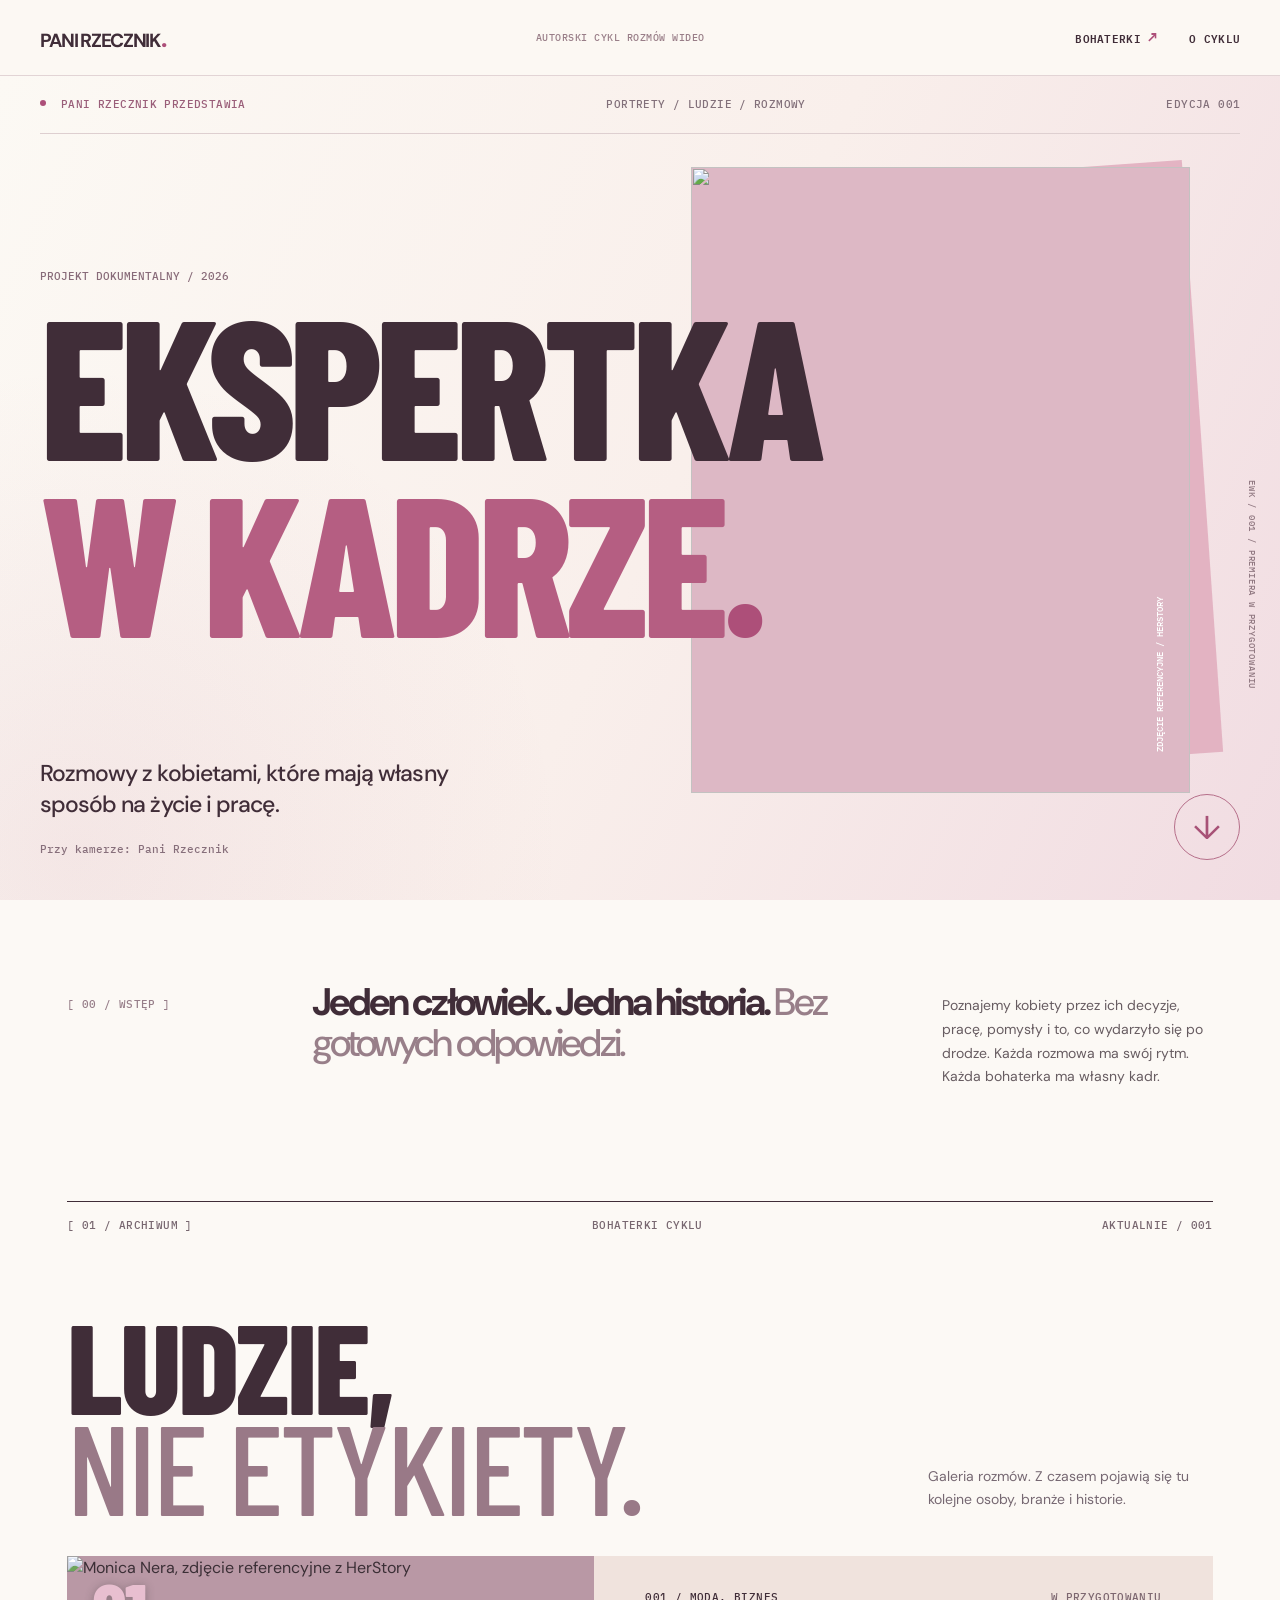
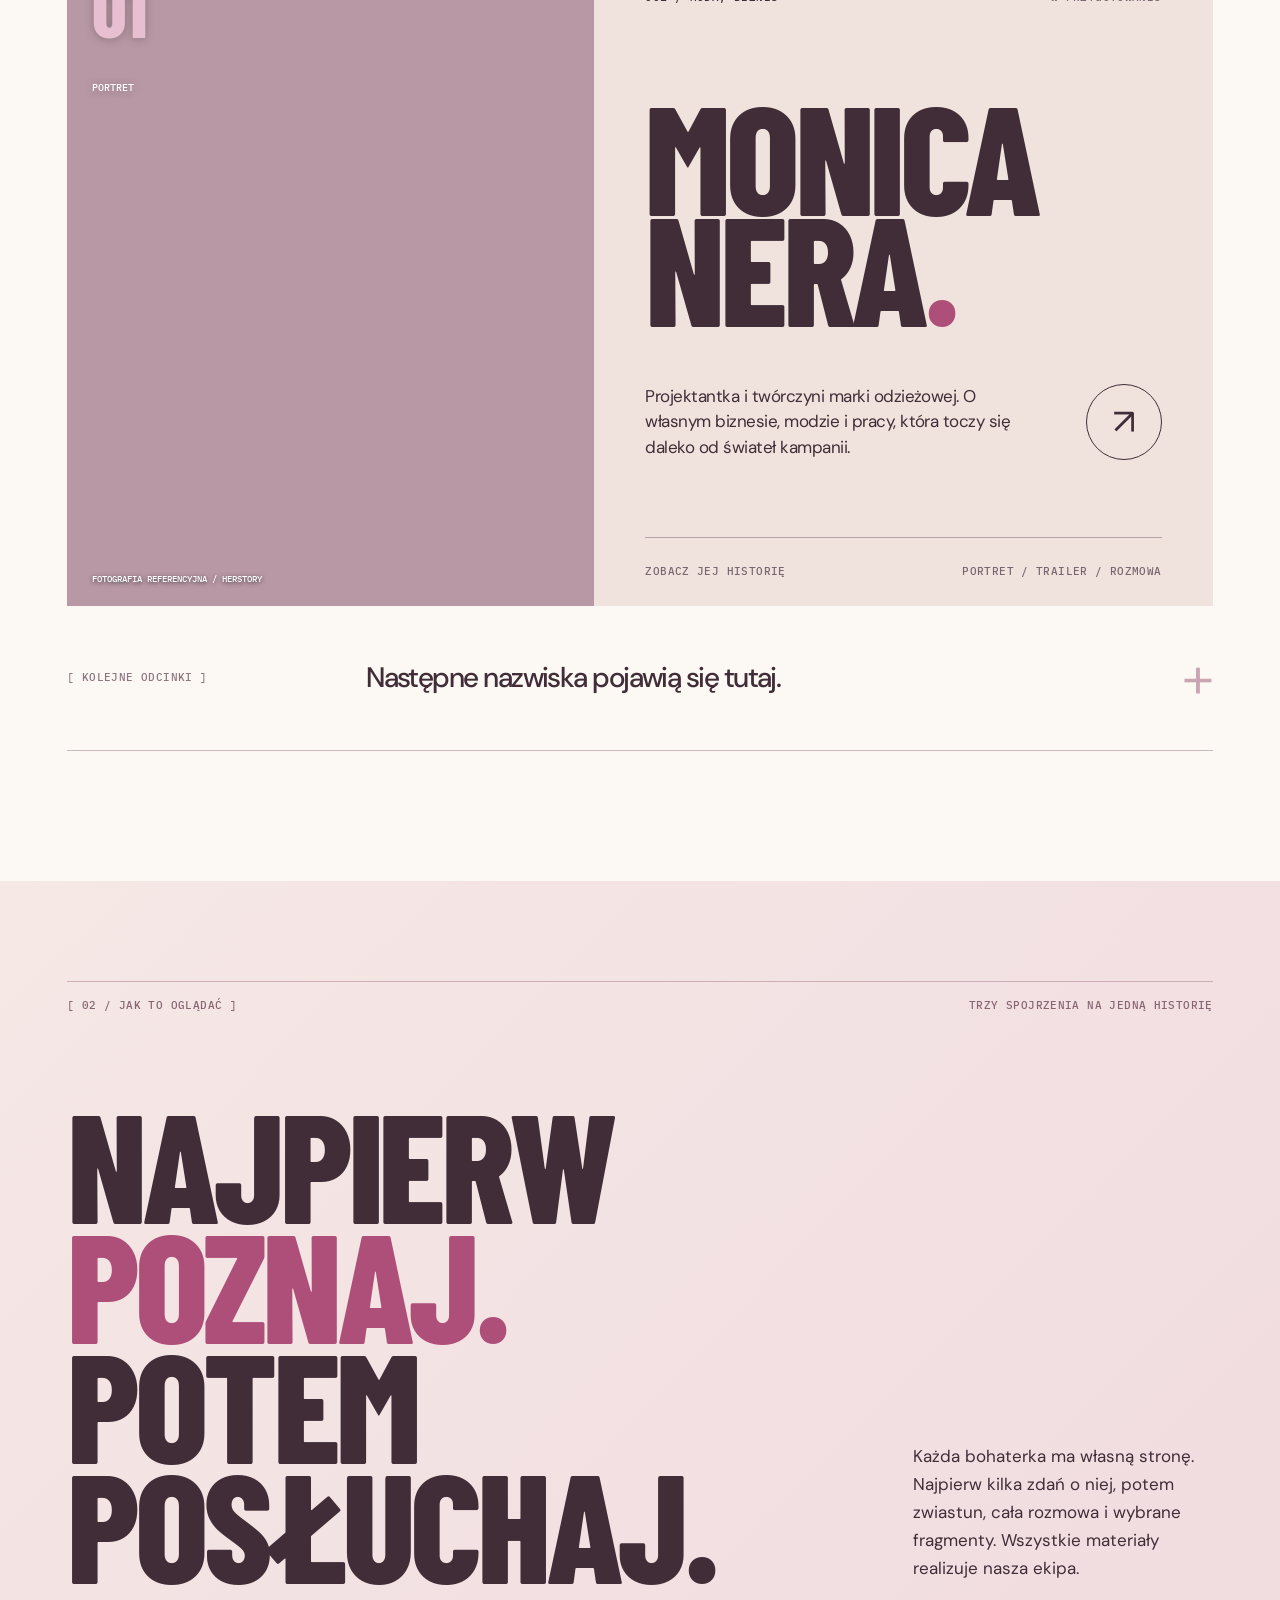
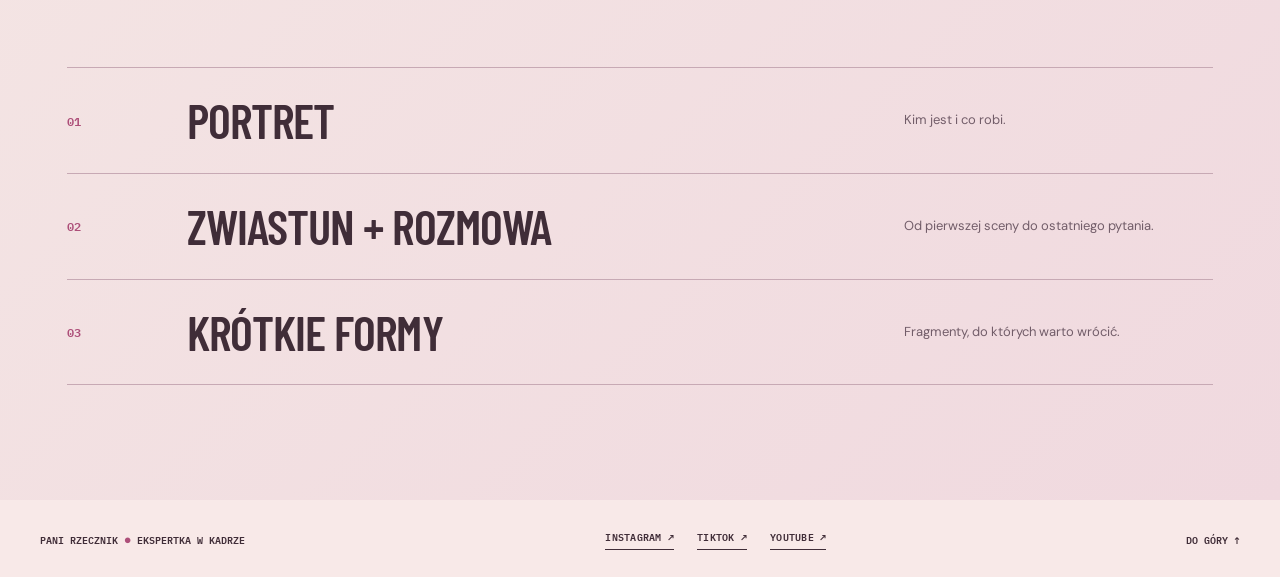
==== commit 1740f79e: "Rozjaśnij galerię i portret: kremowe tło i pudrowy róż" ====
--- a/ekspertka-w-kadrze/index.html
+++ b/ekspertka-w-kadrze/index.html
@@ -3,7 +3,7 @@
 <head>
   <meta charset="utf-8">
   <meta name="viewport" content="width=device-width, initial-scale=1">
-  <meta name="theme-color" content="#281d29">
+  <meta name="theme-color" content="#fcf8f3">
   <meta name="description" content="Ekspertka w kadrze. Filmowe portrety kobiet z różnych branż. Rozmowy Pani Rzecznik, zwiastuny, pełne wywiady i krótkie formy wideo.">
   <title>Ekspertka w kadrze | Pani Rzecznik</title>
   <link rel="preconnect" href="https://fonts.googleapis.com">
--- a/ekspertka-w-kadrze/styles.css
+++ b/ekspertka-w-kadrze/styles.css
@@ -1,10 +1,10 @@
 :root{
-  --ink:#281d29;
-  --paper:#faf6f0;
-  --cream:#f0e4dc;
-  --rose:#e8bdcb;
-  --magenta:#b6597d;
-  --mid:#8c7681;
+  --ink:#402d38;
+  --paper:#fcf9f5;
+  --cream:#f4e9e1;
+  --rose:#e8bfd0;
+  --magenta:#ad4f79;
+  --mid:#997987;
   --display:"Barlow Condensed","Arial Narrow",Impact,sans-serif;
   --body:"DM Sans",Arial,sans-serif;
   --mono:"IBM Plex Mono",monospace;
@@ -22,36 +22,36 @@
 .meta{font:500 11px/1.4 var(--mono);letter-spacing:.035em;text-transform:uppercase}
 .magenta-dot{color:var(--magenta)}
 .paper-shell{padding-inline:clamp(22px,5.25vw,110px)}
-.site-header{height:76px;background:var(--ink);color:var(--paper);display:flex;align-items:center;justify-content:space-between;gap:28px;border-bottom:1px solid #5a4356;padding-inline:clamp(22px,3.1vw,60px);position:relative;z-index:12}
+.site-header{height:76px;background:#fcf8f3;color:var(--ink);display:flex;align-items:center;justify-content:space-between;gap:28px;border-bottom:1px solid #e2d4d5;padding-inline:clamp(22px,3.1vw,60px);position:relative;z-index:12}
 .site-logo{font:700 19px/1 var(--body);text-decoration:none;letter-spacing:-.07em;white-space:nowrap}
 .site-logo span{font-weight:700;margin-left:3px}
 .site-logo b{color:var(--magenta);font-size:26px;margin-left:1px}
-.site-header__middle{font:500 10px var(--mono);color:#d7bec9;letter-spacing:.05em}
+.site-header__middle{font:500 10px var(--mono);color:#997e88;letter-spacing:.05em}
 .site-nav{display:flex;align-items:center;gap:32px}
 .site-nav a{font:600 11px var(--mono);white-space:nowrap;text-decoration:none;letter-spacing:.025em}
-.site-nav a:hover{color:var(--rose)}
-.site-nav span{color:var(--rose);font-size:15px}
-.cover{min-height:min(900px,calc(100svh - 76px));height:760px;background:var(--ink);color:var(--paper);position:relative;overflow:hidden;isolation:isolate}
-.cover:after{content:"";position:absolute;inset:0;z-index:-1;opacity:.12;background-image:repeating-linear-gradient(0deg,transparent 0,transparent 3px,#d0a8b8 4px);pointer-events:none}
-.cover__top{position:relative;z-index:4;display:flex;justify-content:space-between;gap:25px;border-bottom:1px solid rgba(255,240,245,.25);margin:0 clamp(22px,3.1vw,60px);padding:21px 0;color:#ddcbd2}
-.cover__top span:first-child{color:var(--rose)}
-.live-dot{width:6px;height:6px;border-radius:50%;display:inline-block;background:var(--rose);margin-right:8px;vertical-align:2px}
-.cover__accent{position:absolute;z-index:-1;top:12%;right:6%;width:35%;height:72%;background:var(--rose);transform:rotate(-4deg);opacity:.9}
-.cover__portrait{position:absolute;right:7%;top:11%;width:39%;height:76%;overflow:hidden;background:#a88091;z-index:0}
-.cover__portrait img{width:100%;height:100%;object-fit:cover;object-position:center 23%;filter:grayscale(.28) sepia(.08) saturate(.75) contrast(1.04)}
+.site-nav a:hover{color:var(--magenta)}
+.site-nav span{color:var(--magenta);font-size:15px}
+.cover{min-height:min(900px,calc(100svh - 76px));height:760px;background:linear-gradient(115deg,#fcf9f4 0%,#f9efeb 52%,#f1dce2 100%);color:var(--ink);position:relative;overflow:hidden;isolation:isolate}
+.cover:after{content:"";position:absolute;inset:0;z-index:-1;background:radial-gradient(circle at 6% 94%,rgba(178,91,126,.09),transparent 34%);pointer-events:none}
+.cover__top{position:relative;z-index:4;display:flex;justify-content:space-between;gap:25px;border-bottom:1px solid #decfd0;margin:0 clamp(22px,3.1vw,60px);padding:21px 0;color:#82707a}
+.cover__top span:first-child{color:#9a5e79}
+.live-dot{width:6px;height:6px;border-radius:50%;display:inline-block;background:var(--magenta);margin-right:8px;vertical-align:2px}
+.cover__accent{position:absolute;z-index:-1;top:12%;right:6%;width:35%;height:72%;background:#e2afbf;transform:rotate(-4deg);opacity:.9}
+.cover__portrait{position:absolute;right:7%;top:11%;width:39%;height:76%;overflow:hidden;background:#ddb8c5;z-index:0}
+.cover__portrait img{width:100%;height:100%;object-fit:cover;object-position:center 23%;filter:grayscale(.08) sepia(.03) saturate(.9) contrast(1.02)}
 .cover__type{position:relative;z-index:2;padding-left:clamp(22px,3.1vw,60px);margin-top:clamp(108px,15vh,150px);pointer-events:none}
-.cover__tiny{font:500 11px var(--mono);color:var(--rose);display:block;margin-bottom:30px}
+.cover__tiny{font:500 11px var(--mono);color:#886b79;display:block;margin-bottom:30px}
 .cover__type h1{font:800 clamp(110px,15.4vw,278px)/.7 var(--display);letter-spacing:-.036em;margin:0;text-transform:uppercase;white-space:nowrap}
-.cover__type h1>span{display:inline-block;margin-top:clamp(22px,3vw,50px);color:var(--rose)}
+.cover__type h1>span{display:inline-block;margin-top:clamp(22px,3vw,50px);color:#b55e82}
 .cover__period{color:var(--magenta)}
 .cover__bottom{position:absolute;z-index:3;bottom:40px;left:clamp(22px,3.1vw,60px);right:clamp(22px,3.1vw,60px);display:flex;align-items:flex-end;justify-content:space-between;gap:30px}
 .cover__intro{max-width:420px}
 .cover__intro p{font:500 clamp(17px,2vw,23px)/1.35 var(--body);letter-spacing:-.04em;margin:0 0 16px}
-.cover__intro span{font:500 11px var(--mono);color:#ddc3cb}
-.round-link{width:66px;height:66px;border:1px solid var(--rose);border-radius:50%;display:grid;place-items:center;text-decoration:none;font:400 33px var(--body);color:var(--rose);transition:background .2s,color .2s}
-.round-link:hover{background:var(--rose);color:var(--ink)}
+.cover__intro span{font:500 11px var(--mono);color:#876f7b}
+.round-link{width:66px;height:66px;border:1px solid #b66f8a;border-radius:50%;display:grid;place-items:center;text-decoration:none;font:400 33px var(--body);color:#a75176;transition:background .2s,color .2s}
+.round-link:hover{background:var(--magenta);color:var(--paper)}
 .cover__image-credit{position:absolute;right:9%;bottom:18%;font:500 9px var(--mono);color:white;transform:rotate(-90deg) translateX(100%);transform-origin:right bottom}
-.cover__side-id{position:absolute;top:49%;right:1.7%;writing-mode:vertical-rl;font:500 9px var(--mono);letter-spacing:.09em;color:#e3cbd4}
+.cover__side-id{position:absolute;top:49%;right:1.7%;writing-mode:vertical-rl;font:500 9px var(--mono);letter-spacing:.09em;color:#927a83}
 .opening-statement{display:grid;grid-template-columns:1fr 3fr 1.4fr;gap:clamp(20px,4vw,70px);align-items:start;padding-top:82px;padding-bottom:112px}
 .statement-index{color:#977e89;padding-top:15px;white-space:nowrap}
 .opening-statement>p{font:700 clamp(27px,3vw,52px)/1.08 var(--body);letter-spacing:-.075em;max-width:690px;margin:0}
@@ -85,37 +85,37 @@
 .archive__continuation .meta{color:#8d7680}
 .archive__continuation p{font:500 clamp(19px,2.2vw,31px) var(--body);letter-spacing:-.055em;margin:0}
 .archive__plus{font:300 60px var(--body);color:#caa6b3;text-align:right}
-.idea{padding:100px clamp(22px,5.25vw,110px) 115px;background:var(--ink);color:var(--paper)}
-.idea__header{display:flex;justify-content:space-between;gap:18px;border-top:1px solid #6c5364;padding-top:16px;color:var(--rose)}
+.idea{padding:100px clamp(22px,5.25vw,110px) 115px;background:linear-gradient(135deg,#f5e8e5 0%,#f0d9df 100%);color:var(--ink)}
+.idea__header{display:flex;justify-content:space-between;gap:18px;border-top:1px solid #cbaeb7;padding-top:16px;color:#886573}
 .idea__intro{display:grid;grid-template-columns:1.7fr .65fr;gap:60px;align-items:end;padding-block:90px 85px}
 .idea h2{font:800 clamp(90px,12vw,200px)/.78 var(--display);letter-spacing:-.035em;margin:0}
 .idea h2 span{color:var(--magenta)}
 .idea__intro p{font-size:17px;line-height:1.65;max-width:360px;margin:0}
-.format-list{border-top:1px solid #765c6c}
-.format-list>div{display:grid;grid-template-columns:100px 1fr minmax(180px,27%);gap:20px;align-items:center;border-bottom:1px solid #5e4656;padding:28px 0}
-.format-list b{font:600 12px var(--mono);color:var(--rose)}
+.format-list{border-top:1px solid #c7a9b4}
+.format-list>div{display:grid;grid-template-columns:100px 1fr minmax(180px,27%);gap:20px;align-items:center;border-bottom:1px solid #c7a9b4;padding:28px 0}
+.format-list b{font:600 12px var(--mono);color:var(--magenta)}
 .format-list span{font:600 clamp(27px,3.8vw,55px)/1 var(--display);letter-spacing:-.02em}
-.format-list p{font:400 13px/1.6 var(--body);color:#dac4cd;margin:0}
-.site-footer{background:#edd9dc;color:var(--ink);display:flex;justify-content:space-between;align-items:center;flex-wrap:wrap;gap:18px 26px;padding:27px clamp(22px,3.1vw,60px);font:600 10px var(--mono)}
+.format-list p{font:400 13px/1.6 var(--body);color:#725d69;margin:0}
+.site-footer{background:#f8e9e8;color:var(--ink);display:flex;justify-content:space-between;align-items:center;flex-wrap:wrap;gap:18px 26px;padding:27px clamp(22px,3.1vw,60px);font:600 10px var(--mono)}
 .site-footer b{color:var(--magenta);font-size:13px}
 .site-footer a{text-decoration:none;white-space:nowrap}
 .site-footer a:hover,.site-footer a:focus-visible{color:var(--magenta)}
 .site-socials{display:flex;align-items:center;flex-wrap:wrap;gap:12px 23px}
 .site-socials a{border-bottom:1px solid currentColor;padding-bottom:4px;letter-spacing:.025em}
 /* Portrait page, shared visual identity with a much quieter reading experience. */
-.person-cover{height:min(770px,calc(100svh - 76px));min-height:640px;background:var(--ink);color:var(--paper);position:relative;overflow:hidden;isolation:isolate}
-.person-cover__photo{position:absolute;top:0;left:43%;right:0;bottom:0;background:#9c788a;z-index:-1}
-.person-cover__photo:after{content:"";position:absolute;inset:0;background:linear-gradient(90deg,var(--ink) 0%,transparent 43%),linear-gradient(0deg,rgba(0,0,0,.46),transparent 36%)}
-.person-cover__photo img{width:100%;height:100%;object-fit:cover;object-position:center 24%;filter:grayscale(.23) sepia(.08) saturate(.82) contrast(1.04)}
-.person-cover__header{display:flex;justify-content:space-between;gap:25px;padding:25px clamp(22px,3.1vw,60px);color:var(--rose)}
+.person-cover{height:min(770px,calc(100svh - 76px));min-height:640px;background:linear-gradient(110deg,#fbf7f1 0%,#f6e8e4 56%,#ead0d7 100%);color:var(--ink);position:relative;overflow:hidden;isolation:isolate}
+.person-cover__photo{position:absolute;top:0;left:43%;right:0;bottom:0;background:#e1c3cc;z-index:-1}
+.person-cover__photo:after{content:"";position:absolute;inset:0;background:linear-gradient(90deg,#faf3ee 0%,rgba(250,243,238,.78) 22%,rgba(250,243,238,.3) 68%,rgba(250,243,238,.08) 100%),linear-gradient(0deg,rgba(250,243,238,.78),transparent 42%)}
+.person-cover__photo img{width:100%;height:100%;object-fit:cover;object-position:center 24%;filter:grayscale(.08) sepia(.05) saturate(.86) contrast(1.02)}
+.person-cover__header{display:flex;justify-content:space-between;gap:25px;padding:25px clamp(22px,3.1vw,60px);color:#7d6673}
 .person-cover__title{position:absolute;left:clamp(22px,4.4vw,85px);right:clamp(22px,4.4vw,85px);bottom:82px}
-.person-cover__title>p{font:500 12px var(--mono);color:var(--rose);margin:0 0 20px}
+.person-cover__title>p{font:500 12px var(--mono);color:#8c657a;margin:0 0 20px}
 .person-cover__title h1{font:800 clamp(150px,19vw,330px)/.69 var(--display);letter-spacing:-.04em;margin:0}
-.person-cover__title h1>span{color:var(--rose)}
-.person-cover__under{display:flex;justify-content:space-between;gap:25px;border-top:1px solid #d5b9c5;padding-top:20px;margin-top:48px;font:500 11px var(--mono)}
+.person-cover__title h1>span{color:#ae5279}
+.person-cover__under{display:flex;justify-content:space-between;gap:25px;border-top:1px solid #bfa3ae;padding-top:20px;margin-top:48px;font:500 11px var(--mono)}
 .person-cover__under a{text-decoration:none}
-.person-cover__under a:hover{color:var(--rose)}
-.person-cover__credit{position:absolute;bottom:20px;right:clamp(22px,3.1vw,60px);font:500 9px var(--mono);color:#e3cbd2}
+.person-cover__under a:hover{color:var(--magenta)}
+.person-cover__credit{position:absolute;bottom:20px;right:clamp(22px,3.1vw,60px);font:500 9px var(--mono);color:#826976}
 .person-story{padding-top:90px;padding-bottom:130px}
 .person-story__grid{display:grid;grid-template-columns:1fr 2.2fr;gap:80px;padding-top:85px}
 .story-issue{font:800 170px/.8 var(--display);color:#d6b7bf}
@@ -124,42 +124,42 @@
 .person-story__grid>div:last-child>p{max-width:670px;font-size:19px;line-height:1.7;letter-spacing:-.02em;color:#544750}
 .person-story__links{display:flex;gap:30px;flex-wrap:wrap;padding-top:30px}
 .person-story__links a{font:600 11px var(--mono);text-decoration:none;border-bottom:2px solid var(--magenta);padding-bottom:8px}
-.screen-section{padding:105px clamp(22px,5.25vw,110px) 125px;background:var(--ink);color:var(--paper)}
+.screen-section{padding:105px clamp(22px,5.25vw,110px) 125px;background:linear-gradient(120deg,#f5e9e5,#efd8df);color:var(--ink)}
 .screen-section__head{display:grid;grid-template-columns:1fr 2fr 1fr;gap:40px;align-items:end;margin-bottom:38px}
-.screen-section__head>.meta{align-self:start;color:var(--rose)}
+.screen-section__head>.meta{align-self:start;color:#806b75}
 .screen-section h2{font:800 clamp(92px,10vw,170px)/.77 var(--display);letter-spacing:-.03em;margin:0}
-.screen-section h2 em{font-style:normal;color:var(--rose)}
-.screen-section__head p{font-size:15px;line-height:1.65;max-width:280px;color:#dec8d1;margin:0}
-.film-screen{width:100%;aspect-ratio:16/8.7;min-height:310px;position:relative;display:flex;align-items:center;justify-content:center;overflow:hidden;padding:46px;background:#382733;color:var(--paper);border:1px solid #715566}
-.film-screen:before{content:"";position:absolute;inset:3%;border:1px solid rgba(255,255,255,.15);pointer-events:none}
-.film-screen:after{content:"";width:120px;height:120px;border:1px solid var(--magenta);border-radius:50%;position:absolute;opacity:.5;transform:scale(4.2);pointer-events:none}
-.film-screen--trailer{background:radial-gradient(circle at 68% 45%,#644458,var(--ink) 65%)}
-.film-screen--interview{background:radial-gradient(circle at 28% 55%,#5a3b50,#241a27 65%)}
-.screen-corner,.screen-foot{position:absolute;left:34px;z-index:1;color:#d9c2cb}
+.screen-section h2 em{font-style:normal;color:var(--magenta)}
+.screen-section__head p{font-size:15px;line-height:1.65;max-width:280px;color:#725d69;margin:0}
+.film-screen{width:100%;aspect-ratio:16/8.7;min-height:310px;position:relative;display:flex;align-items:center;justify-content:center;overflow:hidden;padding:46px;background:linear-gradient(130deg,#f6ebe7,#e9cad5);color:var(--ink);border:1px solid #d3b2bf}
+.film-screen:before{content:"";position:absolute;inset:3%;border:1px solid rgba(106,61,82,.23);pointer-events:none}
+.film-screen:after{content:"";width:120px;height:120px;border:1px solid #c77d9c;border-radius:50%;position:absolute;opacity:.45;transform:scale(4.2);pointer-events:none}
+.film-screen--trailer{background:radial-gradient(circle at 67% 45%,#e6bacb,#f6e8e5 69%)}
+.film-screen--interview{background:radial-gradient(circle at 28% 55%,#e7c8d2,#f8efea 68%)}
+.screen-corner,.screen-foot{position:absolute;left:34px;z-index:1;color:#816b76}
 .screen-corner{top:30px}
 .screen-foot{bottom:30px}
 .screen-main{position:relative;z-index:1;font:800 clamp(66px,10vw,170px)/.84 var(--display);letter-spacing:-.035em;text-align:center}
-.screen-main i{font-style:normal;color:var(--rose)}
+.screen-main i{font-style:normal;color:var(--magenta)}
 .interview{padding-top:112px;padding-bottom:130px}
 .interview__head{display:flex;align-items:end;justify-content:space-between;gap:40px;padding-block:80px 45px}
 .interview__head p{font-size:16px;line-height:1.7;max-width:360px}
-.interview .film-screen{background-color:#44303e}
+.interview .film-screen{background:radial-gradient(circle at 20% 60%,#ead0d7,#f6ece8 70%)}
 .interview .screen-main{font-size:clamp(70px,10vw,155px)}
-.screen-subline{display:block;margin-top:20px;font:600 11px var(--mono);letter-spacing:.02em;color:var(--rose)}
-.fragments{padding:110px clamp(22px,5.25vw,110px) 120px;background:#eed9df;color:var(--ink)}
+.screen-subline{display:block;margin-top:20px;font:600 11px var(--mono);letter-spacing:.02em;color:var(--magenta)}
+.fragments{padding:110px clamp(22px,5.25vw,110px) 120px;background:#f5e7e7;color:var(--ink)}
 .fragments .section-rule{color:#6f5863}
 .fragments__head{display:flex;align-items:end;justify-content:space-between;gap:40px;padding-block:80px 50px}
 .fragments__head p{max-width:340px;line-height:1.7;margin:0}
 .fragments h2 em{color:#a66a83}
 .fragment-filmstrip{display:grid;grid-template-columns:repeat(3,minmax(0,1fr));gap:12px}
-.fragment-frame{aspect-ratio:9/13.2;background:var(--ink);color:var(--paper);position:relative;display:flex;flex-direction:column;align-items:center;justify-content:space-between;padding:23px 12px;overflow:hidden}
-.fragment-frame:nth-child(2){background:#452d3e}
-.fragment-frame:nth-child(3){background:#6d465d}
-.fragment-frame:after{content:"";position:absolute;border:1px solid #987988;inset:12px;pointer-events:none}
+.fragment-frame{aspect-ratio:9/13.2;background:#f8f0eb;color:var(--ink);position:relative;display:flex;flex-direction:column;align-items:center;justify-content:space-between;padding:23px 12px;overflow:hidden}
+.fragment-frame:nth-child(2){background:#ebd2db}
+.fragment-frame:nth-child(3){background:#e6c3d0}
+.fragment-frame:after{content:"";position:absolute;border:1px solid #c59eae;inset:12px;pointer-events:none}
 .fragment-frame>span,.fragment-frame>small{font:500 11px var(--mono);position:relative;z-index:1}
 .fragment-frame b{font:800 clamp(90px,15vw,260px)/.8 var(--display);letter-spacing:-.055em;color:var(--magenta)}
-.fragment-frame:nth-child(2) b{color:var(--rose)}
-.fragment-frame:nth-child(3) b{color:#f2d7df}
+.fragment-frame:nth-child(2) b{color:#9e456d}
+.fragment-frame:nth-child(3) b{color:#a24d73}
 .back-to-gallery{display:inline-block;margin-top:75px;font:600 12px var(--mono);padding-bottom:10px;text-decoration:none;border-bottom:2px solid var(--ink)}
 @media(max-width:1200px){
   .cover__type h1{font-size:15vw}
@@ -252,7 +252,7 @@
   .site-socials{order:3;flex-basis:100%;gap:16px 21px}
   .person-cover{height:740px;min-height:700px}
   .person-cover__photo{left:8%;top:10%;height:69%}
-  .person-cover__photo:after{background:linear-gradient(0deg,var(--ink) 0%,transparent 38%),linear-gradient(90deg,var(--ink),transparent 30%)}
+  .person-cover__photo:after{background:linear-gradient(0deg,rgba(250,243,238,.96) 0%,rgba(250,243,238,.7) 33%,transparent 77%),linear-gradient(90deg,rgba(250,243,238,.7),transparent 45%)}
   .person-cover__header{padding:20px;font-size:9px}
   .person-cover__header span:nth-child(2){display:none}
   .person-cover__title{left:20px;right:20px;bottom:62px}
